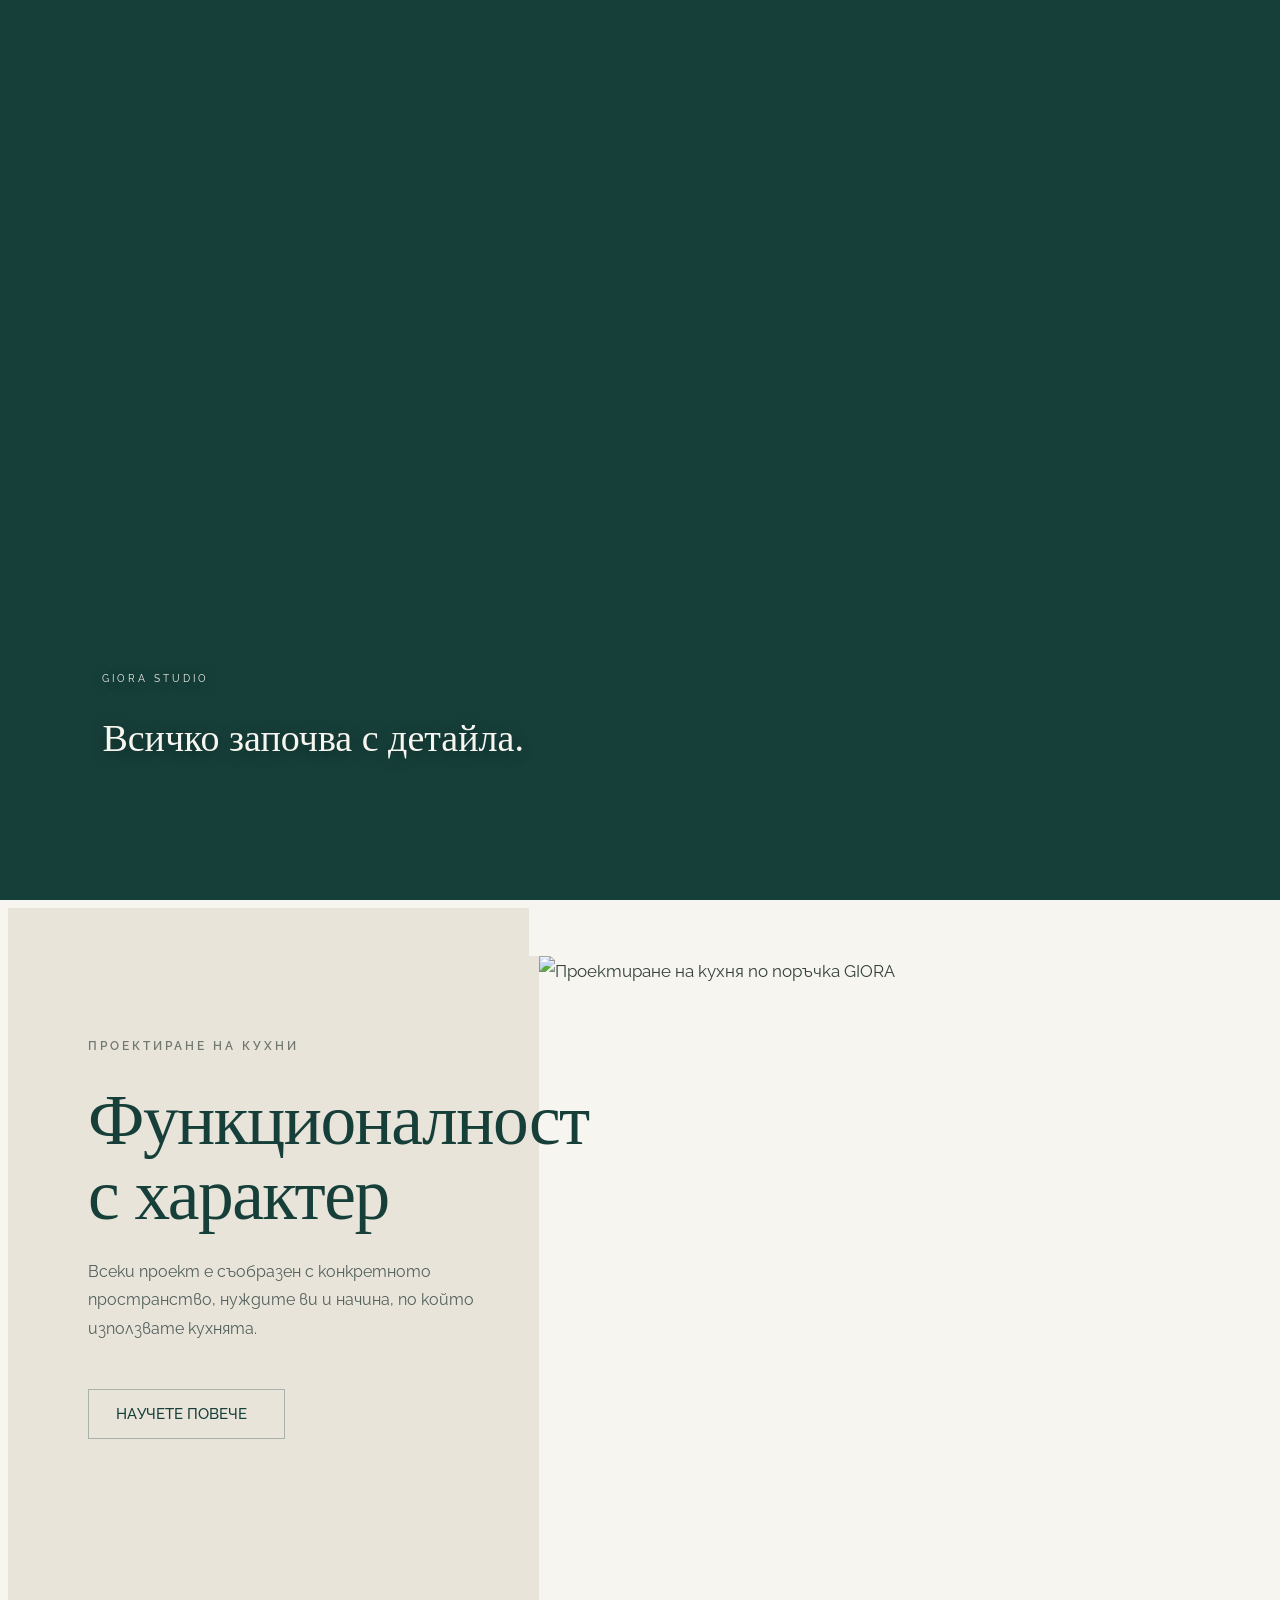
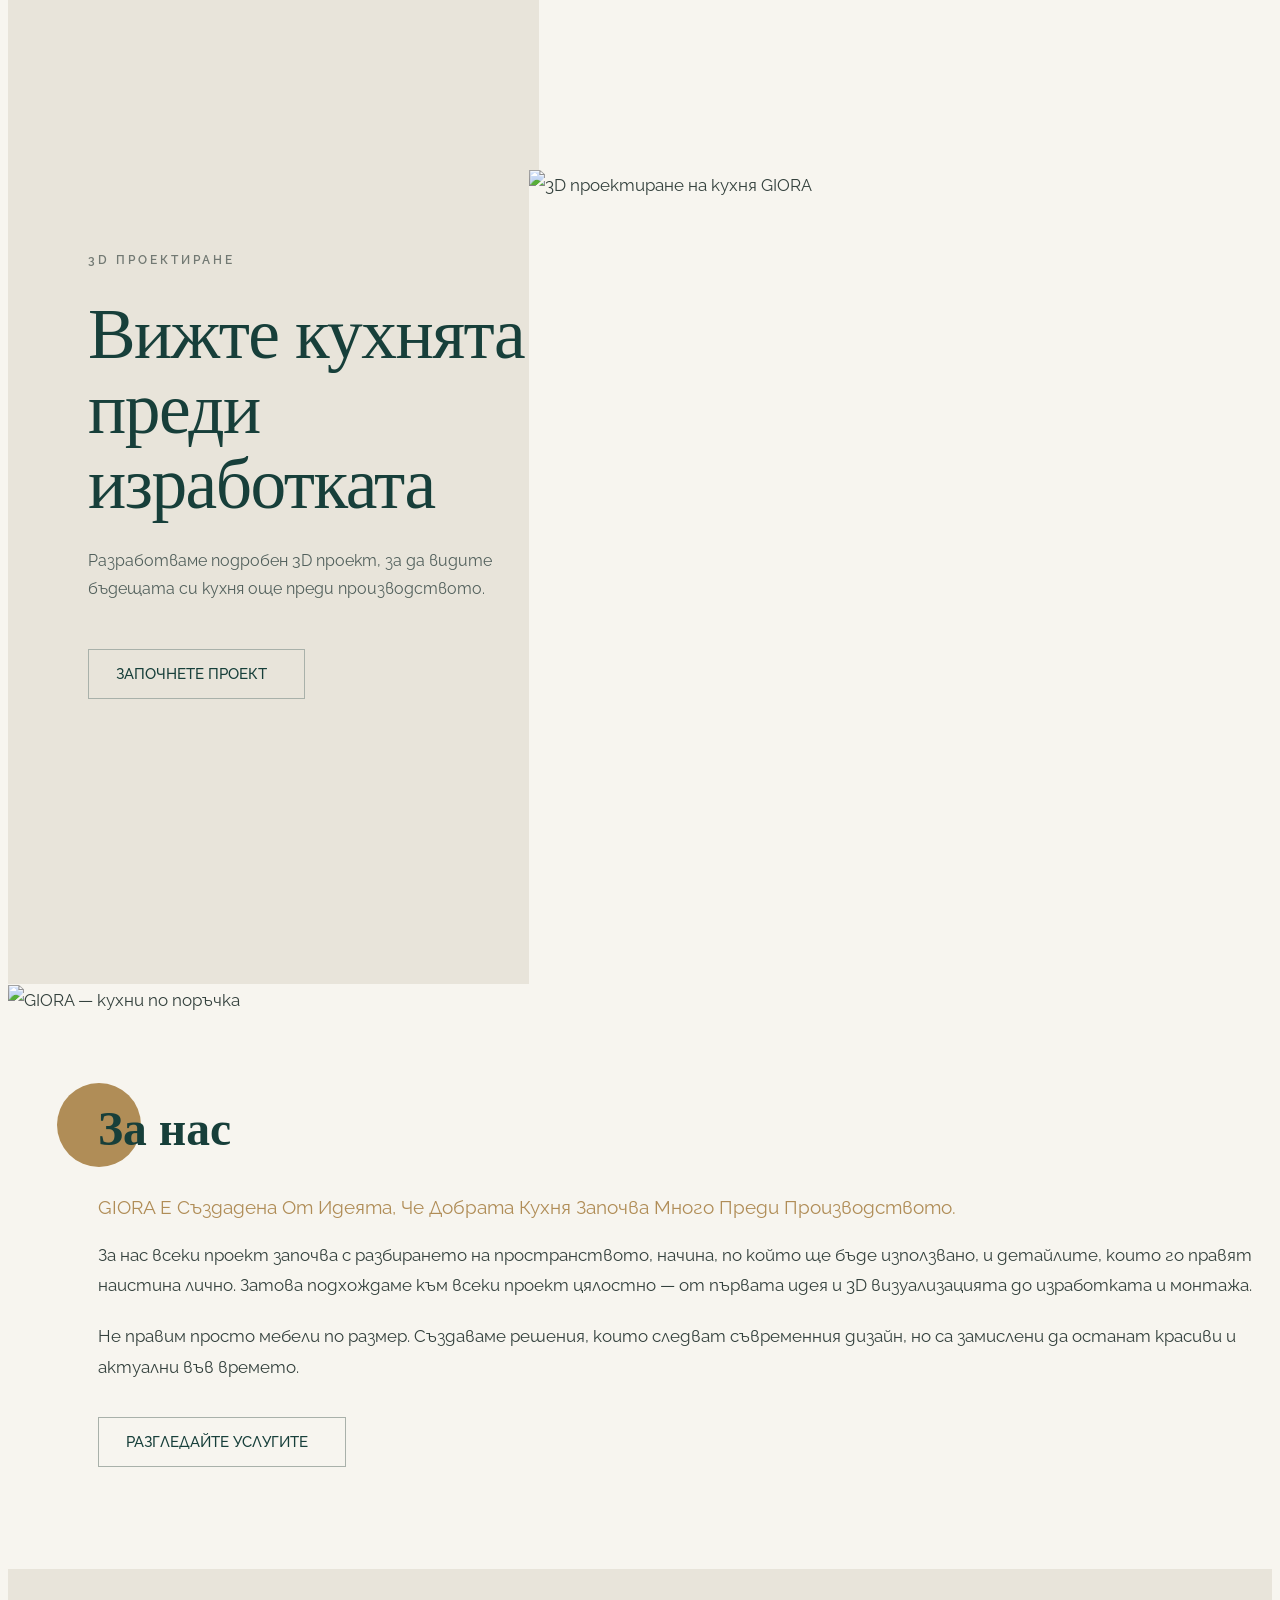
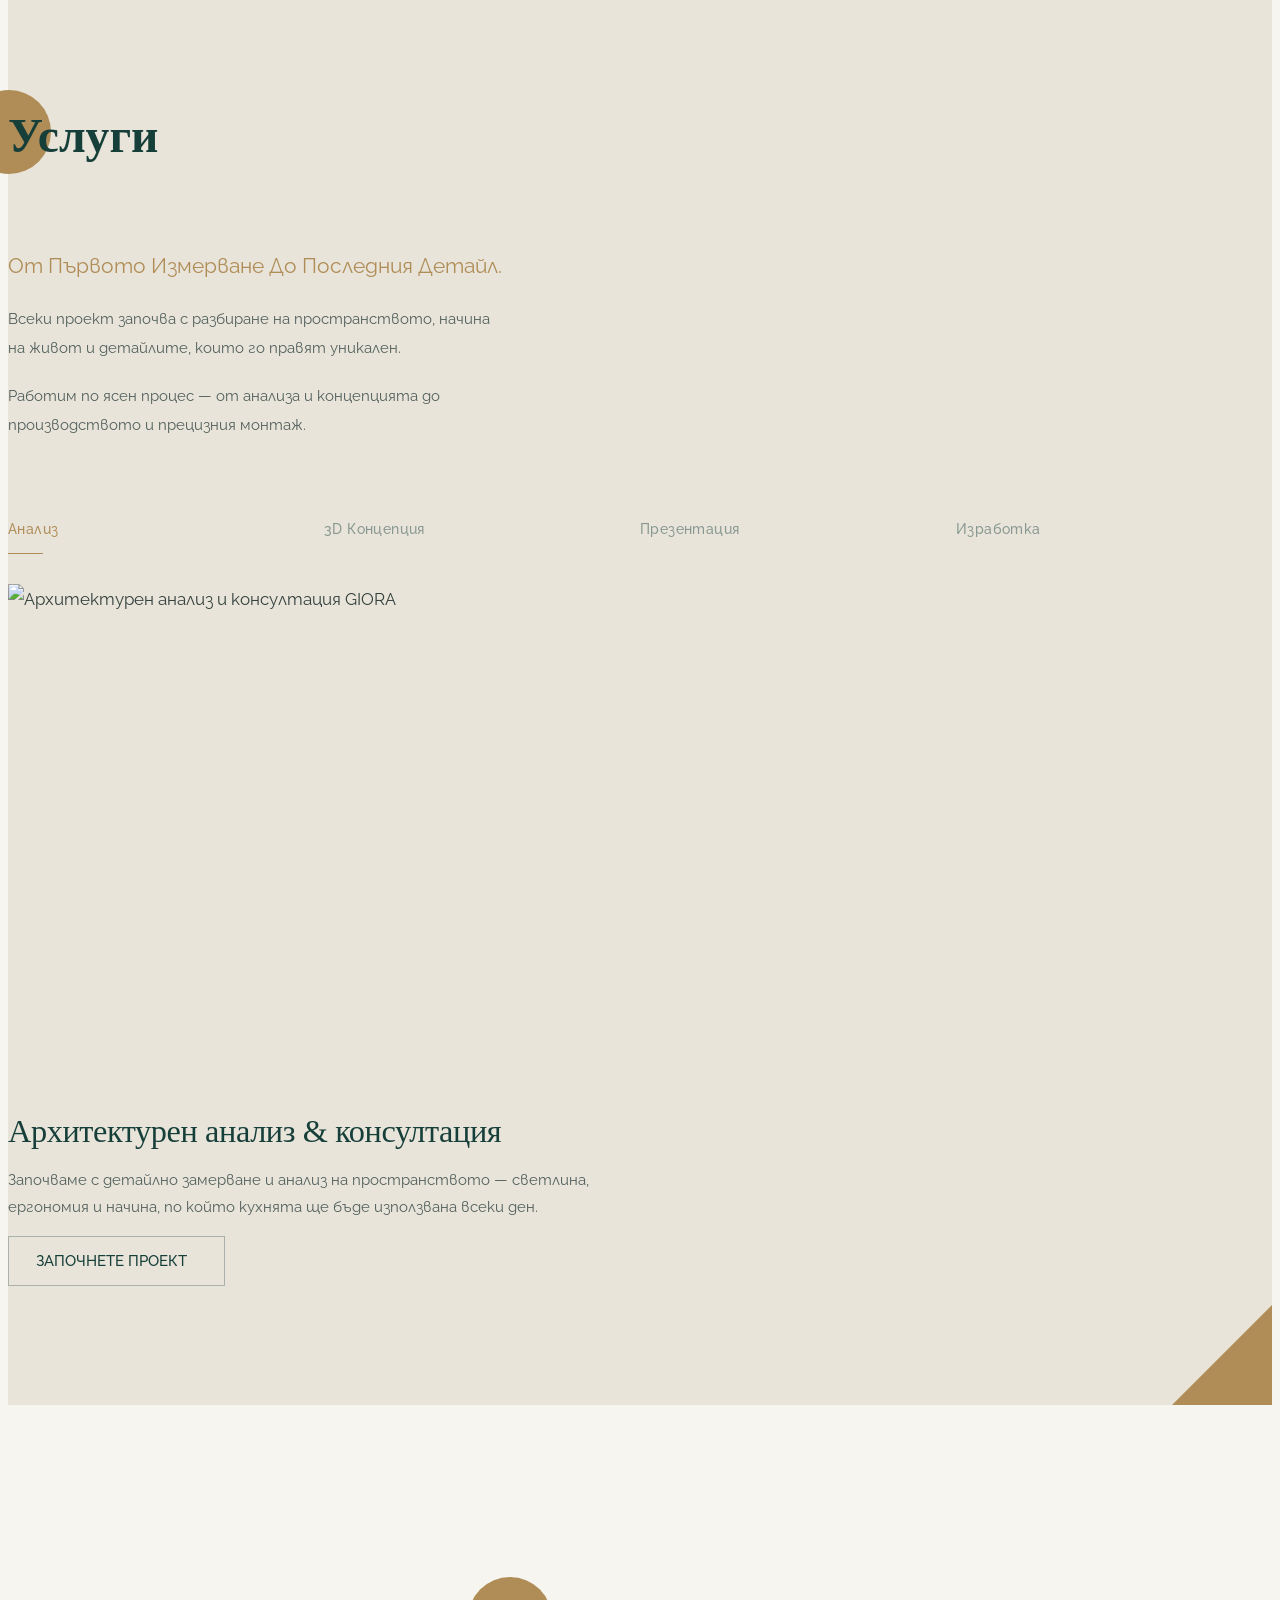
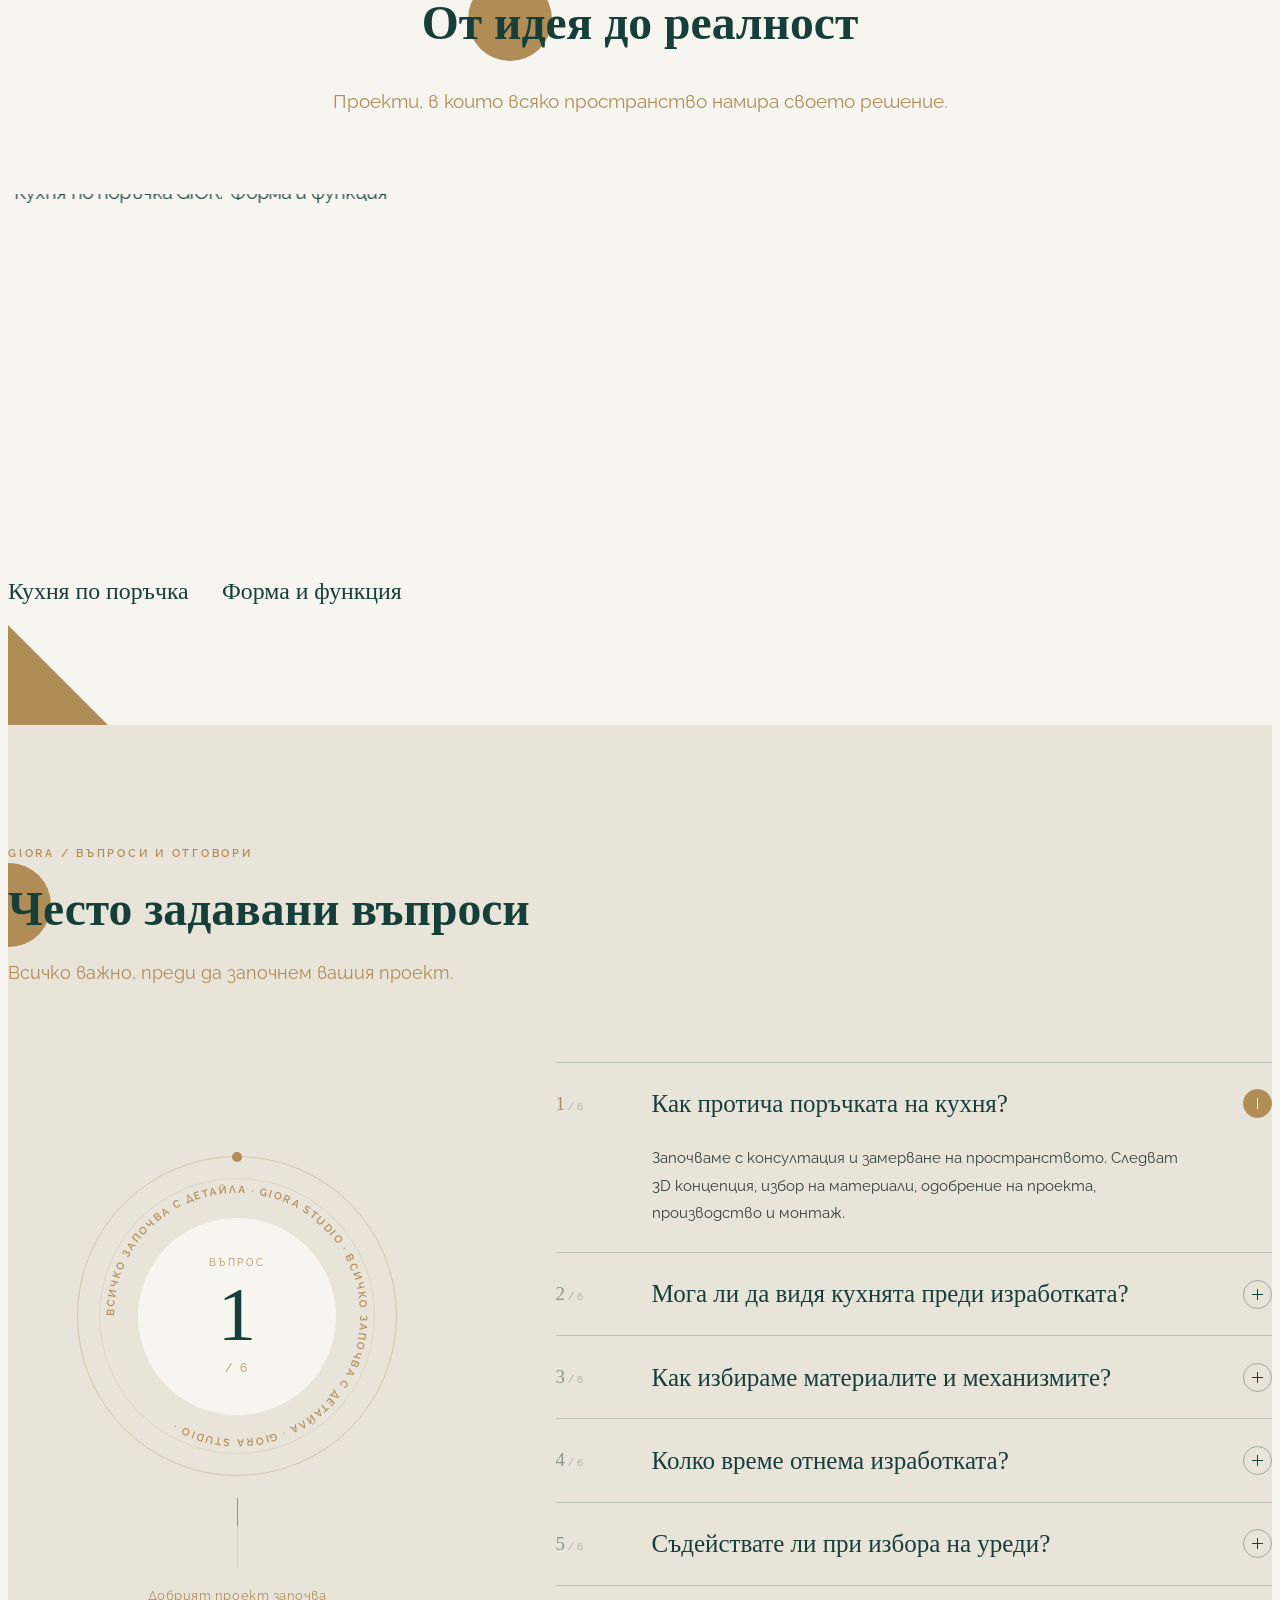
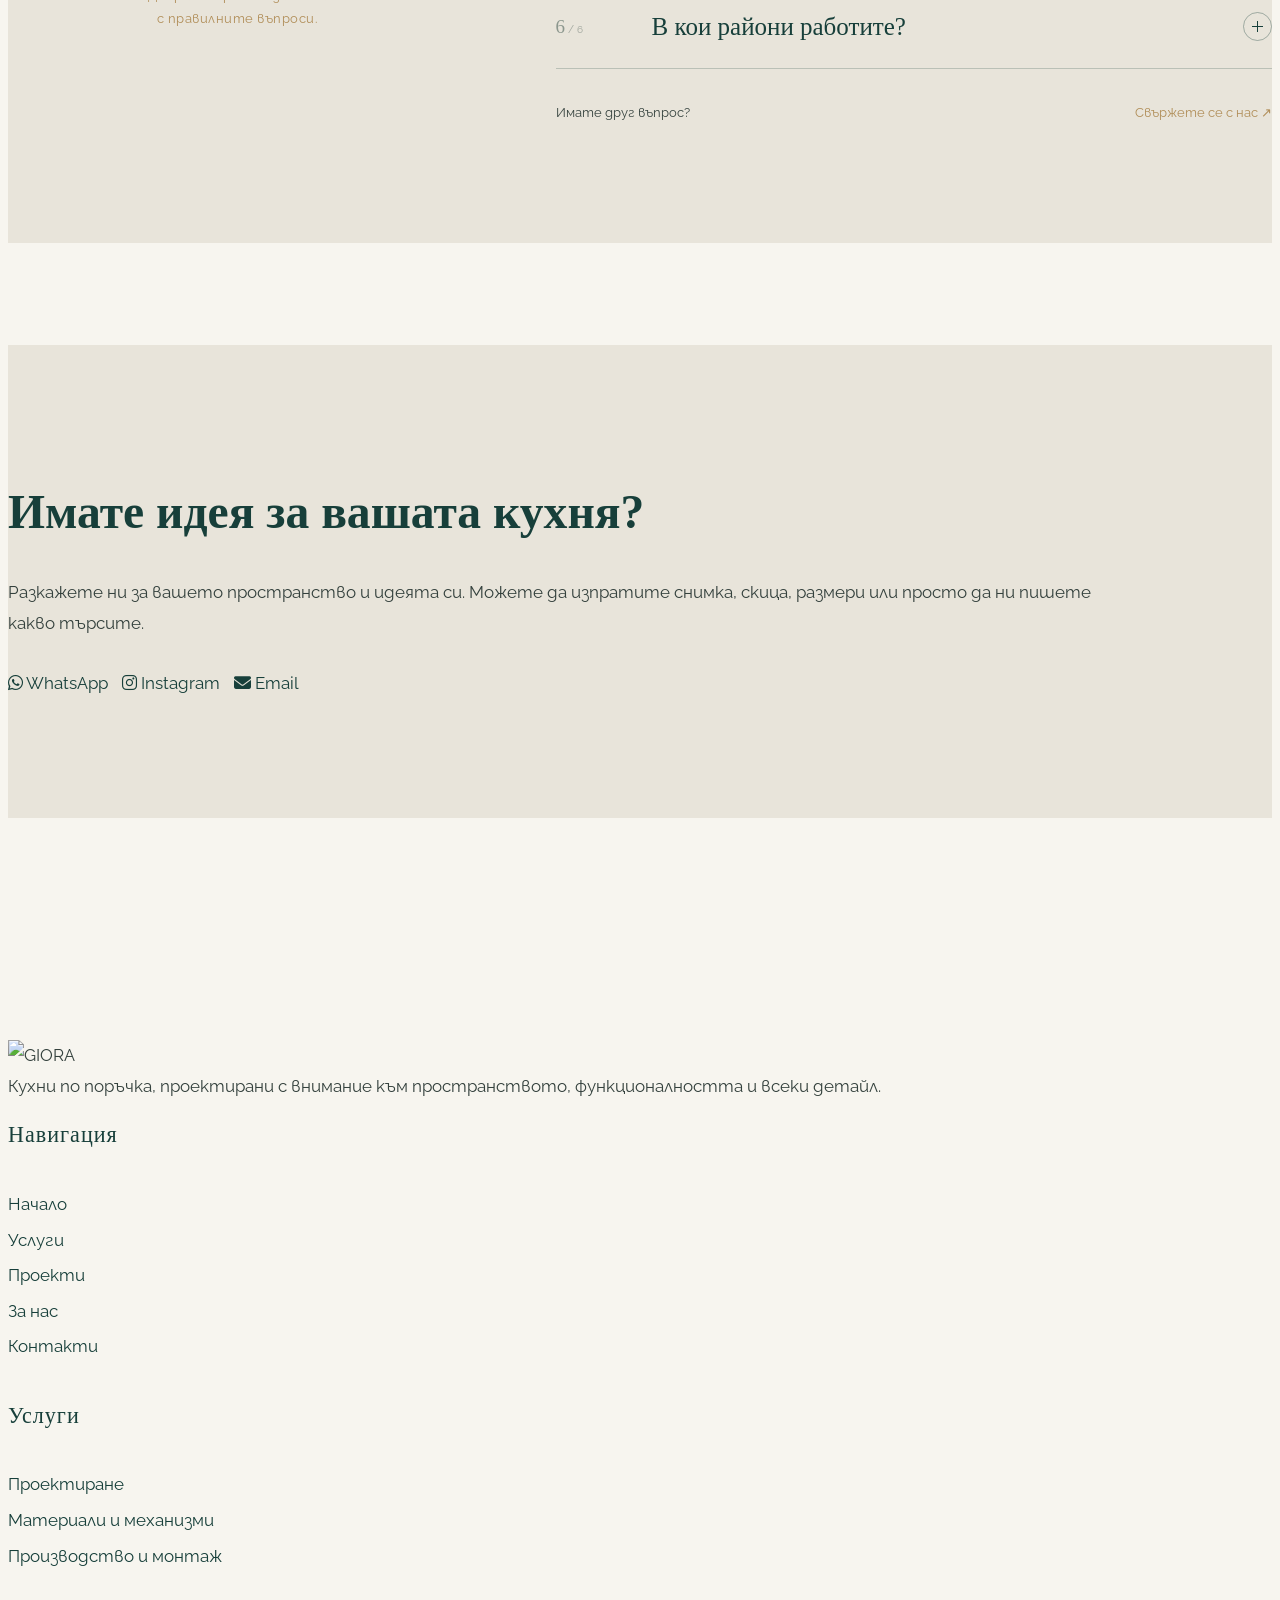
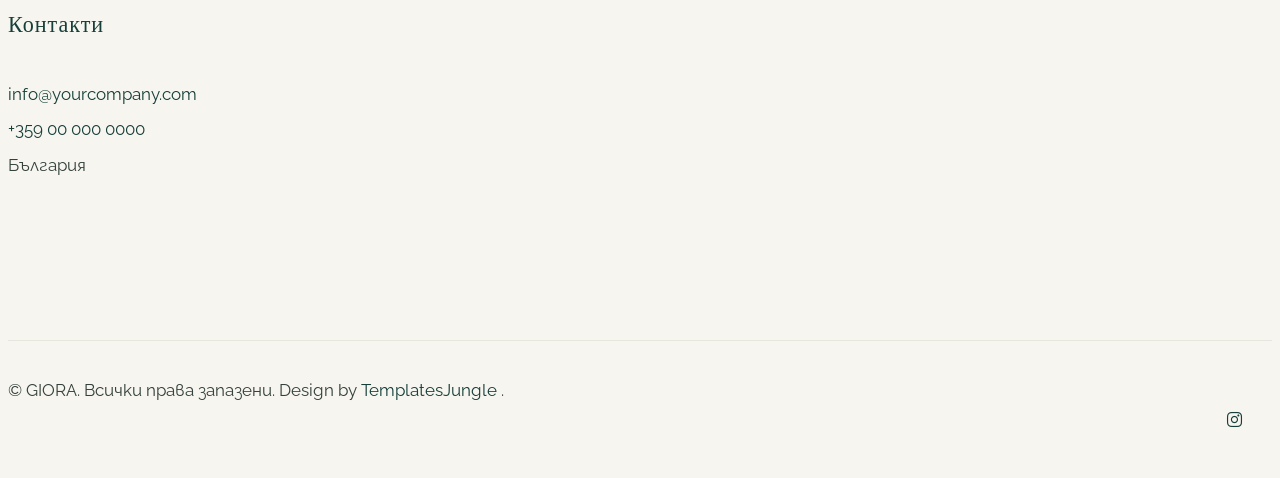
==== index.html @ 0b66518c "Add files via upload" ====
<!DOCTYPE html>
<html lang="bg">
<head>
    <title>Кухни по поръчка | GIORA</title>
    <meta charset="utf-8">
    <meta http-equiv="X-UA-Compatible" content="IE=edge">
    <meta name="viewport" content="width=device-width, initial-scale=1.0">
    <meta name="format-detection" content="telephone=no">
    <meta name="apple-mobile-web-app-capable" content="yes">
    <meta name="author" content="">
    <meta name="keywords" content="кухни по поръчка, кухни Пловдив, проектиране на кухни, производство на кухни, монтаж на кухни, 3D проектиране">
    <meta name="description" content="GIORA — кухни по поръчка с индивидуално проектиране, 3D визуализация, производство и монтаж.">

    <link rel="stylesheet" type="text/css" href="css/normalize.css">
    <link rel="stylesheet" type="text/css" href="fonts/icomoon/icomoon.css">
    <link rel="stylesheet" type="text/css" href="css/vendor.css">
    <link rel="stylesheet" type="text/css" href="style.css">

    <link rel="preconnect" href="https://fonts.googleapis.com">
    <link rel="preconnect" href="https://fonts.gstatic.com" crossorigin>
    <link href="https://fonts.googleapis.com/css2?family=Raleway:ital,wght@0,100..900;1,100..900&display=swap" rel="stylesheet">

    <link rel="stylesheet"
          href="https://cdnjs.cloudflare.com/ajax/libs/font-awesome/6.5.2/css/all.min.css">

    <script src="js/modernizr.js"></script>

</head>

<body class="bg-body">

<div class="preloader">
    <div class="loader">
        <div class="dot"></div>
        <div class="dot"></div>
        <div class="dot"></div>
    </div>
</div>

<!-- GIORA INTRO -->
<div id="gioraIntro" class="giora-intro">
  <div class="giora-intro-scene">
    <div class="giora-intro-image-stage" id="gioraImageStage">
      <img class="giora-intro-background" src="images/giora-intro.png" alt="GIORA кухня">
      <img class="giora-intro-open-overlay" src="images/giora-intro-open-overlay.png" alt="" aria-hidden="true">
      





<button
    id="gioraDoorTrigger"
    class="giora-intro-logo-trigger"
    type="button"
    aria-label="Влезте в сайта GIORA">
</button>




    </div>
    <div class="giora-intro-brand">GIORA<span>КУХНИ ПО ПОРЪЧКА</span></div>
    <div class="giora-intro-caption"><span>GIORA STUDIO</span><p>Всичко започва с детайла.</p></div>
    <button id="gioraSkip" class="giora-skip" type="button">Пропусни <span>→</span></button>

  </div>
</div>
<!-- END GIORA INTRO -->



<header id="header">
    <div class="header-wrap">
        <div class="container">
            <div class="row">

                <div class="col-md-2 col-xs-6">
                    <div class="main-logo">
                        <a href="index.html">
                            <img src="images/main-logo.png" alt="GIORA">
                        </a>
                    </div>
                </div>

                <div class="col-md-10 col-xs-6">
                    <nav id="navbar">

                        <div class="main-menu stellarnav">

                            <ul class="menu-list">

                                <li class="menu-item active">
                                    <a href="index.html" class="active">Начало</a>
                                </li>

                                <li class="menu-item">
                                    <a href="#about" class="nav-link">За нас</a>
                                </li>

								<li class="menu-item">
                                    <a href="#services" class="nav-link">Услуги</a>
                                </li>
<!-- 
								<li class="menu-item">
                                    <a href="#subscribe" class="nav-link">Как работим</a>
                                </li>
								 -->
                                <li class="menu-item">
                                    <a href="#portfolio" class="nav-link">Проекти</a>
                                </li>


                                <li class="menu-item">
                                    <a href="#contact" class="nav-link">Контакти</a>
                                </li>

                            </ul>

                        </div>

                        <div class="hamburger">
                            <span class="bar"></span>
                            <span class="bar"></span>
                            <span class="bar"></span>
                        </div>

                    </nav>
                </div>

            </div>
        </div>
    </div>
</header>


<!-- =========================================================
     HERO / BILLBOARD
========================================================= -->

<section id="billboard">

    <div class="main-slider">


        <!-- SLIDE 1 -->

        <div class="slider-item">

            <div class="banner-content bg-accent">

                <div class="banner-element" data-aos="fade-up">

                    <span class="banner-eyebrow">
                        GIORA — КУХНИ ПО ПОРЪЧКА
                    </span>

                    <h2 class="banner-title">
                        Кухни, създадени<br>
                        за вашето пространство
                    </h2>

                    <p>
                        Индивидуално проектиране, прецизна изработка
                        и професионален монтаж — от първата идея
                        до готовата кухня.
                    </p>

                    <a href="#portfolio"
                       class="btn btn-outline-accent btn-accent-arrow text-uppercase">
                        Разгледайте проектите
                        <i class="icon icon-long-arrow-right"></i>
                    </a>

                </div>

                <div class="triangle-shape bottom-left"></div>

            </div>

            <div class="banner-holder">

                <img
                    src="images/main-banner.jpg"
                    alt="Кухня по поръчка GIORA"
                    class="banner-image">

            </div>

        </div>


        <!-- SLIDE 2 -->

        <div class="slider-item">

            <div class="banner-content bg-accent">

                <div class="banner-element">

                    <span class="banner-eyebrow">
                        ПРОЕКТИРАНЕ НА КУХНИ
                    </span>

                    <h2 class="banner-title">
                        Функционалност<br>
                        с характер
                    </h2>

                    <p>
                        Всеки проект е съобразен с конкретното
                        пространство, нуждите ви и начина,
                        по който използвате кухнята.
                    </p>

                    <a href="#services"
                       class="btn btn-outline-accent btn-accent-arrow text-uppercase">
                        Научете повече
                        <i class="icon icon-long-arrow-right"></i>
                    </a>

                </div>

                <div class="triangle-shape bottom-left"></div>

            </div>

            <div class="banner-holder">

                <img
                    src="images/main-banner1.jpg"
                    alt="Проектиране на кухня по поръчка GIORA"
                    class="banner-image">

            </div>

        </div>


        <!-- SLIDE 3 -->

        <div class="slider-item">

            <div class="banner-content bg-accent">

                <div class="banner-element">

                    <span class="banner-eyebrow">
                        3D ПРОЕКТИРАНЕ
                    </span>

                    <h2 class="banner-title">
                        Вижте кухнята<br>
                        преди изработката
                    </h2>

                    <p>
                        Разработваме подробен 3D проект,
                        за да видите бъдещата си кухня
                        още преди производството.
                    </p>

                    <a href="#contact"
                       class="btn btn-outline-accent btn-accent-arrow text-uppercase">
                        Започнете проект
                        <i class="icon icon-long-arrow-right"></i>
                    </a>

                </div>

                <div class="triangle-shape bottom-left"></div>

            </div>

            <div class="banner-holder">

                <img
                    src="images/main-banner2.jpg"
                    alt="3D проектиране на кухня GIORA"
                    class="banner-image">

            </div>

        </div>

    </div>

</section>


<button id="scrollToTopBtn">
    <span>Top</span>
</button>


<!-- =========================================================
     BRAND COLLECTION
========================================================= -->

<!--
<section id="brand-collection" class="padding-medium">
    <div class="container">
        <div class="row">
            <div class="brand-content">

                <span>ИНДИВИДУАЛНО ПРОЕКТИРАНЕ</span>
                <span>КАЧЕСТВЕНИ МАТЕРИАЛИ</span>
                <span>ПРЕЦИЗНА ИЗРАБОТКА</span>
                <span>ПРОФЕСИОНАЛЕН МОНТАЖ</span>

            </div>
        </div>
    </div>
</section>
-->


<!-- =========================================================
     ABOUT
========================================================= -->

<section id="about">

    <div class="container">

        <div class="row">

            <div class="col-md-6">

                <figure class="person-thumb" data-aos="fade-right">

                    <img
                        src="images/section-image.png"
                        alt="GIORA — кухни по поръчка"
                        class="single-image">

                </figure>

            </div>


            <div class="col-md-6">

                <div class="detail-entry" data-aos="fade-left">

                    <div class="section-header pattern">

                        <h2 class="section-title">
                            За нас
                        </h2>

                    </div>


                    <div class="detail-wrap">

                        <h4 class="sub-title">
                            GIORA е създадена от идеята, че добрата кухня започва много преди производството.
                        </h4>

                        <p>
                            За нас всеки проект започва с разбирането на пространството, начина, по който ще бъде използвано, и детайлите, които го правят наистина лично.
                            Затова подхождаме към всеки проект цялостно — от първата идея и 3D визуализацията до изработката и монтажа.

                        </p>

                        <p>
                         Не правим просто мебели по размер. Създаваме решения, които следват съвременния дизайн, 
                         но са замислени да останат красиви и актуални във времето.


                        </p>

                        <a href="#services"
                           class="btn btn-outline-accent btn-accent-arrow text-uppercase">

                            Разгледайте услугите

                            <i class="icon icon-ns-arrow-right"></i>

                        </a>

                    </div>

                </div>

            </div>

        </div>

    </div>

</section>


<!-- =========================================================
     SERVICES
========================================================= -->

<section id="services" class="bg-accent padding-large margin-large">


<div class="container">

    <div class="row">


        <!-- SERVICES HEADER / INTRO -->

        <div class="col-md-5" data-aos="fade-right">

            <div class="section-header pattern">

                <h2 class="section-title">
                    Услуги
                </h2>

            </div>


            <div class="detail-wrap">

                <h4 class="sub-title">
                    От първото измерване до последния детайл.
                </h4>

                <p>
                    Всеки проект започва с разбиране на пространството,
                    начина на живот и детайлите, които го правят уникален.
                </p>

                <p>
                    Работим по ясен процес — от анализа и концепцията
                    до производството и прецизния монтаж.
                </p>

            </div>

        </div>


        <!-- SERVICES -->

        <div class="col-md-7" data-aos="fade-left">

            <ul class="tabs">

                <li data-tab-target="#analysis" class="active tab">
                    Анализ
                </li>

                <li data-tab-target="#concept" class="tab">
                    3D Концепция
                </li>

                <li data-tab-target="#presentation" class="tab">
                    Презентация
                </li>

                <li data-tab-target="#production" class="tab">
                    Изработка
                </li>

            </ul>


            <div class="tab-content">


                <!-- 01 ANALYSIS -->

                <div id="analysis" data-tab-content class="tab-item active">

                    <img
                        src="images/kitchen.jpg"
                        alt="Архитектурен анализ и консултация GIORA"
                        class="vertical-image">

                    <div class="service-info">

                        <h3>
                            Архитектурен анализ & консултация
                        </h3>

                        <p>
                            Започваме с детайлно замерване и анализ
                            на пространството — светлина, ергономия
                            и начина, по който кухнята ще бъде
                            използвана всеки ден.
                        </p>

                        <a href="#contact"
                           class="btn btn-outline-accent btn-accent-arrow text-uppercase">

                            Започнете проект

                            <i class="icon icon-ns-arrow-right"></i>

                        </a>

                    </div>

                </div>


                <!-- 02 CONCEPT -->

                <div id="concept" data-tab-content class="tab-item">

                    <img
                        src="images/wardrobe.jpg"
                        alt="3D концепция и визуализация на кухня GIORA"
                        class="vertical-image">

                    <div class="service-info">

                        <h3>
                            3D концепция & визуализация
                        </h3>

                        <p>
                            Създаваме цялостна 3D концепция и
                            фотореалистична визуализация, за да видите
                            бъдещата кухня, нейните пропорции, разпределение,  
                            материали и осветление още преди
                            производството.
                        </p>

                        <a href="#contact"
                           class="btn btn-outline-accent btn-accent-arrow text-uppercase">

                            Обсъдете проекта

                            <i class="icon icon-ns-arrow-right"></i>

                        </a>

                    </div>

                </div>


                <!-- 03 PRESENTATION -->

                <div id="presentation" data-tab-content class="tab-item">

                    <img
                        src="images/living-room.jpg"
                        alt="GIORA Presentation Box"
                        class="vertical-image">

                    <div class="service-info">

                        <h3>
                            GIORA Presentation Box
                        </h3>

                        <p>
                            Финалният проект включва 3D кадри и реални мостри
                            на избраните материали. Защото един
                            материал трябва не само да се види,
                            а и да се усети.
                        </p>

                        <a href="#contact"
                           class="btn btn-outline-accent btn-accent-arrow text-uppercase">

                            Обсъдете проекта

                            <i class="icon icon-ns-arrow-right"></i>

                        </a>

                    </div>

                </div>


                <!-- 04 PRODUCTION -->

                <div id="production" data-tab-content class="tab-item">

                    <img
                        src="images/manufacture.jpg"
                        alt="Производство и монтаж на кухня GIORA"
                        class="vertical-image">

                    <div class="service-info">

                        <h3>
                            Производство & монтаж
                        </h3>

                        <p>
                            След одобрение на проекта преминаваме
                            към прецизна изработка с подбрани материали
                            и висок клас механизми, последвана от
                            професионален монтаж и финална настройка.
                        </p>

                        <a href="#contact"
                           class="btn btn-outline-accent btn-accent-arrow text-uppercase">

                            Започнете проект

                            <i class="icon icon-ns-arrow-right"></i>

                        </a>

                    </div>

                </div>

            </div>

        </div>


        <div class="triangle-shape bottom-right"></div>

    </div>

</div>


</section>



<!-- =========================================================
     PORTFOLIO
========================================================= -->

<section id="portfolio" class="padding-medium">

    <div class="container">

        <div class="row">

            <div class="col-md-12">

                <div class="section-header align-center pattern center-align">

                    <h2 class="section-title">
                        От идея до реалност
                    </h2>

                    <h4 class="sub-title">
                        Проекти, в които всяко пространство намира своето решение.
                    </h4>

                </div>

            </div>

        </div>

    </div>


    <div class="portfolio-content">

        <div class="container">

            <div class="row d-flex flex-wrap">


                <!-- PROJECT 01 -->

                <div class="col-md-6 col-sm-6">

                    <div class="portfolio-item">

                        <a href="images/room-item1.jpg"
                           class="image-hvr-effect image-link">

                            <img
                                src="images/room-item1.jpg"
                                alt="Кухня по поръчка GIORA"
                                class="portfolio-image">

                        </a>

                        <h3 class="item-title">

                            <a href="#">
                                Кухня по поръчка
                            </a>

                        </h3>

                    </div>

                </div>


                <!-- PROJECT 02 -->

                <div class="col-md-6 col-sm-6">

                    <div class="portfolio-item align-style">

                        <a href="images/room-item2.jpg"
                           class="image-hvr-effect image-link">

                            <img
                                src="images/room-item2.jpg"
                                alt="Форма и функция"
                                class="portfolio-image">

                        </a>

                        <h3 class="item-title">

                            <a href="#">
                                Форма и функция
                            </a>

                        </h3>

                    </div>

                </div>


            </div>

        </div>

    </div>


    <div class="triangle-shape bottom-left"></div>

</section>


<!-- =========================================================
     GIORA — INTERACTIVE FAQ
========================================================= -->
<section id="faq" class="giora-faq padding-large bg-accent" aria-labelledby="gioraFaqTitle">
  <div class="container">
    <div class="giora-faq-heading section-header pattern">
      <span class="giora-faq-eyebrow">GIORA / ВЪПРОСИ И ОТГОВОРИ</span>
      <h2 id="gioraFaqTitle" class="section-title">Често задавани въпроси</h2>
      <p class="giora-faq-intro">Всичко важно, преди да започнем вашия проект.</p>
    </div>
    <div class="giora-faq-layout">
      <div class="giora-faq-art" aria-hidden="true">
        <div class="giora-faq-orbit" id="gioraFaqOrbit">
          <svg class="giora-faq-orbit-lettering" viewBox="0 0 320 320" role="presentation">
            <defs><path id="gioraFaqCircle" d="M160,160 m-124,0 a124,124 0 1,1 248,0 a124,124 0 1,1 -248,0" /></defs>
            <text><textPath href="#gioraFaqCircle">ВСИЧКО ЗАПОЧВА С ДЕТАЙЛА · GIORA STUDIO · ВСИЧКО ЗАПОЧВА С ДЕТАЙЛА · GIORA STUDIO · </textPath></text>
          </svg>
          <div class="giora-faq-orbit-core"><span class="giora-faq-orbit-label">ВЪПРОС</span><strong id="gioraFaqCurrent">1</strong><span class="giora-faq-orbit-total">/ 6</span></div>
        </div>
        <div class="giora-faq-art-line"><span></span></div>
        <p class="giora-faq-art-caption">Добрият проект започва<br>с правилните въпроси.</p>
      </div>
      <div class="giora-faq-list">
        <details class="giora-faq-item" data-faq-index="1" open>
          <summary><span class="giora-faq-number">1<small> / 6</small></span><span class="giora-faq-question">Как протича поръчката на кухня?</span><span class="giora-faq-toggle" aria-hidden="true"></span></summary>
          <div class="giora-faq-answer"><p>Започваме с консултация и замерване на пространството. Следват 3D концепция, избор на материали, одобрение на проекта, производство и монтаж.</p></div>
        </details>
        <details class="giora-faq-item" data-faq-index="2">
          <summary><span class="giora-faq-number">2<small> / 6</small></span><span class="giora-faq-question">Мога ли да видя кухнята преди изработката?</span><span class="giora-faq-toggle" aria-hidden="true"></span></summary>
          <div class="giora-faq-answer"><p>Да. Подготвяме 3D концепция и фотореалистични визуализации, за да видите разпределението, пропорциите и материалите преди производството.</p></div>
        </details>
        <details class="giora-faq-item" data-faq-index="3">
          <summary><span class="giora-faq-number">3<small> / 6</small></span><span class="giora-faq-question">Как избираме материалите и механизмите?</span><span class="giora-faq-toggle" aria-hidden="true"></span></summary>
          <div class="giora-faq-answer"><p>Представяме подбрани мостри на материали и обсъждаме подходящите плотове, обков и механизми според стила, начина на използване и бюджета на проекта.</p></div>
        </details>
        <details class="giora-faq-item" data-faq-index="4">
          <summary><span class="giora-faq-number">4<small> / 6</small></span><span class="giora-faq-question">Колко време отнема изработката?</span><span class="giora-faq-toggle" aria-hidden="true"></span></summary>
          <div class="giora-faq-answer"><p>Срокът зависи от размера и сложността на кухнята, както и от избраните материали и механизми. Уточняваме конкретния график преди започване на производството.</p></div>
        </details>
        <details class="giora-faq-item" data-faq-index="5">
          <summary><span class="giora-faq-number">5<small> / 6</small></span><span class="giora-faq-question">Съдействате ли при избора на уреди?</span><span class="giora-faq-toggle" aria-hidden="true"></span></summary>
          <div class="giora-faq-answer"><p>Да. Съобразяваме проекта с уредите и съдействаме при избора на мивка, смесител, осветление и други важни елементи.</p></div>
        </details>
        <details class="giora-faq-item" data-faq-index="6">
          <summary><span class="giora-faq-number">6<small> / 6</small></span><span class="giora-faq-question">В кои райони работите?</span><span class="giora-faq-toggle" aria-hidden="true"></span></summary>
          <div class="giora-faq-answer"><p>Работим по проекти в Пловдив, София, Панагюрище и региона. За конкретно местоположение и условия можете да се свържете с нас.</p></div>
        </details>
        <a href="#contact" class="giora-faq-contact">Имате друг въпрос? <span>Свържете се с нас <span aria-hidden="true">↗</span></span></a>
      </div>
    </div>
  </div>
</section>

<!-- =========================================================
     CONTACT
========================================================= -->

<section id="contact" class="bg-accent padding-large margin-large">

    <div class="container">

        <div class="row">


            <div class="col-md-7">

                <div class="section-header">

                    <h2 class="section-title">
                        Имате идея за вашата кухня?
                    </h2>

                    <p>
                        Разкажете ни за вашето пространство и идеята си.
                        Можете да изпратите снимка, скица, размери или
                        просто да ни пишете какво търсите.
                    </p>

                </div>

            </div>


            <div class="col-md-5">

                <div class="contact-buttons">

                    <a href="https://wa.me/359XXXXXXXXX"
                       target="_blank"
                       rel="noopener"
                       class="whatsapp-btn">

                        <i class="fa-brands fa-whatsapp"></i>

                        <span>
                            WhatsApp
                        </span>

                    </a>


                    <a href="https://www.instagram.com/ТВОЯТ_ПРОФИЛ/"
                       target="_blank"
                       rel="noopener"
                       class="instagram-btn">

                        <i class="fa-brands fa-instagram"></i>

                        <span>
                            Instagram
                        </span>

                    </a>


                    <a href="mailto:info@yourcompany.com"
                       class="email-btn">

                        <i class="fa-solid fa-envelope"></i>

                        <span>
                            Email
                        </span>

                    </a>

                </div>

            </div>


        </div>

    </div>

</section>


<!-- =========================================================
     FOOTER
========================================================= -->

<footer id="footer" class="padding-large" data-aos="fade-up">

    <div class="container">

        <div class="row">


            <!-- BRAND -->

            <div class="col-md-4 col-sm-6">

                <div class="company-brand">

                    <img
                        src="images/main-logo.png"
                        alt="GIORA"
                        class="footer-logo">

                    <p>
                        Кухни по поръчка, проектирани с внимание
                        към пространството, функционалността
                        и всеки детайл.
                    </p>

                </div>

            </div>


            <!-- NAVIGATION -->

            <div class="col-md-2 col-sm-6">

                <h5>
                    Навигация
                </h5>

                <ul class="menu-list">

                    <li class="menu-item">
                        <a href="#billboard">
                            Начало
                        </a>
                    </li>

                    <li class="menu-item">
                        <a href="#services">
                            Услуги
                        </a>
                    </li>

                    <li class="menu-item">
                        <a href="#portfolio">
                            Проекти
                        </a>
                    </li>

                    <li class="menu-item">
                        <a href="#about">
                            За нас
                        </a>
                    </li>

                    <li class="menu-item">
                        <a href="#contact">
                            Контакти
                        </a>
                    </li>

                </ul>

            </div>


            <!-- SERVICES -->

            <div class="col-md-3 col-sm-6">

                <h5>
                    Услуги
                </h5>

                <ul class="menu-list">

                    <li class="menu-item">
                        <a href="#services">
                            Проектиране
                        </a>
                    </li>

                    <li class="menu-item">
                        <a href="#services">
                            Материали и механизми
                        </a>
                    </li>

                    <li class="menu-item">
                        <a href="#services">
                            Производство и монтаж
                        </a>
                    </li>

                </ul>

            </div>


            <!-- CONTACT -->

            <div class="col-md-3 col-sm-6">

                <h5>
                    Контакти
                </h5>

                <ul class="footer-contact-list">

                    <li>
                        <a href="mailto:info@yourcompany.com">
                            info@yourcompany.com
                        </a>
                    </li>

                    <li>
                        <a href="tel:+359000000000">
                            +359 00 000 0000
                        </a>
                    </li>

                    <li>
                        България
                    </li>

                </ul>

            </div>


        </div>

    </div>

</footer>


<!-- =========================================================
     FOOTER BOTTOM
========================================================= -->

<div id="footer-bottom" class="padding-small">

    <div class="container">

        <div class="row">


            <div class="col-md-6">

                <div class="copyright">

                    <p>
                        © GIORA. Всички права запазени.
                        Design by

                        <a href="https://templatesjungle.com/"
                           target="_blank"
                           rel="noopener noreferrer">

                            TemplatesJungle

                        </a>.

                    </p>

                </div>

            </div>


            <div class="col-md-6">

                <div class="social-links">

                    <ul>

                        <li>

                            <a href="https://www.instagram.com/ТВОЯТ_ПРОФИЛ/"
                               target="_blank"
                               rel="noopener noreferrer"
                               aria-label="Instagram">

                                <i class="fa-brands fa-instagram"></i>

                            </a>

                        </li>

                    </ul>

                </div>

            </div>


        </div>

    </div>

</div>


<script src="js/jquery-1.11.0.min.js"></script>
<script src="js/plugins.js"></script>
<script src="js/slideNav.min.js"></script>
<script src="js/script.js"></script>
<!-- Intro is handled by the inline script below. -->


<script>
document.addEventListener('DOMContentLoaded', function () {

    const intro = document.getElementById('gioraIntro');
    const door = document.getElementById('gioraDoorTrigger');
    const skip = document.getElementById('gioraSkip');

    // TEST MODE: показва интрото при всяко презареждане
    const INTRO_TEST_MODE = true;

    const introSeen = localStorage.getItem('gioraIntroSeen');

    if (!intro) return;

    // Ако вече е гледано и не сме в тестов режим
    if (!INTRO_TEST_MODE && introSeen) {
        intro.hidden = true;
        return;
    }

    // Показваме интрото
    intro.hidden = false;
    document.body.classList.add('no-scroll');

    let introClosed = false;

    function closeIntro() {
        if (introClosed) return;
        introClosed = true;

        intro.classList.add('is-leaving');

        if (!INTRO_TEST_MODE) {
            localStorage.setItem('gioraIntroSeen', 'true');
        }

        setTimeout(function () {
            intro.hidden = true;
            document.body.classList.remove('no-scroll');
        }, 850);
    }

    // Отваряне на вратата
    if (door) door.addEventListener('click', function () {
        if (introClosed) return;

        door.classList.add('is-open');

        setTimeout(closeIntro, 1500);
    });

    // Пропускане на интрото
    if (skip) skip.addEventListener('click', closeIntro);

});
</script>


<script>
/* GIORA FAQ — synchronized dial and accordion */
document.addEventListener('DOMContentLoaded', function () {
  const section = document.getElementById('faq');
  if (!section) return;
  const entries = Array.from(section.querySelectorAll('.giora-faq-item'));
  const orbit = document.getElementById('gioraFaqOrbit');
  const current = document.getElementById('gioraFaqCurrent');
  entries.forEach(function (entry, index) {
    entry.addEventListener('toggle', function () {
      if (!entry.open) return;
      entries.forEach(function (other) { if (other !== entry) other.open = false; });
      if (current) current.textContent = String(index + 1).padStart(2, '');
      if (orbit) orbit.style.setProperty('--faq-rotation', (index * 60) + 'deg');
    });
  });
});
</script>

</body>
</html>
---- style.css ----
/*
Theme Name: Interiors
Theme URI: https://templatesjungle.com/
Author: TemplatesJungle
Author URI: https://templatesJungle.com/
Description: Interiors is specially designed product packaged for Interior designer website.
Version: 1.1
*/

/*--------------------------------------------------------------
This is main CSS file that contains custom style rules used in this template
--------------------------------------------------------------*/

/*------------------------------------*\
    Table of contents
\*------------------------------------*/

/*------------------------------------------------

CSS STRUCTURE:

1. VARIABLES

2. GENERAL TYPOGRAPHY
  2.1 General Styles
  2.2 Floating & Alignment
  2.3 Forms
  2.4 Lists
  2.5 Code
  2.6 Tables
  2.7 Spacing
  2.8 Utilities
  2.9 Misc
  2.10 Buttons
    - Button Sizes
    - Button Shapes
    - Button Color Scheme
    - Button Aligns
  2.11 Images
    - Image Hover Effects
  2.12 Section
    - Hero Section
    - Section Title
    - Section Paddings
    - Section Margins
    - Section Bg Colors
    - Content colors


3. EXTENDED TYPOGRAPHY
  3.1 Blockquote / Pullquote
  3.2 Dropcap
  3.3 Text Highlights

4. CONTENT ELEMENTS
  4.1 Tabs
  4.2 Accordions
  4.3 Member Grid
  4.4 Product Grid

5. BLOG STYLES
  5.1 Blog Single Post
  5.2 About Author
  5.3 Comments List
  5.4 Comments Form

6. Grid Layout

6. SITE STRUCTURE
  6.1 Preloader
  6.2 Header
    - Logo
    - Header Menu
    - Nav Sidebar
  6.3 Billboard
  6.4 About Me Section
  6.5 Portfolio Section
  6.6 Quotation Section
  6.7 Achievement Section
  6.8 Post Grid Section
  6.9 Testimonials Section
  6.10 Footer
    - Footer Top
    - Footer Bottom
  

7. THIRD PARTY COMPONENTS
  7.1 parallax section
  7.2 Blog Page
  7.3 Page Navigation



/*--------------------------------------------------------------
/** 1. VARIABLES
--------------------------------------------------------------*/
:root {
    /* widths for rows and containers
     */
    --header-height       : 160px;
    --header-height-min   : 80px;
}
/* on mobile devices below 600px
 */
@media screen and (max-width: 600px) {
    :root {
        --header-height : 100px;
        --header-height-min   : 80px;
    }
}
/* Theme Colors */
:root {
    --accent-color: #173F3A;
    --secondary-color: #B08D57;
    --dark-color: #173F3A;
    --body-text-color: #34413D;
    --background-color: #E8E4DA;
    --light-accent-color: #A9B1AA;
    --light-background-color: #F7F5EF;
}
/* Fonts */
:root {
    --body-font           : "Raleway", sans-serif;
    --heading-font        : "Playfair Display", Georgia, serif;
}


/*----------------------------------------------*/
/* 2 GENERAL TYPOGRAPHY */
/*----------------------------------------------*/

/* 2.1 General Styles
/*----------------------------------------------*/
*, *::before, *::after {
  -webkit-box-sizing: border-box;
  -moz-box-sizing: border-box;
  box-sizing: border-box;
}
html {
  box-sizing: border-box;
}
body {
    font-family: var(--body-font);
    font-size: 17px;
    font-weight: 400;
    line-height: 1.8;
    color: var(--body-text-color);
}
body.no-scroll {
    overflow: hidden;
}
a {
  color: var(--accent-color);
  text-decoration: none;
  transition: 0.3s color ease-out;
}
a:hover {
  text-decoration: none;
}
ul, ol {
  margin-top: 0;
  margin-bottom: 10px;
  margin-left: 0;
}
ul ul,
ol ul,
ul ol,
ol ol {
  margin-top: 5px;
  margin-bottom: 0;
}
ul li, ol li {
  margin-bottom: 5px;
  outline: 0;
}
ul li.active a{
  color: var(--secondary-color);
}
ul li:last-child,
ol li:last-child {
  margin-bottom: 0;
}
dl {
  margin-top: 0;
  margin-bottom: 2rem;
}
dt,
dd {
  line-height: 1.42857143;
}
dt {
  font-weight: bold;
}
dd {
  margin-left: 0;
}
button, input, select, textarea {
  font-family: inherit;
  font-size: inherit;
  line-height: inherit;
  outline: 0;
}
figure {
  margin: 0;
}
img {
  display: inline-block;
  border: 0;
  max-width: 100%;
  height: auto;
  vertical-align: middle;
}
::selection {
  background: rgba(0,0,0,0.8);
  color: #fff;
  text-shadow: none;
}
::-moz-selection {
  background: rgba(0,0,0,0.8);
  color: #fff;
  text-shadow: none;
}

/* image align */
figure.align-right {
  margin: 30px 0 30px 30px;
}

/* Typography */
/*----------------------------------------------*/

h1, .h1, h2, .h2, h3, .h3, h4, .h4, h5, .h5, h6, .h6 {
  font-family: var(--heading-font);
  color: var(--dark-color);
  line-height: 1.2;
}
h1.light, .h1, h2.light, .h2, h3.light, .h3, h4.light, .h4, h5.light, .h5, h6.light, .h6 {
  color: #fff;
}
h1, h2, h3 {
  margin: 25px 0;
  text-transform: none;
}
h5, h6 {
  letter-spacing: 1px;
}
h1, .h1 {
  font-size: 2.5em;
  line-height: 1.4;
}
h2, .h2 {
  font-size: 1.5em;
  line-height: 1.4;
}
h3, .h3 {
  font-size: 1.4em;
  line-height: 1.4;
}
h4, .h4 {
  font-size: 1.1em;
  line-height: 1.4;
}
h5, .h5 {
  font-size: .83em;
  line-height: 1.25;
}
h6, .h6 {
  font-size: .67em;
  line-height: 1.1;
}
h1 a, h2 a, h3 a, h4 a, h5 a, h6 a {
  font-weight: inherit;
  color: inherit;
  text-decoration: none;
}
p {
   margin: 0 0 20px 0;
}
p:empty {
  display: none;
}
small {
  font-size: 85%;
}
mark {
  background-color: var(--grey-color);
  padding: 0.28rem;
}
dfn, cite, em, i {
  font-style: italic;
}
code, kbd, var {
  font-size: 14px;
}
code {
  background-color:  var(--grey-color);
}
abbr {
  border-bottom: 0.1px dotted #666;
  cursor: help;
}
::placeholder {
    color: #999;
}

/*----------------------------------------------*/
/* 2.1 Floating & Alignment */
/*----------------------------------------------*/

.align-left {
  float: left;
  text-align: left;
}
.align-right {
  float: right;
  text-align: right;
}
.align-center {
  display: block;
  margin-left: auto;
  margin-right: auto;
  text-align: center;
}
/**::after,*/
.container::after,
.row::after,
.clearfix::after {
  display: block;
  clear: both;
  content: "";
}

/** Text Align
--------------------------------------------------------------*/

.text-left {
  text-align: left;
}
.text-right {
  text-align: right;
}
.text-center {
  text-align: center;
}
.text-justify {
  text-align: justify;
}
.text-nowrap {
  white-space: nowrap;
}
.text-lead {
  font-size: 120%;
  line-height: 1.7em;
}
.text-lead strong {
  font-size: 115%;
  font-weight: 500;
}
.text-muted {
  color: var(--secondary-color);
}
.text-pri {
  color: var(--grey-color);
}
.text-hide {
  font: 0/0 a;
  color: transparent;
  text-shadow: none;
  background-color: transparent;
  border: 0;
}

/*------------------------------------------------
/* 2.3 Forms
–––––––––––––––––––––––––––––––––––––––––––––––––– */
input[type="email"],
input[type="number"],
input[type="search"],
input[type="text"],
input[type="tel"],
input[type="url"],
input[type="password"],
textarea,
select {
    height: 50px;
    padding: 6px 15px;
    background-color: var(--light-background-color);
    border: 1px solid #d4d8bd;
    border-radius: 4px;
    box-shadow: none;
    box-sizing: border-box; 
  }
/* Removes awkward default styles on some inputs for iOS */
input[type="email"],
input[type="number"],
input[type="search"],
input[type="text"],
input[type="tel"],
input[type="url"],
input[type="password"],
textarea {
  -webkit-appearance: none;
     -moz-appearance: none;
          appearance: none; }
textarea {
  min-height: 65px;
  padding-top: 6px;
  padding-bottom: 6px; }
input[type="email"]:focus,
input[type="number"]:focus,
input[type="search"]:focus,
input[type="text"]:focus,
input[type="tel"]:focus,
input[type="url"]:focus,
input[type="password"]:focus,
textarea:focus,
select:focus {
  border: 1px solid var(--grey-color);
  outline: 0; }
label,
legend {
  display: block;
  margin-bottom: .5rem;
  font-weight: 600; 
}
fieldset {
  padding: 0;
  border-width: 0; 
}
input[type="checkbox"],
input[type="radio"] {
  display: inline; }
label > .label-body {
  display: inline-block;
  margin-left: .5rem;
  font-weight: normal; }

/*------------------------------------------------
/* 2.4 Lists
–––––––––––––––––––––––––––––––––––––––––––––––––– */
ul {
  list-style: circle inside; }
ol {
  list-style: decimal inside; }
ol, ul {
  padding-left: 0;
  margin-top: 0; }
ul ul,
ul ol,
ol ol,
ol ul {
  margin: 1.5rem 0 1.5rem 3rem;
  font-size: 90%; }
li {
  margin-bottom: 1rem; }

/*------------------------------------------------
/* 2.5 Code
–––––––––––––––––––––––––––––––––––––––––––––––––– */
code {
  padding: .2rem .5rem;
  margin: 0 .2rem;
  font-size: 90%;
  white-space: nowrap;
  background-color: var(--background-color);
  border: 1px solid var(--light-accent-color);
  border-radius: 4px; }
pre > code {
  display: block;
  padding: 1rem 1.5rem;
  white-space: normal; 
  }

/*------------------------------------------------
/* 2.6 Tables
–––––––––––––––––––––––––––––––––––––––––––––––––– */
th,
td {
  padding: 12px 15px;
  text-align: left;
  border-bottom: 1px solid rgba(0,0,0,0.125); }
th:first-child,
td:first-child {
  padding-left: 0; }
th:last-child,
td:last-child {
  padding-right: 0; }

/*------------------------------------------------
/* 2.7 Spacing
–––––––––––––––––––––––––––––––––––––––––––––––––– */
button,
.button {
  margin-bottom: 1rem; }
input,
textarea,
select,
fieldset {
  margin-bottom: 1.5rem; }
pre,
blockquote,
dl,
figure,
table,
ul,
ol,
form {
  margin-bottom: 2.5rem; }

/*------------------------------------------------
/* 2.8 Utilities
–––––––––––––––––––––––––––––––––––––––––––––––––– */
.u-full-width {
  width: 100%;
  box-sizing: border-box; 
}
.u-max-full-width {
  max-width: 100%;
  box-sizing: border-box; 
}
.u-pull-right {
  float: right; 
}
.u-pull-left {
  float: left; 
}
.list-icon i {
  margin-right: 10px;
}
.list-unstyled {
  list-style: none;
}
.txt-fx .letter {
  opacity: 0;
}
.text-uppercase {
  text-transform: uppercase;
}
/* display flex utilities */
.d-flex {
  display: -ms-flexbox !important;
  display: flex !important;
}
.justify-content-between {
  -ms-flex-pack: justify !important;
  justify-content: space-between !important;
}
.align-items-center {
  -ms-flex-align: center !important;
  align-items: center !important;
}
.flex-wrap {
  -ms-flex-wrap: wrap !important;
  flex-wrap: wrap !important;
}
/* disable selction in section title */
.noselect {
  -webkit-touch-callout: none; /* iOS Safari */
    -webkit-user-select: none; /* Safari */
     -khtml-user-select: none; /* Konqueror HTML */
       -moz-user-select: none; /* Old versions of Firefox */
        -ms-user-select: none; /* Internet Explorer/Edge */
            user-select: none; /* Non-prefixed version, currently
                                  supported by Chrome, Edge, Opera and Firefox */
}
/*------------------------------------------------
/* 2.9 Misc
–––––––––––––––––––––––––––––––––––––––––––––––––– */
hr {
  margin-top: 3rem;
  margin-bottom: 3.5rem;
  border-width: 0;
  border-top: 1px solid #E1E1E1; }

/*--------------------------------------------------------------
/** 2.10 Buttons
--------------------------------------------------------------*/
a.btn,
input[type="button"],
input[type="submit"],
input[type="reset"],
input[type="file"],
button {
  background-image: none;
  background: var(--accent-color);
  text-decoration: none !important;
  display: inline-block;
  position: relative;
  border: 1px solid transparent;
  border-radius: 0;
  padding: 1em 1.8em;
  margin-top: 15px;
  font-size: 15px;
  font-weight: 500;
  line-height: normal;
  text-align: center;
  text-transform: uppercase;
  color: #fff;
  z-index: 1;
  cursor: pointer;
  white-space: nowrap;
  vertical-align: middle;
  -webkit-transition: all 0.3s ease-in;
  transition: all 0.3s ease-in;
  -ms-touch-action: manipulation;
  touch-action: manipulation;
  -webkit-user-select: none;
  -moz-user-select: none;
  -ms-user-select: none;
  user-select: none;
}
.btn:hover,
.btn:focus,
input[type="button"]:focus,
input[type="button"]:hover,
input[type="submit"]:focus,
input[type="submit"]:hover,
input[type="reset"]:focus,
input[type="reset"]:hover,
input[type="file"]:focus,
input[type="file"]:hover,
button:focus,
button:hover {
  text-decoration: none;
  outline: 0;
}
.light .btn:hover {
  color: #fff;
}
.btn:last-child {
  margin-right: 0;
}
.btn:active,
.btn.btn-outline-light:active,
.btn.btn-outline-dark:active,
.btn.btn-outline-accent:active,
input[type="button"]:active,
input[type="submit"]:active,
input[type="reset"]:active,
input[type="file"]:active,
button:active {
  outline: 0;
  background-image: none;
  -webkit-box-shadow: inset 0 1px 3px rgba(0, 0, 0, 0.3);
  box-shadow: inset 0 1px 3px rgba(0, 0, 0, 0.3);
}
.btn.disabled,
.btn[disabled],
fieldset[disabled] .btn {
  cursor: not-allowed;
  opacity: 0.65;
  box-shadow: none;
}
a.btn.disabled,
fieldset[disabled] a.btn {
  pointer-events: none;
}

/* - Button Sizes
------------------------------------------------------------- */
.btn.btn-small {
  padding: 0.325em 1.7em;
  font-size: 0.65em;
}
.btn.btn-medium {
  padding: 0.5em 1.75em;
  font-size: 0.75em;
}
.btn.btn-large {
  padding: 1em 2.5em;
}
.btn.btn-xlarge {
  padding: 1.5em 2.7em;
  font-size: 0.9em;
}
.btn.btn-image {
  background-color: transparent;
  padding: 0;
  max-height: 50px;
}
.btn.btn-image img {
  max-height: 50px;
}

/* - Button Shapes
------------------------------------------------------------- */
.btn.btn-rounded,
.btn.btn-rounded::after {
  border-radius: 4px;
}
.btn.btn-pill,
.btn.btn-pill::after {
  border-radius: 2em;
}
/* button outline */
.btn.btn-outline-dark,
.btn.btn-outline-light,
.btn.btn-outline-accent {
  background: transparent;
  text-shadow: none;
  box-shadow: none;
}
.btn.btn-outline-dark:hover::after,
.btn.btn-outline-light:hover::after {
  background-color: transparent;
}
.btn.btn-outline-dark {
  border-color: rgba(0,0,0,1);
  color: var(--dark-color);
}
.btn.btn-outline-dark:hover {
  background: var(--dark-color);
  border-color: var(--dark-color);
  color: #fff;
}
.btn.btn-outline-light {
  border-color: rgba(255,255,255,0.5);
  color: #fff;
}
.btn.btn-outline-light:hover {
  background: rgba(255,255,255,.045);
  background: #fff;
  border-color: #fff;
  color: var(--dark-color);
}
.btn.btn-outline-accent {
  background: transparent;
  border-color: var(--light-accent-color);
  color: var(--accent-color);
}
.btn.btn-outline-accent:hover {
  border-color: var(--dark-color);
  color: var(--dark-color) !important;
}
.btn.btn-full {
  display: block;
  margin: .85em 0;
  width: 100%;
  text-align: center;
}

/* button with line */
.btn-with-icon {
  color: #fff;
  position: relative;
}
.btn-with-icon:after {
  content: "\e900";
  font-family: "icomoon";
  position: absolute;
  top: 17px;
  right: -16px;
  width: 50%;
  z-index: 9;
  transition: 0.3s ease-out;
}
.btn-with-icon:hover {
  color: #fff;
}
.btn-with-icon:hover:after {
  width: 30%;
  right: -41px;
}

/* - Buttons Color Scheme
------------------------------------------------------------- */
.btn.btn-common {
  background: var(--accent-color);
  color: #fff;
}
.btn.btn-common:hover {
  background: #151515;
  color: #fff;
}
.btn.btn-accent {
  color: #fff;
  background-color: var(--accent-color);
}
.btn.btn-accent:hover {
  color: #fff !important;
  background-color: var(--secondary-color);
}
.btn.btn-gray,
.btn.btn-grey {
  background: #9e9e9e;
  color: #fff;
}
.btn.btn-black {
  background: #111;
  color: #fff;
}
.btn.btn-black:hover {
  background-color: var(--light-background-color);
  color: #121212;
}
.btn.btn-accent-arrow .icon {
  font-size: 0.8em;
  padding-left: 10px;
}

/* - Buttons Aligns
------------------------------------------------------------- */
.btn-left{
  text-align: left;
  display: block;
}
.btn-center{
  text-align: center;
  display: block;
}
.btn-right{
  text-align: right;
  display: block;
}

/*----------------------------------------------*/
/* 2.11 Images */
/*----------------------------------------------*/


/*--- Image Dimension
-----------------------------------------------*/
img.banner-image {
    width: 100%;
    height: 814px;
    object-fit: cover;
}
img.single-image {
    width: 100%;
    height: auto;
}
img.vertical-image {
    width: 100%;
    height: 552px;
    object-fit: cover;
}
img.portfolio-image {
    width: 100%;
    height: 360px;
    object-fit: cover;
}
img.subscribe-image {
    width: 100%;
    object-fit: cover;
}
img.post-image {
    width: 100%;
    height: auto;
    object-fit: cover;
}
img.commentor-image {
    width: 100px;
    height: 100px;
    border-radius: 50%;
}
img.member-image {
    width: 100%;
    height: 360px;
    object-fit: cover;
}

/*--- Image hover Effects
-----------------------------------------------*/
.image-hvr-effect {
  display: flex;
  overflow: hidden;
}
.image-hvr-effect img {
  transform: scale(1.1);
  will-change: transform;
  transition: transform 0.65s cubic-bezier(0.25, 0.46, 0.45, 0.94);
  z-index: 0;
}
.image-hvr-effect:hover img {
  transform: scale(1);
}

/*----------------------------------------------*/
/* 3. Section */
/*-----------------------------------------------------------*/

/* =========================================
   GIOR - HERO
   ========================================= */

.banner-eyebrow {
	display: block;
	margin-bottom: 20px;
	font-size: 12px;
	font-weight: 600;
	letter-spacing: 3px;
	text-transform: uppercase;
	opacity: 0.65;
}

.banner-title {
	line-height: 1.08;
	letter-spacing: -1px;
}

.banner-element p {
	max-width: 520px;
	line-height: 1.8;
}

/*--- Section Title
-----------------------------------------------*/
.section-header {
    position: relative;
}
.section-title {
    font-size: 2.8em;
    font-weight: 600;
    line-height: 1;
    margin-bottom: 40px;
    position: relative;
    z-index: 0;
}
.pattern .section-title:before {
    content: "";
    background: var(--secondary-color);
    width: 84px;
    height: 84px;
    border-radius: 50%;
    position: absolute;
    top: -23px;
    left: -41px;
    z-index: -1;
}
.pattern.center-align .section-title:before {
    left: -261px;
    right: 0;
    margin: 0 auto;
}
h4.sub-title {
    font-size: 1.1em;
    font-family: "Raleway", sans-serif;
    font-weight: 400;
    color: var(--secondary-color);
    margin-bottom: 20px;
    text-transform: capitalize;
}


/* - Section Padding
--------------------------------------------------------------*/
.padding-xsmall {
  padding-top: 0.5em;
  padding-bottom: 0.5em;
}
.padding-small {
  padding-top: 2em;
  padding-bottom: 2em;
}
.padding-medium {
  padding-top: 4em;
  padding-bottom: 4em;
}
.padding-large {
  padding-top: 7em;
  padding-bottom: 7em;
}
.padding-xlarge {
  padding-top: 9.5em;
  padding-bottom: 9.5em;
}
.padding-2xlarge {
  padding-top: 15em;
  padding-bottom: 15em;
}

/* no padding */
.no-padding-bottom {
  padding-bottom: 0 !important;
}
.no-padding-top {
  padding-top: 0 !important;
}

/* - Section margin
--------------------------------------------------------------*/
.margin-small {
  margin-top: 3em;
  margin-bottom: 3em;
}
.margin-medium {
  margin-top: 4.5em;
  margin-bottom: 4.5em;
}
.margin-large {
  margin-top: 6em;
  margin-bottom: 6em;
}
.margin-xlarge {
  margin-top: 7.5em;
  margin-bottom: 7.5em;
}

@media only screen and (max-width: 768px) {
  .margin-small,
  .margin-medium,
  .margin-large,
  .margin-xlarge {
    margin-top: 1em;
    margin-bottom: 1em;
  }
}

/* - Section bg colors
--------------------------------------------------------------*/
.bg-body {
  background-color: var(--light-background-color);
}
.bg-accent {
  background-color: var(--background-color);
}
.bg-secondary {
  background-color: var(--secondary-color);
}


/* - Content colors
--------------------------------------------------------------*/
.content-light h1, .content-light h2, .content-light h3, .content-light h4, .content-light h5, .content-light h6 {
  color: var(--light-heading-color);
}
.content-light a,
.content-light {
  color: var(--light-text-color);
}
.content-light a:hover {
  color: var(--light-text-color);
}
.content-light h1, .content-light h2, .content-light h3, .content-light h4, .content-light h5, .content-light h6 {
  color: var(--light-heading-color);
}
.content-light a,
.content-light {
  color: var(--light-text-color);
}
.content-light a:hover {
  color: var(--light-text-color);
}


/*====================================================================*/
/* 4. EXTENDED TYPOGRAPHY */
/*====================================================================*/
/*----------------------------------------------*/
/* 4.1 Blockquote /Pullquote */
/*----------------------------------------------*/
.single-post .content p:first-child, 
.quote blockquote, blockquote, 
.single-post .content blockquote p, 
.pullquote-right, 
.pullquote-left {
    font-size: 24px;
    line-height: 1.4em;
    font-weight: 400;
    font-family: var(--heading-font);
    font-style: italic;
    margin: 0 0 20px;
    padding: 20px 40px;
    background-color: var(--background-color);
}
.pullquote-right, .pullquote-left {
  width: 40%;
} 
blockquote cite {
  display: block;
  font-size: 0.8em;
  margin-top: 20px;
  font-style: italic;
}
.pullquote-left {
  float: left;
  margin: 20px 20px 20px 0;
} 
.pullquote-right {
  float: right;
  margin: 20px 0 20px 20px;
}
  
/*----------------------------------------------*/
/* 4.2 Dropcap */
/*----------------------------------------------*/
.dropcap {
  display: inline-block; 
  margin: 20px;
  font-size: 4em;
  font-weight: bolder;
  text-transform: uppercase;
  text-align: center;
  color: #111;
  float: left;
} 
.dropcap.colored {
  color: #2bcaae;
}

/*----------------------------------------------*/
/* 4.3 Text Highlights */
/*----------------------------------------------*/
.highlight {
  background: var(--accent-color);
  color: #fff;
  padding: 1px 5px;
}
.highlight.light {
  background: #ffff99;
  color: #101010;
} 
.highlight.dark { background: #333; }


/*----------------------------------------------*/
/* 4.4 Text Animation */
/*----------------------------------------------*/
.text-animation {
  overflow: hidden; 
  white-space: pre-line;
  border-right: solid 5px rgba(255,255,255,.75);
}

/* Animation */
.text-animation {
  animation: animated-text 4s linear 1s 1 normal both,
             animated-cursor 600ms linear infinite;
}

/* text animation */
@keyframes animated-text{
  from{width: 0;}
  to{width: 650px;}
}

/* cursor animations */
@keyframes animated-cursor{
  from{border-right-color: rgba(255,255,255,.75);}
  to{border-right-color: transparent;}
}


/*====================================================================*/
/* 5. CONTENT ELEMENTS */
/*====================================================================*/

/*--------------------------------------------------------------
/** 5.1 General Tabs
--------------------------------------------------------------*/
.nav {
  display: flex;
  flex-wrap: wrap;
  padding-left: 0;
  margin-bottom: 0;
  list-style: none;
}

.nav-link {
  display: block;
  padding: 0.5rem 1rem;
  text-decoration: none;
  transition: color 0.15s ease-in-out, background-color 0.15s ease-in-out, border-color 0.15s ease-in-out;
}
@media (prefers-reduced-motion: reduce) {
  .nav-link {
    transition: none;
  }
}
.nav-link:hover, .nav-link:focus {
  color: var(--accent-color);
}
.nav-link.disabled {
  color: #6c757d;
  pointer-events: none;
  cursor: default;
}
.nav-tabs {
  border-bottom: 1px solid #dee2e6;
}
.nav-tabs .nav-link {
  color: #999;
  padding: 10px 30px;
  margin-bottom: -1px;
  background: none;
  border: 1px solid transparent;
  border-top-left-radius: 0.25rem;
  border-top-right-radius: 0.25rem;
}
.nav-tabs .nav-link:hover, .nav-tabs .nav-link:focus {
  border-color: #e9ecef #e9ecef #dee2e6;
  isolation: isolate;
}
.nav-tabs .nav-link.disabled {
  color: #6c757d;
  background-color: transparent;
  border-color: transparent;
}
.nav-tabs .nav-link.active,
.nav-tabs .nav-item.show .nav-link {
  color: #495057;
  background-color: transparent;
  border-color: #dee2e6 #dee2e6 #fff;
}
.nav-tabs .dropdown-menu {
  margin-top: -1px;
  border-top-left-radius: 0;
  border-top-right-radius: 0;
}

.nav-pills .nav-link {
  background: none;
  border: 0;
  border-radius: 0.25rem;
}
.nav-pills .nav-link.active,
.nav-pills .show > .nav-link {
  color: #fff;
  background-color: #0d6efd;
}

.nav-fill > .nav-link,
.nav-fill .nav-item {
  flex: 1 1 auto;
  text-align: center;
}

.nav-justified > .nav-link,
.nav-justified .nav-item {
  flex-basis: 0;
  flex-grow: 1;
  text-align: center;
}

.nav-fill .nav-item .nav-link,
.nav-justified .nav-item .nav-link {
  width: 100%;
}

.bootstrap-tabs .tab-content {
  padding: 20px 0;
}
.bootstrap-tabs .tab-content > .tab-pane {
  display: none;
}
.bootstrap-tabs .tab-content > .active {
  display: block;
}

/** 5.2 Accordions
--------------------------------------------------------------*/
.collapse:not(.show) {
  display: none;
}
.collapsing {
  height: 0;
  overflow: hidden;
  transition: height 0.35s ease;
}
@media (prefers-reduced-motion: reduce) {
  .collapsing {
    transition: none;
  }
}
.accordion-button {
  position: relative;
  display: flex;
  align-items: center;
  width: 100%;
  padding: 1rem 0;
  font-size: 1rem;
  color: var(--accent-color);
  text-align: left;
  background-color: var(--light-background-color);
  border: 0;
  border-radius: 0;
  box-shadow: none;
  overflow-anchor: none;
  transition: color 0.15s ease-in-out, background-color 0.15s ease-in-out, border-color 0.15s ease-in-out, box-shadow 0.15s ease-in-out, border-radius 0.15s ease;
}
@media (prefers-reduced-motion: reduce) {
  .accordion-button {
    transition: none;
  }
}
.accordion-button:not(.collapsed) {
  color: var(--accent-color);
}
.accordion-button:not(.collapsed)::after {
  background-image: url("data:image/svg+xml,%3csvg xmlns='http://www.w3.org/2000/svg' viewBox='0 0 16 16' fill='%230c63e4'%3e%3cpath fill-rule='evenodd' d='M1.646 4.646a.5.5 0 0 1 .708 0L8 10.293l5.646-5.647a.5.5 0 0 1 .708.708l-6 6a.5.5 0 0 1-.708 0l-6-6a.5.5 0 0 1 0-.708z'/%3e%3c/svg%3e");
  transform: rotate(-180deg);
}
.accordion-button::after {
  flex-shrink: 0;
  width: 1.25rem;
  height: 1.25rem;
  margin-left: auto;
  content: "";
  background-image: url("data:image/svg+xml,%3csvg xmlns='http://www.w3.org/2000/svg' viewBox='0 0 16 16' fill='%23212529'%3e%3cpath fill-rule='evenodd' d='M1.646 4.646a.5.5 0 0 1 .708 0L8 10.293l5.646-5.647a.5.5 0 0 1 .708.708l-6 6a.5.5 0 0 1-.708 0l-6-6a.5.5 0 0 1 0-.708z'/%3e%3c/svg%3e");
  background-repeat: no-repeat;
  background-size: 1.25rem;
  transition: transform 0.2s ease-in-out;
}
@media (prefers-reduced-motion: reduce) {
  .accordion-button::after {
    transition: none;
  }
}
.accordion-button:hover {
  z-index: 2;
}
.accordion-button:focus {
  z-index: 3;
  outline: 0;
  box-shadow: none;
}
.accordion-header {
  margin-bottom: 0;
}
.accordion-item {
  background-color: var(--light-background-color);
  border-bottom: 1px solid rgba(0, 0, 0, 0.125);
}
.accordion-body {
  padding: 1rem 0;
}
.accordion-flush .accordion-collapse {
  border-width: 0;
}
.accordion-flush .accordion-item {
  border-right: 0;
  border-left: 0;
  border-radius: 0;
}
.accordion-flush .accordion-item:first-child {
  border-top: 0;
}
.accordion-flush .accordion-item:last-child {
  border-bottom: 0;
}
.accordion-flush .accordion-item .accordion-button {
  border-radius: 0;
}


/*====================================================================*/
/* 6. BLOG STYLES */
/*====================================================================*/

/* 6.1 Blog Single Post
------------------------------------------*/
/* breadcrumbs */
.breadcrumbs span {
  display: inline-block;
}

/* 6.2 Blog Single Post
------------------------------------------*/
.sidebar .recent-post {
    padding: 50px;
}
.sidebar .recent-post h3.widget-title {
    margin: 0;
}
.sidebar .recent-post li {
    line-height: 1.5;
    margin: 0;
    padding: 20px 0;
    border-bottom: 1px solid #d6d4ce;
    list-style: none;
}

/* 6.3 About Author
------------------------------------------*/
.author-post {
  padding-left: 30px;
}
.author-post h4 {
  font-weight: 500;
  text-transform: none;
}

/* 6.4 Comments List
------------------------------------------*/
.comment-list .comment-item {
    display: flex;
}
.comment-item .comment-meta {
    display: flex;
    align-items: baseline;
}
.comment-meta span.meta-date {
  font-size: 13px;
  padding: 10px;
}
.comments-wrap .child-comments {
  padding-left: 50px;
}

/* 6.5 Comments Form
------------------------------------------*/
.comment-respond .comment-form {
  display: flex;
}


/*----------------------------------------------*/
/* 7. SITE STRUCTURE */
/*----------------------------------------------*/

/* 7.1 Preloader */

*.preloader {
    width:100%;
    height:100%;  
    position:fixed;
    z-index:20;
    background: var(--light-background-color);
    display: flex;
    justify-content: center;
    align-items: center;
}
.preloader:last-child {
  margin-right: 0;
}
.dot {
  display: inline-block;
  width: 15px;
  height: 15px;
  border-radius: 15px;
  background-color: var(--secondary-color);
  animation: loader 5s infinite ease-out;
}

@keyframes loadingInner {
  0% {
    transform: translate(0, 0);
  }
  50% {
    transform: translate(0, 15px);
  }
  100% {
    transform: translate(0, 0);
  }
}

/* =Animate the stuff
------------------------ */
.loader .dot:nth-last-child(1) {
  animation: loadingInner 0.6s 0.1s linear infinite;
}
.loader .dot:nth-last-child(2) {
  animation: loadingInner 0.6s 0.2s linear infinite;
}
.loader .dot:nth-last-child(3) {
  animation: loadingInner 0.6s 0.3s linear infinite;
}


/*--------------------------------------------------------------
/** 7.2 Header
--------------------------------------------------------------*/

/* search box */
.search-box {
    position: relative;
    background: var(--dark-color);
    width: 100%;
    height: 0px;
    overflow: hidden;
    transition: height 0.3s ease-out;
 } 
.search-box.active {
    height: 140px;
}
.search-box #search-form {
    margin: 0;
}
.search-box .icon-search {
    margin-left: -60px;
}
.search-box input.search-input {
    font-size: 1.2em;
    color: var(--light-color);
    width: 40%;
    min-width: 420px;
    padding: 30px;
    margin-top: 35px;
    border-radius: 80px;
    border-color: rgb(255 255 255 / 30%);
}
.close-button {
    position: absolute;
    top: 40px;
    right: 60px;
    color: aliceblue;
    cursor: pointer;
}
/* - Main Navigation
------------------------------------------------------------- */
#header .container {
    width: 98%;
}
#header .header-wrap {
    padding-top: 15px;
} 
#header .header-wrap ul.menu-list {
    display: flex;
    list-style: none;
    margin: 0;
}
nav#navbar {
    display: flex;
    align-items: baseline;
    justify-content: end;
    margin-top: 20px;
}
.main-menu {
    display: flex;
    justify-content: flex-end;
}
.main-menu.stellarnav.desktop li.has-sub > ul > li > a {
    padding: 14px 20px;
    background: #f8f6f1;
    border-bottom: 1px solid #e9e9e5;
    text-transform: capitalize;
    font-weight: 400;
}
.main-menu.stellarnav.desktop li.has-sub > ul > li > a:hover {
    border-color: var(--secondary-color);
}
.main-menu ul.menu-list a {
    font-family: var(--body-font);
    font-size: 14px;
    font-weight: 500;
    letter-spacing: 1.2px;
    color: var(--accent-color);
    padding: 0 22px 35px;
    text-transform: uppercase;
    border-bottom: 2px solid transparent;
    transition: 0.3s ease-in-out;
}
.main-menu ul.menu-list a.active,
.main-menu ul.menu-list a:hover {
    border-bottom: 2px solid var(--secondary-color);
}
header .btn-search {
    padding: 0 20px;
    cursor: pointer;
}
header .hamburger {
    display: none;
}
header .hamburger .bar {
    display: block;
    width: 25px;
    height: 3px;
    margin: 5px auto;
    -webkit-transition: all 0.3s ease-in-out;
    transition: all 0.3s ease-in-out;
    background-color: var(--accent-color);
}

@media only screen and (max-width: 1200px) {
    nav#navbar {
      margin-top: 0;
    }
    header .btn-search {
      padding: 10px;
      margin-right: 10px;
      font-size: 26px;
      line-height: 1em;
    }
    .main-menu ul.menu-list {
        position: fixed;
        top: -500px;
        left: 0;
        width: 100%;
        flex-direction: column;
        text-align: center;
        transition: 0.8s;
        z-index: 9;
    }
    .main-menu ul.menu-list .nav-link,
    #navbar .search-bar {
        display: none;
    }
    .main-menu ul.menu-list.responsive .nav-link {
        display: block;
    }
    .main-menu ul.menu-list.responsive {
        top: 0;
        padding-top: 100px;
        height: 100%;
        background-color: var(--light-background-color);
    }
    .main-menu ul.menu-list.responsive a {
        font-size: 2.2em;
        color: var(--accent-color);
        border-bottom: none;
        padding: 0;
    }
    .main-menu ul.menu-list.responsive a:hover {
        color: var(--secondary-color);
    }
    
    header .hamburger {
        display: block;
        background: #f8f6f1;
        padding: 10px;
        cursor: pointer;
    }
    .hamburger.active .bar:nth-child(2) {
        opacity: 0;
    }

    .hamburger.active .bar:nth-child(1) {
        transform: translateY(8px) rotate(45deg);
    }

    .hamburger.active .bar:nth-child(3) {
        transform: translateY(-8px) rotate(-45deg);
    }
 }


/* - Search Form
------------------------------------------------------------- */
#header .search-button {
    order: 1;
    color: var(--accent-color);
}
#header.show .search-box {
    max-height: 40px;
    opacity: 1;
}
#header .search-box {
    position: absolute;
    top: 46px;
    right: 10px;
    width: 100%;
    height: 100%;
    max-height: 0;
    max-width: 300px;
    min-width: 300px;
    z-index: 999;
    -webkit-transform: translateY(100%);
    transform: translateY(100%);
    -webkit-transition: all .3s;
    transition: all .3s;
    overflow: hidden;
}
#header.show .search-box .search-input {
    opacity: 1;
}
#header .search-box .search-input {
    width: 100%;
    height: 100%;
    font-weight: 300;
    color: #000;
    padding-left: 20px;
    background: #f0f1ea;
    border: 1px solid #d0d3b9;
}


/*----- Billboard
--------------------------------------------------------------*/
#billboard .slider-item {
    display: flex;
}
#billboard .banner-content {
    width: 42%;
    padding: 150px 0 100px 120px;
}

.banner-content h2.banner-title {
    font-size: 4.2em;
    line-height: 1.05;
    font-weight: 400;
    color: var(--accent-color);
    text-transform: none;
    letter-spacing: -1.5px;
    max-width: 700px;
}
#billboard .banner-content p {
    max-width: 520px;
    font-size: 16px;
    line-height: 1.8;
    font-weight: 400;
    color: #52605C;
    margin-bottom: 30px;
}
#billboard .banner-holder {
    width: 60%;
}
.main-slider .slick-dots {
    position: absolute;
    flex-wrap: wrap;
    width: 5%;
    right: 139px;
    bottom: 325px;
}
.main-slider .slick-dots li {
    width: 5%;
    display: flex;
    cursor: pointer;
    margin-bottom: 50px;
}
.main-slider .slick-dots li button {
    font-size: 2em;
    color: #fff;
    cursor: pointer;
    position: relative;
    opacity: 0.8;
}
.main-slider .slick-dots li button:before {
    content: "";
    font-size: 0;
    border-bottom: 3px solid #fff;
    width: 18px;
    position: absolute;
    top: -8px;
    right: 0;
    left: 30px;
    opacity: 1;
    transition: width 0.3s ease-out;
}
.main-slider .slick-dots li button:hover,
.main-slider .slick-dots li button:hover:before,
.main-slider .slick-dots li button:focus,
.main-slider .slick-dots li button:focus:before {
    width: 35px;
    opacity: 1;
}

@media only screen and (max-width: 1340px) {
  #billboard .banner-content {
      padding: 80px 0 80px 80px;
  }
}
@media only screen and (max-width: 999px) {
  #billboard .slider-item {
      flex-wrap: wrap;
      flex-direction: column-reverse;
  }
  .main-slider .slick-dots {
      top: 100px;
  }
  img.banner-image {
      height: 500px;
  }
  #billboard .banner-content {
      width: 100%;
      margin-bottom: 30px;
  }
  #billboard .banner-holder {
      width: 100%;
  }
}

@media only screen and (max-width: 699px) {
  #billboard .slider-item {
      flex-wrap: wrap;
  }
  #billboard .banner-content {
      width: 100%;
      padding: 80px 0 80px 30px;
      margin-left: 0;
  }
  .banner-content h2.banner-title {
      font-size: 2.3em;
  }
  #billboard .banner-holder {
      margin-left: 0;
  }
  .main-slider .slick-dots {
      bottom: 545px;
  }
}


/*----- Brand Collection Section
--------------------------------------------------------------*/
#brand-collection {
    border-bottom: 1px solid #E5E7DD;
    margin-bottom: 160px;
}
#brand-collection .brand-content {
    display: flex;
    flex-wrap: wrap;
    justify-content: space-between;
}
#brand-collection img {
    object-fit: contain;
    margin: 14px;
}

/*----- About Me Section
--------------------------------------------------------------*/
#about .detail-entry {
    margin: 90px 0 0 90px;
}

@media only screen and (max-width: 799px) {
  img.single-image {
      height: auto;
  }
  #about .detail-entry {
      margin-top: 100px;
  }
}

/*--------------------------------------------------------------
   GIOR - SERVICES
--------------------------------------------------------------*/

/*--------------------------------------------------------------
   GIOR - SERVICES
--------------------------------------------------------------*/

#services {
    position: relative;
}

#services .detail-wrap {
    max-width: 500px;
    margin: 90px 40px 50px 0;
}

#services .detail-wrap p {
    font-size: 15px;
    line-height: 1.9;
    color: #52605C;
}

#services .detail-wrap .sub-title {
    font-size: 1.25em;
    line-height: 1.4;
    margin-bottom: 25px;
}


/*--------------------------------------------------------------
   SERVICE TABS
--------------------------------------------------------------*/

#services ul.tabs {
    display: flex;
    justify-content: space-between;
    align-items: stretch;

    padding: 30px 0;
    margin: 0;

    list-style: none;
}

#services ul.tabs li {
    position: relative;

    width: 25%;
    margin: 0;
    padding: 0 25px 14px 0;

    font-family: var(--body-font);
    font-size: 14px;
    font-weight: 500;
    line-height: 1.5;
    letter-spacing: 0.4px;

    color: var(--accent-color);

    cursor: pointer;
    opacity: 0.45;

    transition:
        color 0.3s ease,
        opacity 0.3s ease;
}

#services ul.tabs li::after {
    content: "";

    position: absolute;
    left: 0;
    bottom: 0;

    width: 0;
    height: 1px;

    background: var(--secondary-color);

    transition: width 0.3s ease;
}

#services ul.tabs li:hover {
    opacity: 0.8;
    color: var(--secondary-color);
}

#services ul.tabs li:hover::after,
#services ul.tabs li.active::after {
    width: 35px;
}

#services ul.tabs li.active {
    opacity: 1;
    color: var(--secondary-color);
}

#services ul.tabs li:last-child {
    padding-right: 0;
}


/*--------------------------------------------------------------
   SERVICE CONTENT
--------------------------------------------------------------*/

#services .tab-content {
    position: relative;
}

#services .tab-item {
    display: none;
    overflow: hidden;
}

#services .tab-item.active {
    display: block;
}


/*--------------------------------------------------------------
   SERVICE IMAGE
--------------------------------------------------------------*/

#services .vertical-image {
    display: block;

    width: 100%;
    height: 500px;

    object-fit: cover;

    transition:
        transform 0.7s cubic-bezier(0.25, 0.46, 0.45, 0.94);
}

#services .tab-item:hover .vertical-image {
    transform: scale(1.02);
}


/*--------------------------------------------------------------
   SERVICE TEXT
--------------------------------------------------------------*/

#services .service-info {
    padding: 28px 20px 0 0;
}

#services .service-info h3 {
    margin: 0 0 16px;

    font-size: 1.9em;
    font-weight: 500;
    line-height: 1.2;
    letter-spacing: -0.4px;

    color: var(--accent-color);
}

#services .service-info p {
    max-width: 600px;

    margin: 0;

    font-size: 15px;
    line-height: 1.8;

    color: #52605C;
}


/*--------------------------------------------------------------
   SERVICES - TABLET
--------------------------------------------------------------*/

@media only screen and (max-width: 991px) {

    #services .detail-wrap {
        margin: 60px 30px 40px 0;
    }

    #services .vertical-image {
        height: 420px;
    }

}


/*--------------------------------------------------------------
   SERVICES - MOBILE
--------------------------------------------------------------*/

@media only screen and (max-width: 768px) {

    #services {
        padding-left: 20px;
        padding-right: 20px;
    }

    #services .detail-wrap {
        max-width: 100%;
        margin: 0 0 35px;
    }

    #services .section-header {
        margin-bottom: 30px;
    }

    #services .section-title {
        font-size: 2.2em;
        line-height: 1.1;
        margin-bottom: 25px;
    }


    /* Tabs */

    #services ul.tabs {
        display: flex;
        flex-direction: column;

        width: 100%;

        padding: 0;
        margin: 0 0 35px;
    }

    #services ul.tabs li {
        width: 100%;

        padding: 16px 0;
        margin: 0;

        border-bottom: 1px solid #D9D8D0;

        font-size: 14px;
    }

    #services ul.tabs li:first-child {
        padding-top: 0;
    }

    #services ul.tabs li:last-child {
        border-bottom: none;
    }


    /* Service content */

    #services .service-info {
        padding: 25px 0 10px;
    }

    #services .service-info h3 {
        font-size: 1.7em;
        line-height: 1.2;
        margin-bottom: 15px;
    }

    #services .service-info p {
        font-size: 15px;
        line-height: 1.75;
    }


    /* Image */

    #services .vertical-image {
        width: 100%;
        height: 420px;
        margin-top: 10px;
    }

}


/*--------------------------------------------------------------
   SERVICES - SMALL MOBILE
--------------------------------------------------------------*/

@media only screen and (max-width: 575px) {

    #services .vertical-image {
        height: 300px;
    }

    #services .service-info h3 {
        font-size: 24px;
    }

}
/*----- Portfolio Section
--------------------------------------------------------------*/
/* =========================================
   GIOR - FEATURED PROJECTS
   ========================================= */

#portfolio {
    position: relative;
}

#portfolio .portfolio-content {
    margin-top: 80px;
}

/* All project columns start at exactly the same level */
#portfolio .portfolio-content .portfolio-item,
#portfolio .portfolio-content .portfolio-item.align-style {
    margin-top: 0;
    margin-bottom: 50px;
}

/* Project images */
#portfolio img.portfolio-image {
    display: block;
    width: 100%;
    height: 360px;
    object-fit: cover;
}

/* Project titles */
#portfolio h3.item-title {
    margin: 22px 0 0;
    padding-left: 0;
    font-weight: 500;
    line-height: 1.3;
}
#portfolio .sub-title {
    text-transform: none !important;
}
@media only screen and (max-width: 991px) {
  img.portfolio-image {
      height: auto;
  }
}


/*----- Testimonial Section
--------------------------------------------------------------*/
#testimonial {
    padding-left: 2em;
}
#testimonial .testimonial-grid {
    margin-top: 80px;
}
#testimonial .testimonial-item .quote-boxed {
    border: 1px solid #EBE8E0;
    padding: 35px;
}
#testimonial .author-detail {
    position: relative;
    margin-left: 100px;
}
#testimonial .author-detail:before {
    content: "";
    width: 70px;
    height: 2px;
    position: absolute;
    top: 18px;
    left: -100px;
    border-top: 1px solid #DDDFD5;
}
.author-detail .author-name {
    font-family: "Playfair Display", Georgia, serif;
}
.author-detail .author-profession {
    font-size: 0.8em;
}
#testimonial .slick-dots {
    bottom: -55px;
    z-index: 9;
}
.slick-dots li button:before {
    font-size: 50px;
    color: #D7DAC6;
    opacity: 1;
}

/*----- Newsletter Section
--------------------------------------------------------------*/
#subscribe .subscribe-content {
    margin-top: 200px;
    margin-left: 80px;
}
#subscribe form#form {
    display: flex;
    align-items: baseline;
    margin-top: 50px;
}
#subscribe input[type="text"] {
    width: 100%;
    height: 60px;
    background: transparent;
    border: 1px solid #B5C3BE;
    font-style: italic;
    padding-left: 15px;
}
#subscribe button.btn-subscribe {
    height: 60px;
    margin: 0;
}
#subscribe button.btn-subscribe:hover {
    background: var(--secondary-color);
}

@media only screen and (max-width: 600px) {
  #subscribe form#form {
      flex-wrap: wrap;
  }
  #subscribe button.btn-subscribe {
      width: 100%;
  }
}


/*----- Articles Section
--------------------------------------------------------------*/
#latest-blog {
    position: relative;
}
#latest-blog .post-grid {
    margin-top: 80px;
}
#latest-blog .image-holder {
    margin-bottom: 20px;
}
#latest-blog .post-item {
    padding-left: 20px;
    margin-bottom: 50px;
}
.post-item h3.post-title {
    font-weight: 500;
    margin: 0;
}


/*----- Contact Section
--------------------------------------------------------------*/
#contact p {
    width: 87%;
}

/*----- Footer Section
--------------------------------------------------------------*/
footer#footer {
    border-bottom: 1px solid #E5E7DD;
}
#footer .footer-item {
    width: 30%;
    margin-right: 115px;
}
#footer .footer-item img.footer-logo {
    margin-bottom: 10px;
}
#footer .footer-item p {
    width: 80%;
}
#footer h5 {
    font-size: 1.3em;
    font-weight: 500;
    margin-top: 0;
    margin-bottom: 40px;
    text-transform: capitalize;
}
#footer ul li {
    list-style: none;
}
#footer-bottom ul {
    display: flex;
    justify-content: end;
    margin: 0;
}
#footer-bottom p {
     margin: 0;
}
#footer-bottom .social-links li {
    margin-right: 30px;
    list-style: none;
}

@media only screen and (max-width: 991px) {  
  #footer-bottom p {
      text-align: center;
  }
  #footer-bottom ul {
      justify-content: center;
  }
}


/*--------------------------------------------------------------
/**  About Us Page
--------------------------------------------------------------*/

/*-- Feature Icon 
----------------*/
#interiors-features .features-item {
    text-align: center;
    margin-bottom: 40px;
}
#interiors-features .features-item i.icon {
    font-size: 3em;
    color: #ebb017;
}
#interiors-features .features-item h3.feature-title {
    font-size: 1.2em;
    line-height: 1.4;
}

/*-- Team Member 
----------------*/
.team-member .member-details {
    margin-top: 20px;
}
.member-details h4.member-title {
  margin: 0;
}
.member-slider .slick-dots {
    bottom: -80px;
}
.our-team .team-member {
    margin-right: 20px;
}


/*--------------------------------------------------------------
/** . Blog Page
--------------------------------------------------------------*/
.blog-page .post-grid .post-item {
    border-bottom: 2px solid #eeeeee;
}
.blog-page .post-grid .post-media {
    margin-bottom: 20px;
}
.blog-page .post-grid .post-meta {
    margin-bottom: 20px;
}
.blog-page .post-grid .meta-date {
    display: block;
    line-height: 1;
    padding: 12px 10px;    
    color: var(--accent-color);
}
.blog-page .post-grid .meta-date strong {
    font-size: 35px;
}
.blog-page .post-grid .post-content h2.post-title {
    margin: 0 0 20px;
}
.blog-page .post-grid .post-item:nth-child(2n+2) .row {
    flex-direction: row-reverse;
}

@media only screen and (max-width: 991px) {  
  .blog-page .post-grid .post-item:nth-child(2n+2) .row {
      flex-direction: inherit;
  }
}

/*--------------------------------------------------------------
/**  Contact Us Page
--------------------------------------------------------------*/
.contact-page .contact-detail {
    display: flex;
    align-items: center;
    margin-bottom: 30px;
}
.contact-page .contact-detail .icon {
    display: flex;
    justify-content: center;
    align-items: center;
    background-color: var(--secondary-color);
    width: 60px;
    height: 60px;
    border-radius: 50%;
}
.contact-page .contact-detail .icon>img {
    width: 50%;
}
.contact-page .contact-detail .detail-item {
    margin-left: 20px;
}
.contact-page .detail-item h4.icon-title {
    margin: 0;
}
.contact-page .detail-item p {
    margin: 0;
}

/*--------------------------------------------------------------
/** . THIRD PARTY COMPONENTS
--------------------------------------------------------------*/

/* - Triangle Shape
------------------------------------------------------------- */
.triangle-shape {
  width: 0;
  height: 0;
  position: absolute;
  border-bottom: 100px solid var(--secondary-color);
}
.triangle-shape.bottom-left {
  bottom: 0;
  left: 0;
  border-right: 100px solid transparent;
}
.triangle-shape.bottom-right {
  right: 0;
  bottom: 0;
  border-left: 100px solid transparent;
}


/* - Scroll Button
------------------------------------------------------------- */
#scrollToTopBtn {
  position: fixed;
  right: 30px;
  bottom: 100px;
  z-index: 9;
  padding: 0;
  font-size: 14px;
  outline: none;
  background-color: var(--secondary-color);
  color: var(--dark-color);
  width: 70px;
  height: 70px;
  line-height: 70px;
  border-radius: 50%;
  cursor: pointer; 
  display: flex;
  justify-content: center;
  opacity: 0;
  transition: opacity 0.3s ease-out;
}
#scrollToTopBtn:hover {
  background-color: var(--dark-color);
  color: var(--secondary-color);
}
#scrollToTopBtn.active {
  opacity: 1;
}

/* badge */
.badge {
  display: inline-block;
  font-size: 0.7em;
  padding: 0.2em 0.5em;
  background-color: var(--accent-color);
  color: white;
  border-radius: 4px;
}

@media only screen and (max-width: 768px) {

    #services {
        padding-left: 1em;
        padding-right: 1em;
    }

    #services .vertical-image {
        height: 420px;
    }

    #services .service-info {
        padding: 25px 0 0;
    }

    #services .service-info h3 {
        font-size: 1.6em;
    }

    #services ul.tabs {
        flex-direction: column;
        padding: 30px 0 0;
        gap: 0;
    }

    #services ul.tabs li {
        width: 100%;
        padding: 15px 0;
        border-right: none;
        border-bottom: 1px solid #E0E2D8;
    }

    #services ul.tabs li:last-child {
        border-bottom: none;
    }

}

/* =========================================
   GIOR - MOBILE HEADER & SCROLL BUTTON
   ========================================= */

@media only screen and (max-width: 768px) {

    /* Mobile menu */
    #header .header-wrap {
        padding-top: 15px;
    }

    #header .logo img {
        max-width: 150px;
    }

    header .hamburger {
        display: block;
        padding: 8px;
    }

    /* Back to top button */
    #scrollToTopBtn {
        right: 15px;
        bottom: 20px;
        width: 55px;
        height: 55px;
        line-height: 55px;
        font-size: 12px;
    }

}

/* =========================================
   GIOR - MOBILE MENU FIX
   ========================================= */

@media only screen and (max-width: 768px) {

    #header .header-wrap {
        display: flex;
        align-items: center;
        justify-content: space-between;
        padding: 15px 0;
    }

    #header .header-wrap .row {
        display: flex;
        align-items: center;
        width: 100%;
    }

    #header .logo {
        margin: 0;
    }

    #header .logo img {
        max-width: 150px;
        height: auto;
    }

    nav#navbar {
        margin: 0;
        display: flex;
        align-items: center;
        justify-content: flex-end;
    }

    /* Hide the "Menu" text */
    header .hamburger {
        font-size: 0;
        width: 45px;
        height: 45px;
        padding: 10px;
        margin: 0;
        display: flex;
        flex-direction: column;
        justify-content: center;
        align-items: center;
    }

    header .hamburger .bar {
        display: block;
        width: 25px;
        height: 3px;
        margin: 3px 0;
    }

}

/* =========================================
   GIOR - HERO MOBILE
   ========================================= */

@media only screen and (max-width: 768px) {

    #billboard .slider-item {
        display: flex;
        flex-direction: column-reverse;
    }

    #billboard .banner-holder {
        width: 100%;
    }

    #billboard .banner-content {
        width: 100%;
        padding: 55px 25px 60px;
        margin: 0;
    }

    #billboard .banner-content h2.banner-title {
        font-size: 2.4em;
        line-height: 1.1;
        letter-spacing: -0.8px;
        margin: 15px 0 25px;
    }

    #billboard .banner-content p {
        max-width: 100%;
        font-size: 15px;
        line-height: 1.75;
        margin-bottom: 25px;
    }

    #billboard .banner-eyebrow {
        font-size: 10px;
        letter-spacing: 2.5px;
        margin-bottom: 15px;
    }

    #billboard img.banner-image {
        width: 100%;
        height: 430px;
        object-fit: cover;
    }

    #billboard .slick-dots {
        top: auto;
        bottom: 20px;
        right: 20px;
        width: auto;
    }

}

/* =========================================
   GIOR - SERVICES MOBILE
   ========================================= */

@media only screen and (max-width: 768px) {

    #services {
        padding-left: 20px;
        padding-right: 20px;
    }

    #services .section-header {
        margin-bottom: 35px;
    }

    #services .section-title {
        font-size: 2.2em;
        line-height: 1.1;
        margin-bottom: 25px;
    }

    #services ul.tabs {
        display: flex;
        flex-direction: column;
        width: 100%;
        padding: 0;
        margin: 0 0 35px;
    }

    #services ul.tabs li {
        display: block;
        width: 100%;
        padding: 16px 0;
        margin: 0;
        border-bottom: 1px solid #D9D8D0;
        font-size: 14px;
    }

    #services ul.tabs li:first-child {
        padding-top: 0;
    }

    #services ul.tabs li:last-child {
        border-bottom: none;
    }
        #services ul.tabs li:first-child {
        padding-top: 0;
    }

    #services ul.tabs li:last-child {
        border-bottom: none;
    }

    #services .service-info {
        padding: 0;
    }

    #services .service-info h3 {
        font-size: 1.7em;
        line-height: 1.2;
        margin-bottom: 15px;
    }

    #services .service-info p {
        font-size: 15px;
        line-height: 1.75;
    }

    #services .vertical-image {
        width: 100%;
        height: 420px;
        margin-top: 30px;
        object-fit: cover;
    }

}



/* Mobile */
@media (max-width: 991px) {

    #services .tab-content {
        min-height: auto;
    }

    #services .vertical-image {
        height: 350px;
    }

    #services .tabs {
        margin-top: 20px;
    }
}

@media (max-width: 575px) {

    #services .vertical-image {
        height: 280px;
    }

    #services .service-info h3 {
        font-size: 24px;
    }

    #services .tabs {
        flex-direction: column;
    }

    #services .tabs .tab {
        width: 100%;
    }
}
/* =========================================
   GIOR - CONTACT BUTTONS
   ========================================= */

.contact-buttons {
    display: flex;
    flex-wrap: wrap;
    gap: 14px;
    margin-top: 30px;
}

.contact-buttons .contact-btn {
    display: inline-flex;
    align-items: center;
    justify-content: center;
    gap: 11px;

    min-width: 165px;
    height: 54px;
    padding: 0 24px;

    border: 1px solid rgba(23, 63, 58, 0.28);
    background: transparent;

    color: var(--accent-color);

    font-family: var(--body-font);
    font-size: 12px;
    font-weight: 600;
    letter-spacing: 1.2px;
    line-height: 1;
    text-transform: uppercase;
    text-decoration: none;

    transition:
        background-color 0.3s ease,
        border-color 0.3s ease,
        color 0.3s ease,
        transform 0.3s ease;
}


/* ICON */

.contact-buttons .contact-btn i {
    font-size: 17px;
    line-height: 1;
}


/* HOVER */

.contact-buttons .contact-btn:hover {
    background-color: var(--accent-color);
    border-color: var(--accent-color);
    color: #fff;

    transform: translateY(-2px);
}


/* ACTIVE / CLICK */

.contact-buttons .contact-btn:active {
    transform: translateY(0);
}


/* =========================================
   MOBILE
   ========================================= */

@media (max-width: 767px) {

    .contact-buttons {
        display: flex;
        flex-direction: column;
        width: 100%;
        gap: 10px;
        margin-top: 25px;
        align-items: center;
    }

    .contact-buttons .contact-btn {
        width: 100%;
        min-width: 0;
        height: 54px;
    }

}
/* =========================================
   GIOR - HERO SLIDER DOTS
   Кръгчета върху снимката
   ========================================= */

#billboard .main-slider .slick-dots {
    position: absolute;
    z-index: 10;
    display: flex;
    flex-direction: row;
    gap: 12px;

    width: auto;
    right: 30px;
    bottom: 40px;

    margin: 0;
    padding: 0;
}

#billboard .main-slider .slick-dots li {
    width: 42px;
    height: 42px;

    display: flex;
    align-items: center;
    justify-content: center;

    margin: 0;
    padding: 0;

    list-style: none;
}

#billboard .main-slider .slick-dots li button {
    position: relative;

    width: 42px;
    height: 42px;

    display: flex;
    align-items: center;
    justify-content: center;

    padding: 0;
    margin: 0;

    border: 1px solid rgba(255, 255, 255, 0.55);
    border-radius: 50%;

    background: rgba(23, 63, 58, 0.72);
    color: #fff;

    font-family: var(--body-font);
    font-size: 13px;
    font-weight: 600;
    line-height: 1;

    opacity: 1;

    box-shadow: none;
    backdrop-filter: blur(4px);
    -webkit-backdrop-filter: blur(4px);

    transition:
        background-color 0.3s ease,
        border-color 0.3s ease,
        transform 0.3s ease;
}

/* Премахваме старата черта */
#billboard .main-slider .slick-dots li button:before {
    display: none;
}

/* Active */
#billboard .main-slider .slick-dots li.slick-active button {
    background: var(--secondary-color);
    border-color: var(--secondary-color);
    color: #fff;
}

/* Hover */
#billboard .main-slider .slick-dots li button:hover {
    background: var(--secondary-color);
    border-color: var(--secondary-color);
    transform: scale(1.08);
}



/* =========================================
   GIOR - HERO DOTS MOBILE
   ========================================= */

@media only screen and (max-width: 768px) {

    #billboard {
        position: relative;
    }

    #billboard .main-slider .slick-dots {
        position: absolute;

        right: 20px;
        bottom: auto;
        top: 390px;

        display: flex;
        flex-direction: row;
        gap: 8px;

        width: auto;
        z-index: 20;
    }

    #billboard .main-slider .slick-dots li {
        width: 36px;
        height: 36px;
    }

    #billboard .main-slider .slick-dots li button {
        width: 36px;
        height: 36px;

        font-size: 11px;

        background: rgba(23, 63, 58, 0.75);
        border-color: rgba(255, 255, 255, 0.65);
    }

    #billboard .main-slider .slick-dots li.slick-active button {
        background: var(--secondary-color);
        border-color: var(--secondary-color);
    }
}

@media only screen and (max-width: 768px) {

    
   #about .person-thumb {
        height: 300px;
        margin: 0 auto 20px;
        overflow: hidden;
        display: flex;
        justify-content: center;
        align-items: flex-start;
    }

    #about .single-image {
        width: 100%;
        max-width: 380px;
        height: 300px;
        object-fit: contain;
        object-position: center top;
    }

    #about .detail-entry {
        padding-top: 0;
        margin-top: 0;
    }

    #about .section-header {
        margin-top: 0;
    }

    #about .detail-wrap h4.sub-title {
      text-transform: none !important;
      text-transform: initial !important;
    }
}

@media only screen and (max-width: 768px) {

    /* WHY GIOR */
    #testimonial.padding-large {
        padding-top: 60px !important;
        padding-bottom: 40px !important;
    }


    #testimonial .quote-boxed {
        width: 100% !important;
        margin-left: auto !important;
        margin-right: 20px !important;
        box-sizing: border-box !important;
    }

    /* HOW WE WORK */
    #subscribe.padding-xlarge {
        padding-top: 40px !important;
        padding-bottom: 60px !important;
    }

    /* IMAGE */
    #subscribe .image-holder {
        margin-bottom: 30px !important;
    }

    /* CONTENT */
    #subscribe .subscribe-content {
        margin-top: 0 !important;
    }

    #subscribe .section-header {
        margin-bottom: 25px !important;
    }

    #subscribe .headline {
        margin-bottom: 20px !important;
    }

    #subscribe .subscribe-content > p {
        margin-bottom: 30px !important;
    }

    /* PROCESS STEPS */
    #subscribe .process-step {
        margin-bottom: 24px !important;
    }

    #subscribe .process-step:last-child {
        margin-bottom: 0 !important;
    }
     
    body:has(.main-menu ul.menu-list.responsive) #billboard .main-slider .slick-dots {
        display: none !important;
    }
}

/* ==========================================================
   GIORA INTRO — synchronized source-pixel coordinates
   Original image and transparent logo: 1789 × 879 px
   ========================================================== */
body.no-scroll { overflow: hidden; }
#gioraIntro {
    position: fixed;
    inset: 0;
    z-index: 99999;
    overflow: hidden;
    background: #173F3A;
    opacity: 1;
    visibility: visible;
    transition: opacity .85s ease, visibility .85s ease;
}
#gioraIntro[hidden] { display: none; }
#gioraIntro.is-leaving {
    opacity: 0;
    visibility: hidden;
    pointer-events: none;
}
#gioraIntro .giora-intro-scene {
    position: relative;
    width: 100%;
    height: 100%;
    height: 100dvh;
    overflow: hidden;
    background: #173F3A;
}

/* One shared coordinate system for background, glow and click area.
   55% horizontal alignment is retained on mobile. */
#gioraIntro .giora-intro-image-stage {
    position: absolute;
    left: 50%;
    top: 50%;
    width: max(100vw, calc(100dvh * 1789 / 879));
    height: auto;
    aspect-ratio: 1789 / 879;
    transform: translate(-50%, -50%);
    overflow: visible;
}
#gioraIntro .giora-intro-background {
    position: absolute;
    inset: 0;
    display: block;
    width: 100%;
    height: 100%;
    max-width: none;
    object-fit: fill;
    transform: none;
    pointer-events: none;
}
#gioraIntro .giora-intro-open-overlay { display: none; }

/* Logo overlay uses the exact same 1789 × 879 image geometry. */
#gioraIntro .giora-intro-image-stage::after {
    content: "";
    position: absolute;
    inset: 0;
    z-index: 4;
    pointer-events: none;
    background-image: url("images/giora-logo-pulse.png");
    background-repeat: no-repeat;
    background-size: 100% 100%;
    background-position: center;
    animation: gioraLettersPulse 1.9s ease-in-out infinite;
}
@keyframes gioraLettersPulse {
    0%, 100% { opacity: 0; filter: brightness(1); }
    50% { opacity: 1; filter: brightness(1.5) drop-shadow(0 0 9px rgba(255,195,83,.8)); }
}
#gioraIntro.is-door-open .giora-intro-image-stage::after {
    animation: none;
    opacity: 0;
}

/* Original PNG logo alpha bounds: x=720..1120, y=177..268.
   Add a small click margin without moving the image. */
#gioraIntro #gioraDoorTrigger {
    position: absolute !important;
    z-index: 6 !important;
    left: 51.43% !important;
    top: 25.31% !important;
    width: 25% !important;
    height: 15% !important;
    transform: translate(-50%, -50%) !important;
    display: block !important;
    margin: 0 !important;
    padding: 0 !important;
    border: 0 !important;
    background: transparent !important;
    box-shadow: none !important;
    cursor: pointer !important;
    pointer-events: auto !important;
}
#gioraIntro #gioraDoorTrigger::after { content: none !important; }
#gioraIntro #gioraDoorTrigger:focus-visible {
    outline: 2px solid #E5C98C;
    outline-offset: 3px;
}
#gioraIntro.is-door-open #gioraDoorTrigger { pointer-events: none !important; }

#gioraIntro .giora-intro-caption {
    position: absolute;
    z-index: 7;
    left: 8%;
    bottom: 12%;
    color: #F7F5EF;
    text-shadow: 0 2px 15px #0006;
}
#gioraIntro .giora-intro-caption span { font-size: 10px; letter-spacing: .3em; }
#gioraIntro .giora-intro-caption p {
    margin-top: 12px;
    font-family: "Playfair Display", Georgia, serif;
    font-size: clamp(22px,3vw,38px);
}
#gioraIntro .giora-intro-brand,
#gioraIntro .giora-intro-logo-text,
#gioraIntro .giora-intro-logo-subtitle,
#gioraIntro .giora-intro-hint,
#gioraIntro .giora-door-outline,
#gioraIntro .giora-door-tooltip,
#gioraIntro .giora-skip { display: none !important; }

@media (max-width: 768px) {
    #gioraIntro .giora-intro-image-stage {
        left: 65%;
        transform: translate(-55%, -50%);
    }
    #gioraIntro .giora-intro-caption { left: 7%; bottom: 12%; }
}
@media (prefers-reduced-motion: reduce) {
    #gioraIntro { transition: none; }
    #gioraIntro .giora-intro-image-stage::after {
        animation: none;
        opacity: .55;
    }
}

/* GIORA — премахване на зеления фон от интрото */

@media only screen and (max-width: 768px) {
    #gioraIntro,
    #gioraIntro .giora-intro-scene {
        background: #241b16 !important;
    }
}

/* GIORA — Mobile page width */

@media only screen and (max-width: 768px) {

    html,
    body {
        width: 100%;
        max-width: 100%;
        margin: 0;
        overflow-x: clip;
    }

    #billboard,
    #billboard .main-slider,
    #billboard .slider-item,
    #billboard .banner-holder,
    #billboard .banner-content {
        width: 100%;
        max-width: 100%;
    }

    #billboard .banner-content {
        margin: 0;
        padding: 55px 25px 60px;
        text-align: left;
    }
}


/* =========================================================
   GIORA — INTERACTIVE FAQ (replaces testimonial)
   ========================================================= */
#faq.giora-faq { overflow: hidden; }
#faq .giora-faq-heading { margin-bottom: 72px; }
#faq .giora-faq-eyebrow { display:block; margin-bottom: 22px; color:var(--secondary-color); font-size:11px; font-weight:600; letter-spacing:.25em; }
#faq .section-title { margin-top:0; margin-bottom:24px; }
#faq .giora-faq-intro { color:var(--secondary-color); font-size:18px; margin:0; }
#faq .giora-faq-layout { display:grid; grid-template-columns:minmax(250px,.78fr) minmax(0,1.22fr); align-items:center; gap:clamp(45px,7vw,115px); }
#faq .giora-faq-art { display:flex; flex-direction:column; align-items:center; justify-content:center; min-width:0; }
#faq .giora-faq-orbit { --faq-rotation:0deg; position:relative; width:min(100%,320px); aspect-ratio:1; border:1px solid rgba(176,141,87,.35); border-radius:50%; display:grid; place-items:center; }
#faq .giora-faq-orbit::before { content:''; position:absolute; inset:21px; border:1px solid rgba(176,141,87,.2); border-radius:50%; }
#faq .giora-faq-orbit::after { content:''; position:absolute; top:-5px; left:calc(50% - 5px); width:10px; height:10px; background:var(--secondary-color); border-radius:50%; }
#faq .giora-faq-orbit-lettering { position:absolute; inset:0; width:100%; height:100%; overflow:visible; transform:rotate(var(--faq-rotation)); transition:transform 1s cubic-bezier(.22,1,.36,1); }
#faq .giora-faq-orbit-lettering text { fill:var(--secondary-color); font-family:var(--body-font); font-size:10.5px; font-weight:600; letter-spacing:2.1px; }
#faq .giora-faq-orbit-core { position:relative; display:flex; flex-direction:column; align-items:center; justify-content:center; width:62%; aspect-ratio:1; border-radius:50%; background:var(--light-background-color); color:var(--accent-color); }
#faq .giora-faq-orbit-label { font-size:10px; letter-spacing:.25em; color:var(--secondary-color); }
#faq .giora-faq-orbit-core strong { font-family:var(--heading-font); font-size:clamp(58px,6vw,86px); line-height:1.12; font-weight:500; font-variant-numeric:tabular-nums; }
#faq .giora-faq-orbit-total { font-size:12px; color:var(--secondary-color); letter-spacing:.2em; }
#faq .giora-faq-art-line { width:1px; height:70px; background:rgba(176,141,87,.25); margin:22px auto 0; position:relative; }
#faq .giora-faq-art-line span { display:block; width:1px; height:40%; background:var(--secondary-color); transition:height .6s ease; }
#faq .giora-faq-art:hover .giora-faq-art-line span { height:100%; }
#faq .giora-faq-art-caption { margin:17px 0 0; text-align:center; color:var(--secondary-color); font-size:13px; letter-spacing:.04em; line-height:1.7; }
#faq .giora-faq-list { min-width:0; border-top:1px solid rgba(23,63,58,.22); }
#faq .giora-faq-item { border-bottom:1px solid rgba(23,63,58,.22); }
#faq .giora-faq-item summary { list-style:none; cursor:pointer; display:grid; grid-template-columns:82px minmax(0,1fr) 34px; gap:14px; align-items:center; padding:24px 0; color:var(--accent-color); }
#faq .giora-faq-item summary::-webkit-details-marker { display:none; }
#faq .giora-faq-item summary:focus-visible { outline:2px solid var(--secondary-color); outline-offset:4px; }
#faq .giora-faq-number { color:#8c978e; font-size:19px; font-family:var(--heading-font); transition:color .3s ease; white-space:nowrap; }
#faq .giora-faq-number small { font-family:var(--body-font); font-size:10px; color:#9fa59c; }
#faq .giora-faq-question { font-family:var(--heading-font); font-size:clamp(19px,2vw,25px); line-height:1.35; }
#faq .giora-faq-toggle { justify-self:end; width:29px; height:29px; position:relative; border:1px solid rgba(23,63,58,.35); border-radius:50%; transition:background .3s,border-color .3s,transform .4s; }
#faq .giora-faq-toggle::before,#faq .giora-faq-toggle::after { content:''; position:absolute; background:currentColor; width:11px; height:1px; top:13px; left:8px; }
#faq .giora-faq-toggle::after { transform:rotate(90deg); transition:transform .3s; }
#faq .giora-faq-item[open] .giora-faq-number { color:var(--secondary-color); }
#faq .giora-faq-item[open] .giora-faq-toggle { background:var(--secondary-color); border-color:var(--secondary-color); color:#fff; transform:rotate(90deg); }
#faq .giora-faq-item[open] .giora-faq-toggle::after { transform:rotate(0); }
#faq .giora-faq-answer { padding:0 48px 24px 96px; animation:gioraFaqReveal .4s ease both; }
#faq .giora-faq-answer p { max-width:540px; margin:0; color:var(--body-text-color); font-size:15px; line-height:1.85; }
#faq .giora-faq-contact { display:flex; justify-content:space-between; gap:12px; margin-top:32px; font-size:13px; color:var(--body-text-color); }
#faq .giora-faq-contact > span { color:var(--secondary-color); white-space:nowrap; }
#faq .giora-faq-contact:hover > span { color:var(--accent-color); }
@keyframes gioraFaqReveal { from {opacity:0;transform:translateY(-7px)} to {opacity:1;transform:translateY(0)} }
@media (max-width:991px) {
  #faq .giora-faq-layout { grid-template-columns:1fr; gap:50px; }
  #faq .giora-faq-art { order:0; }
  #faq .giora-faq-list { order:1; }
  #faq .giora-faq-orbit { width:240px; }
  #faq .giora-faq-art-line { height:35px; }
  #faq .giora-faq-orbit-core strong { font-size:64px; }
}
@media (max-width:699px) {
  #faq.giora-faq { padding:65px 0 70px !important; }
  #faq .giora-faq-heading { margin-bottom:42px; }
  #faq .section-title { font-size:clamp(32px,8vw,44px); line-height:1.12; }
  #faq .giora-faq-intro { font-size:15px; }
  #faq .giora-faq-layout { gap:38px; }
  #faq .giora-faq-orbit { width:210px; }
  #faq .giora-faq-orbit-core strong { font-size:55px; }
  #faq .giora-faq-art-caption { font-size:12px; }
  #faq .giora-faq-item summary { grid-template-columns:48px minmax(0,1fr) 27px; gap:9px; padding:21px 0; }
  #faq .giora-faq-number { font-size:16px; }
  #faq .giora-faq-number small { font-size:9px; }
  #faq .giora-faq-question { font-size:18px; }
  #faq .giora-faq-toggle { width:26px; height:26px; }
  #faq .giora-faq-toggle::before,#faq .giora-faq-toggle::after { top:12px; left:7px; }
  #faq .giora-faq-answer { padding:0 10px 22px 57px; }
  #faq .giora-faq-answer p { font-size:14px; }
  #faq .giora-faq-contact { flex-wrap:wrap; }
}
@media (prefers-reduced-motion:reduce) {
  #faq *,#faq *::before,#faq *::after { animation:none !important; transition:none !important; }
}
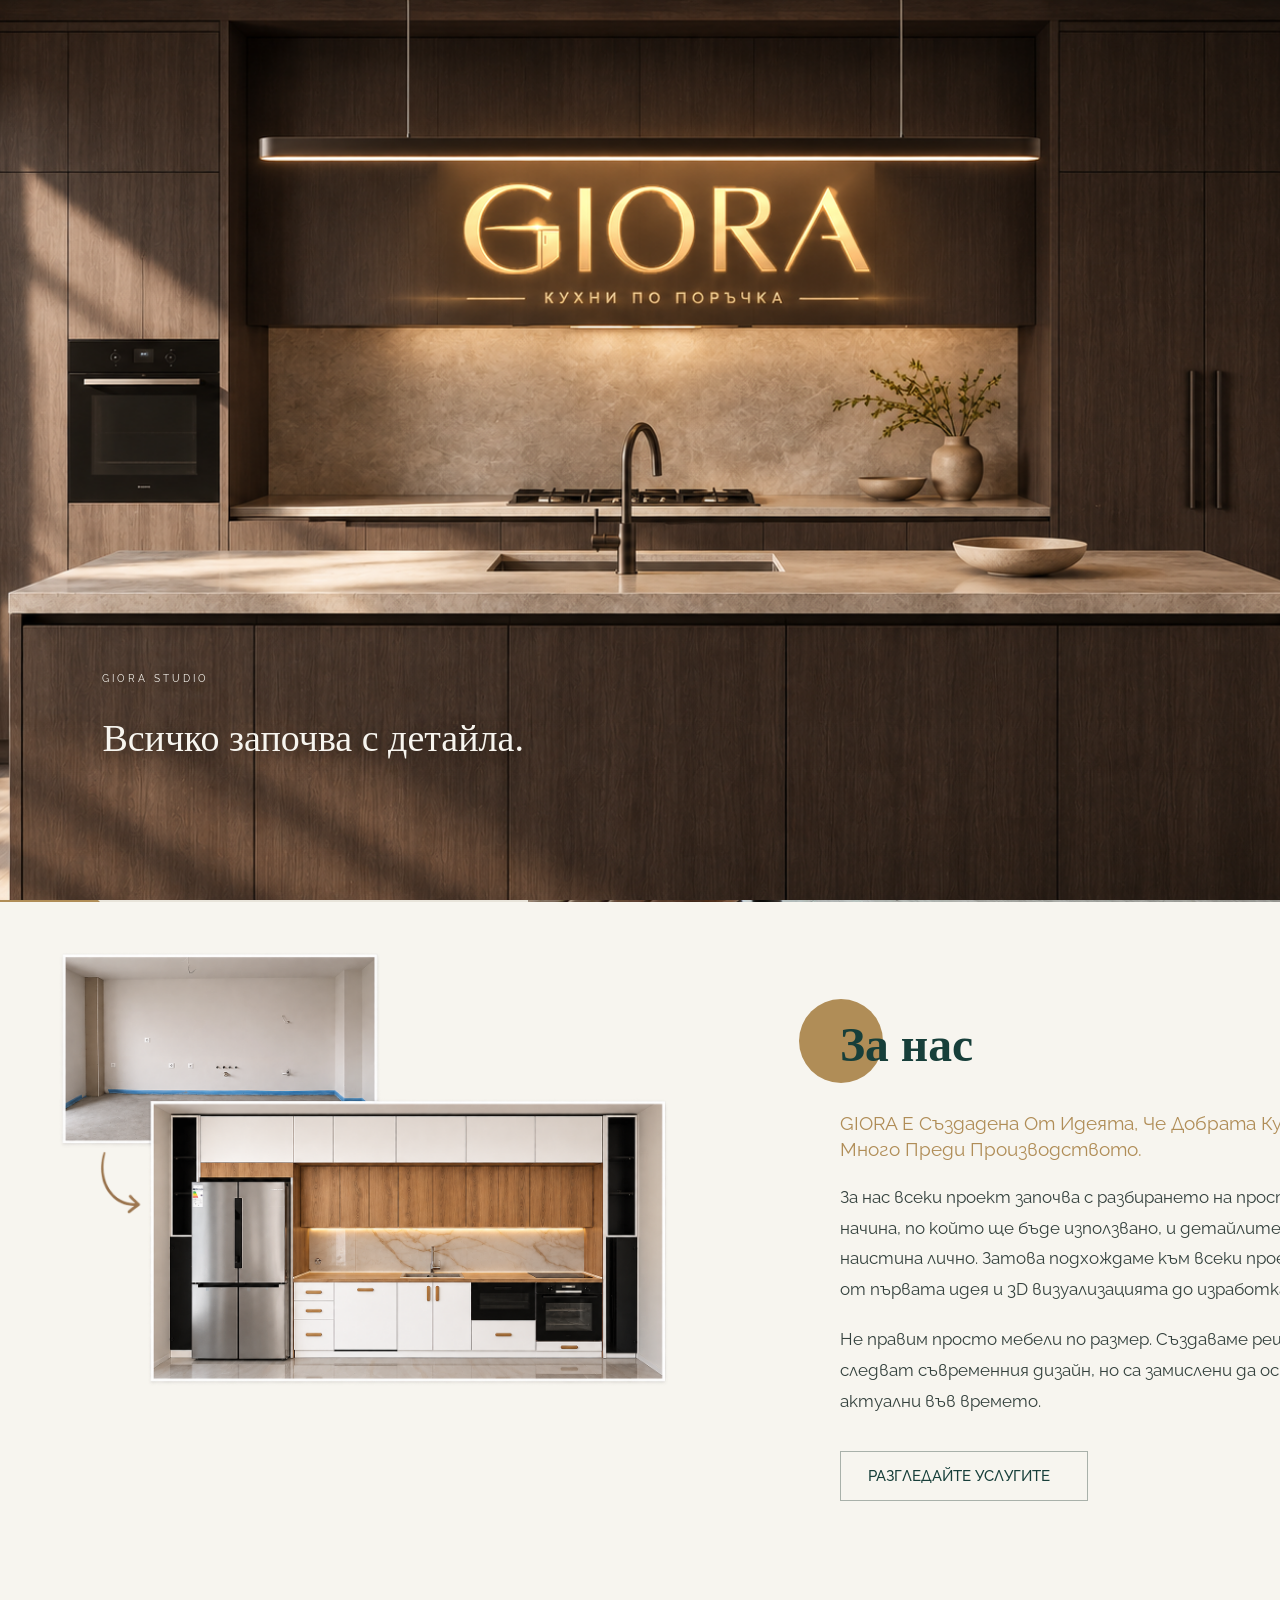
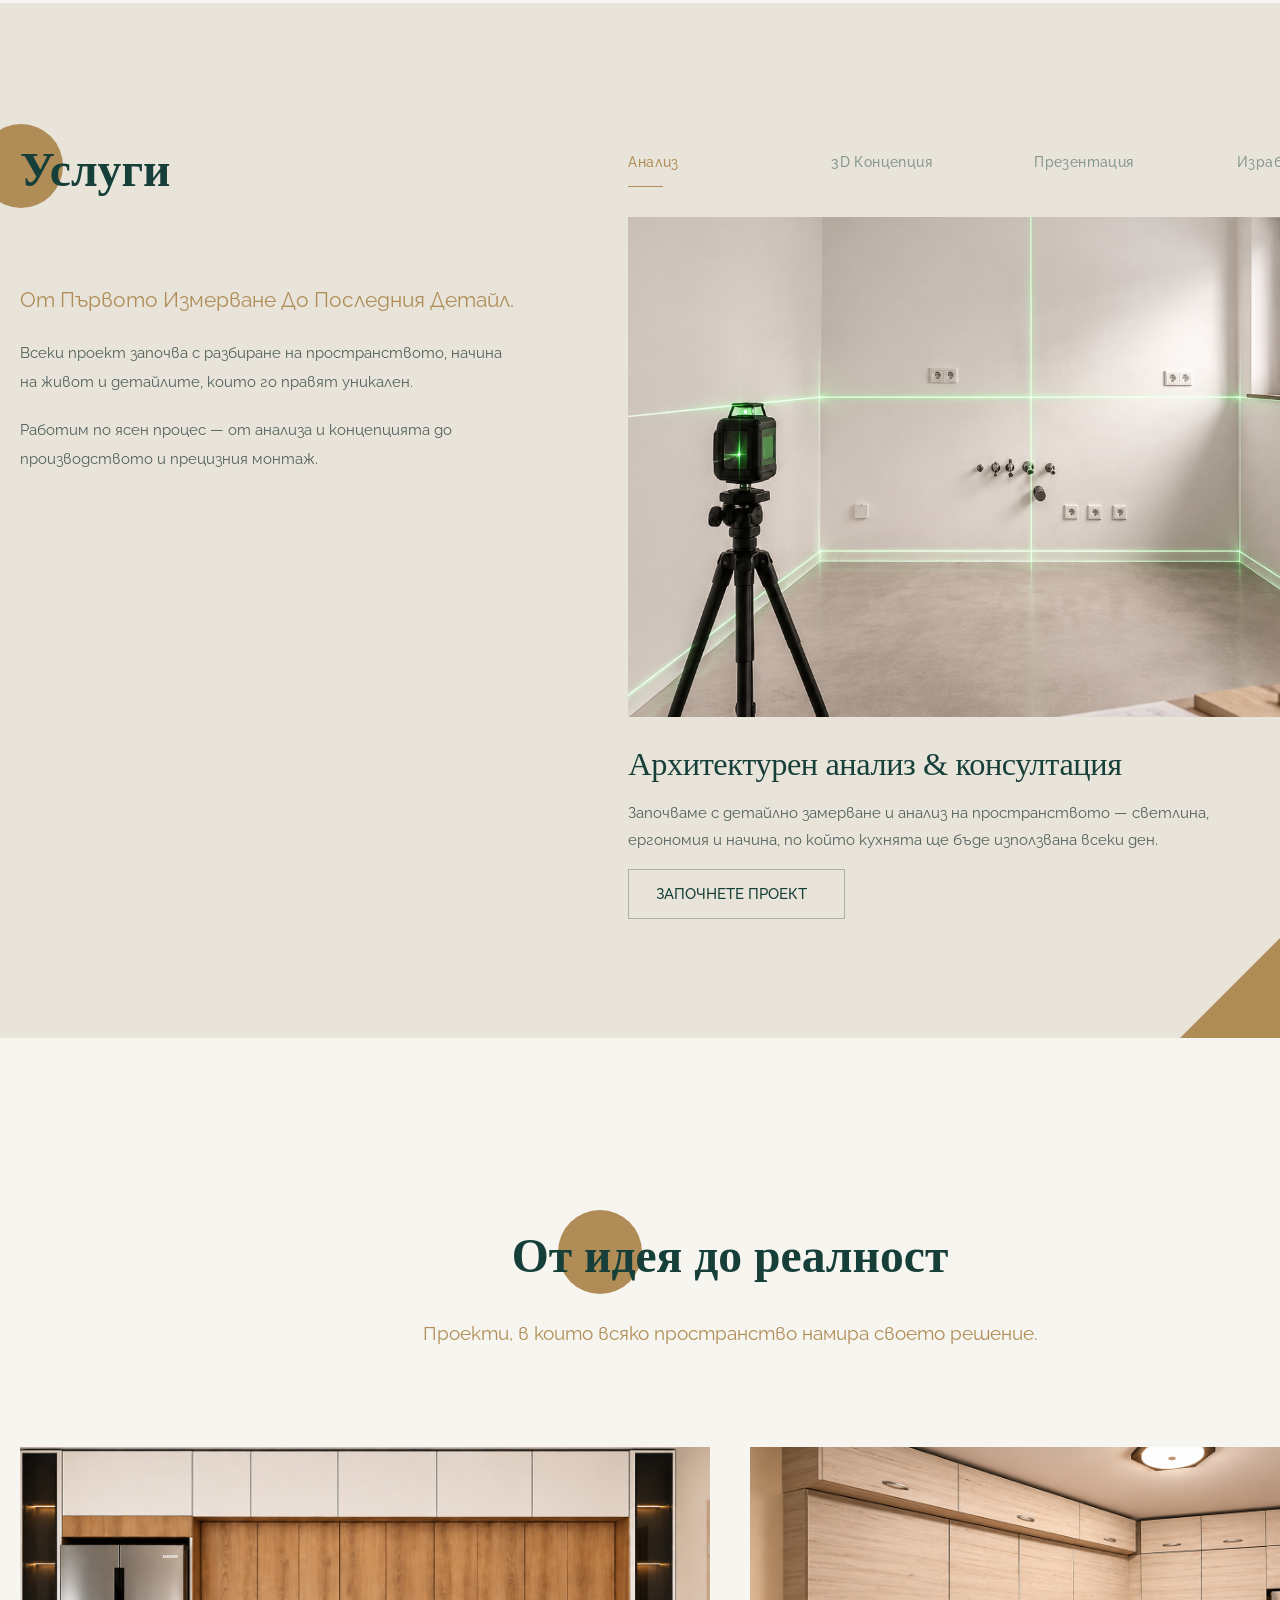
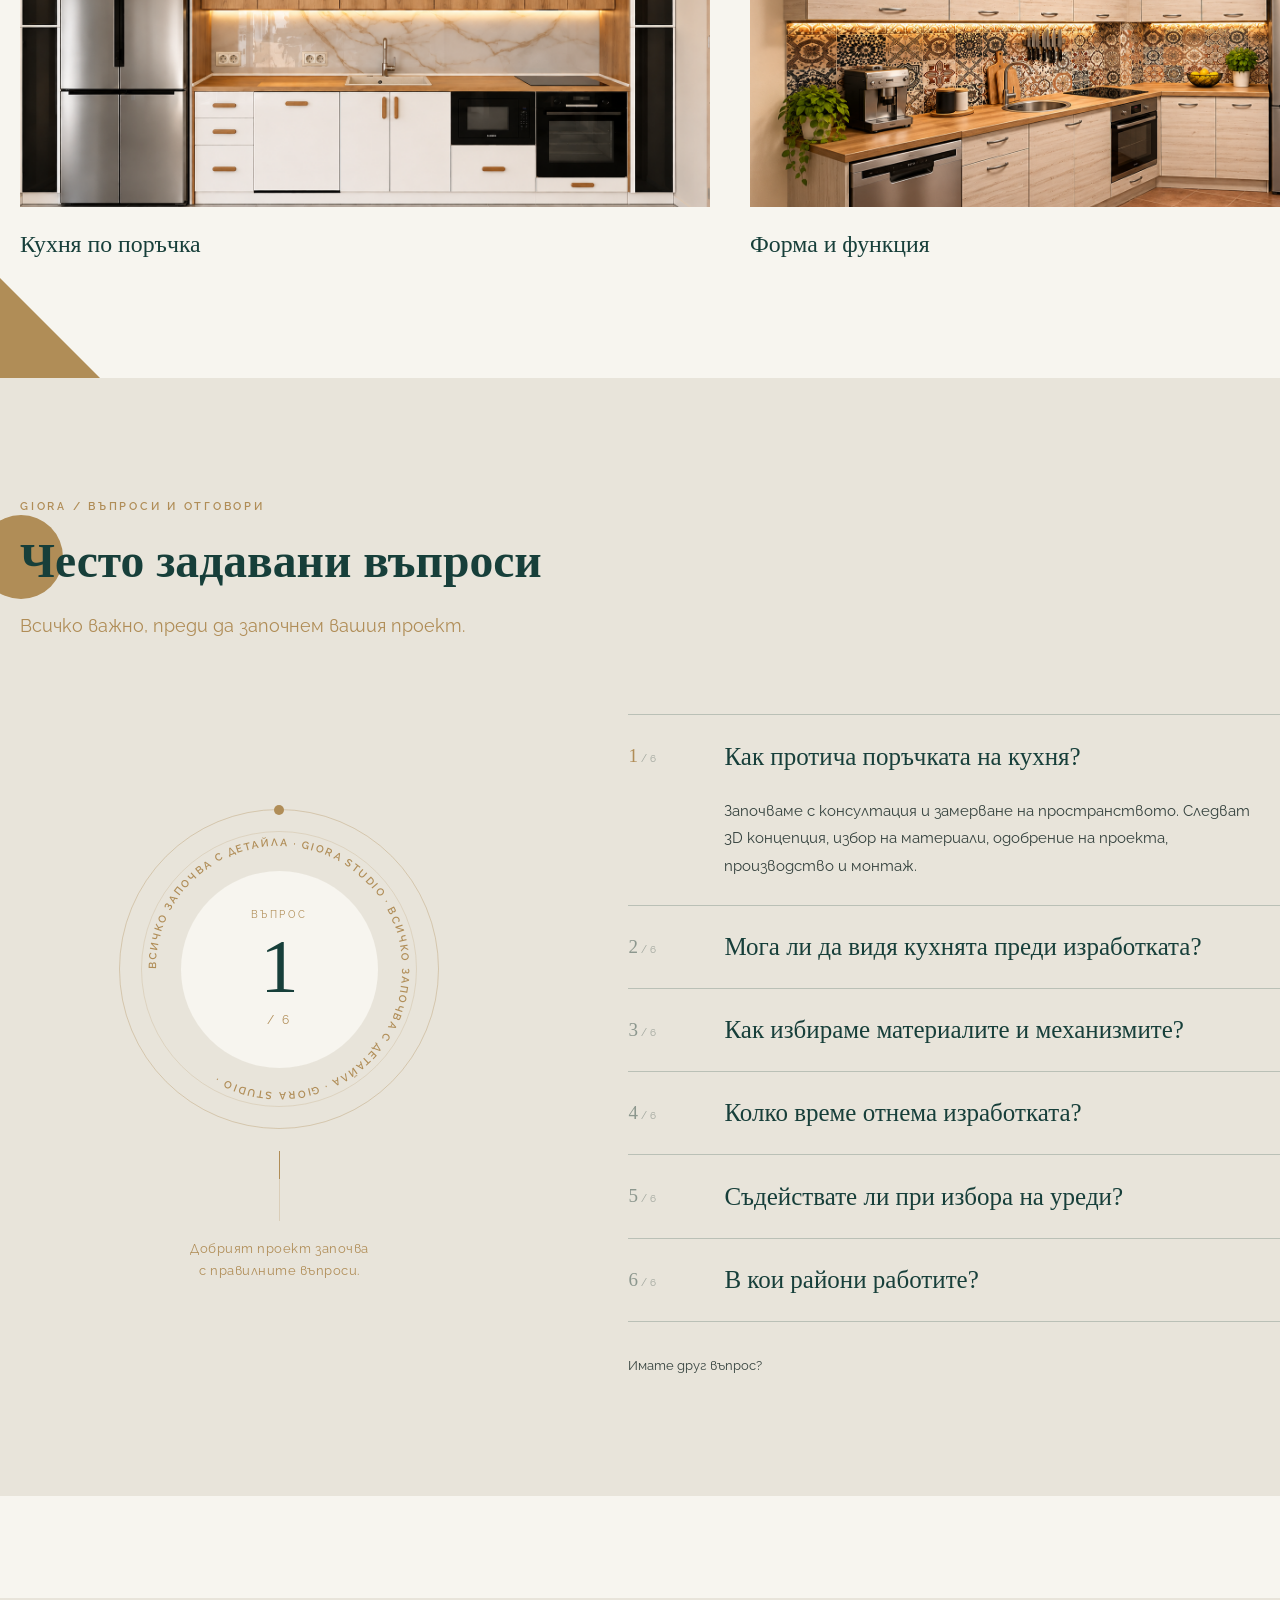
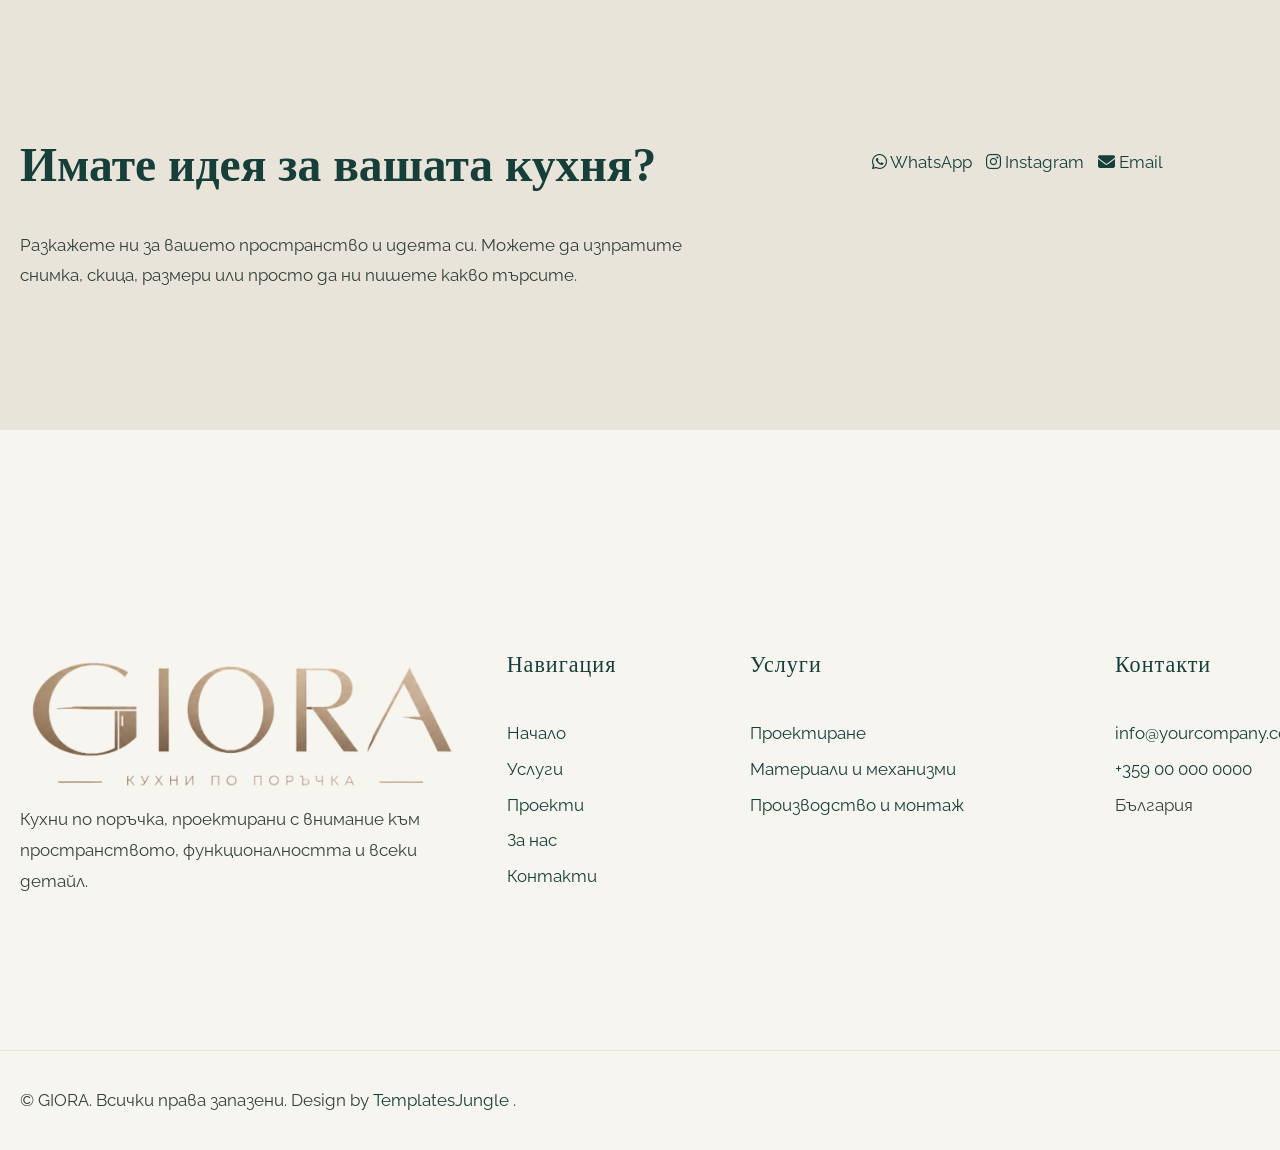
==== commit bde48a8e: "Hide GIORA intro section in index.html" ====
--- a/index.html
+++ b/index.html
@@ -38,7 +38,7 @@
 </div>
 
 <!-- GIORA INTRO -->
-<div id="gioraIntro" class="giora-intro">
+<div id="gioraIntro" class="giora-intro" hidden>
   <div class="giora-intro-scene">
     <div class="giora-intro-image-stage" id="gioraImageStage">
       <img class="giora-intro-background" src="images/giora-intro.png" alt="GIORA кухня">
@@ -1174,4 +1174,4 @@
 </script>
 
 </body>
-</html>+</html>
--- a/fonts/icomoon/icomoon.css
+++ b/fonts/icomoon/icomoon.css
@@ -0,0 +1,87 @@
+@font-face {
+  font-family: 'icomoon';
+  src:  url('fonts/icomoon.eot?r4trvr');
+  src:  url('fonts/icomoon.eot?r4trvr#iefix') format('embedded-opentype'),
+    url('fonts/icomoon.ttf?r4trvr') format('truetype'),
+    url('fonts/icomoon.woff?r4trvr') format('woff'),
+    url('fonts/icomoon.svg?r4trvr#icomoon') format('svg');
+  font-weight: normal;
+  font-style: normal;
+  font-display: block;
+}
+
+[class^="icon-"], [class*=" icon-"] {
+  /* use !important to prevent issues with browser extensions that change fonts */
+  font-family: 'icomoon' !important;
+  speak: never;
+  font-style: normal;
+  font-weight: normal;
+  font-variant: normal;
+  text-transform: none;
+  line-height: 1;
+
+  /* Better Font Rendering =========== */
+  -webkit-font-smoothing: antialiased;
+  -moz-osx-font-smoothing: grayscale;
+}
+
+.icon-expert:before {
+  content: "\e903";
+}
+.icon-creative:before {
+  content: "\e906";
+}
+.icon-align-right:before {
+  content: "\e902";
+}
+.icon-search:before {
+  content: "\e905";
+}
+.icon-shopping-cart:before {
+  content: "\e907";
+}
+.icon-target:before {
+  content: "\e908";
+}
+.icon-arrow-left:before {
+  content: "\e900";
+}
+.icon-arrow-right:before {
+  content: "\e901";
+}
+.icon-long-arrow-right:before {
+  content: "\e90b";
+}
+.icon-cancel:before {
+  content: "\e904";
+}
+.icon-linkedin2:before {
+  content: "\eaca";
+}
+.icon-instagram:before {
+  content: "\ea92";
+}
+.icon-paper-plane-o:before {
+  content: "\f1d9";
+}
+.icon-send-o:before {
+  content: "\f1d9";
+}
+.icon-twitter:before {
+  content: "\f099";
+}
+.icon-facebook:before {
+  content: "\f09a";
+}
+.icon-facebook-f:before {
+  content: "\f09a";
+}
+.icon-youtube-play:before {
+  content: "\f16a";
+}
+.icon-behance-square:before {
+  content: "\f1b5";
+}
+.icon-pinterest-p:before {
+  content: "\f231";
+}
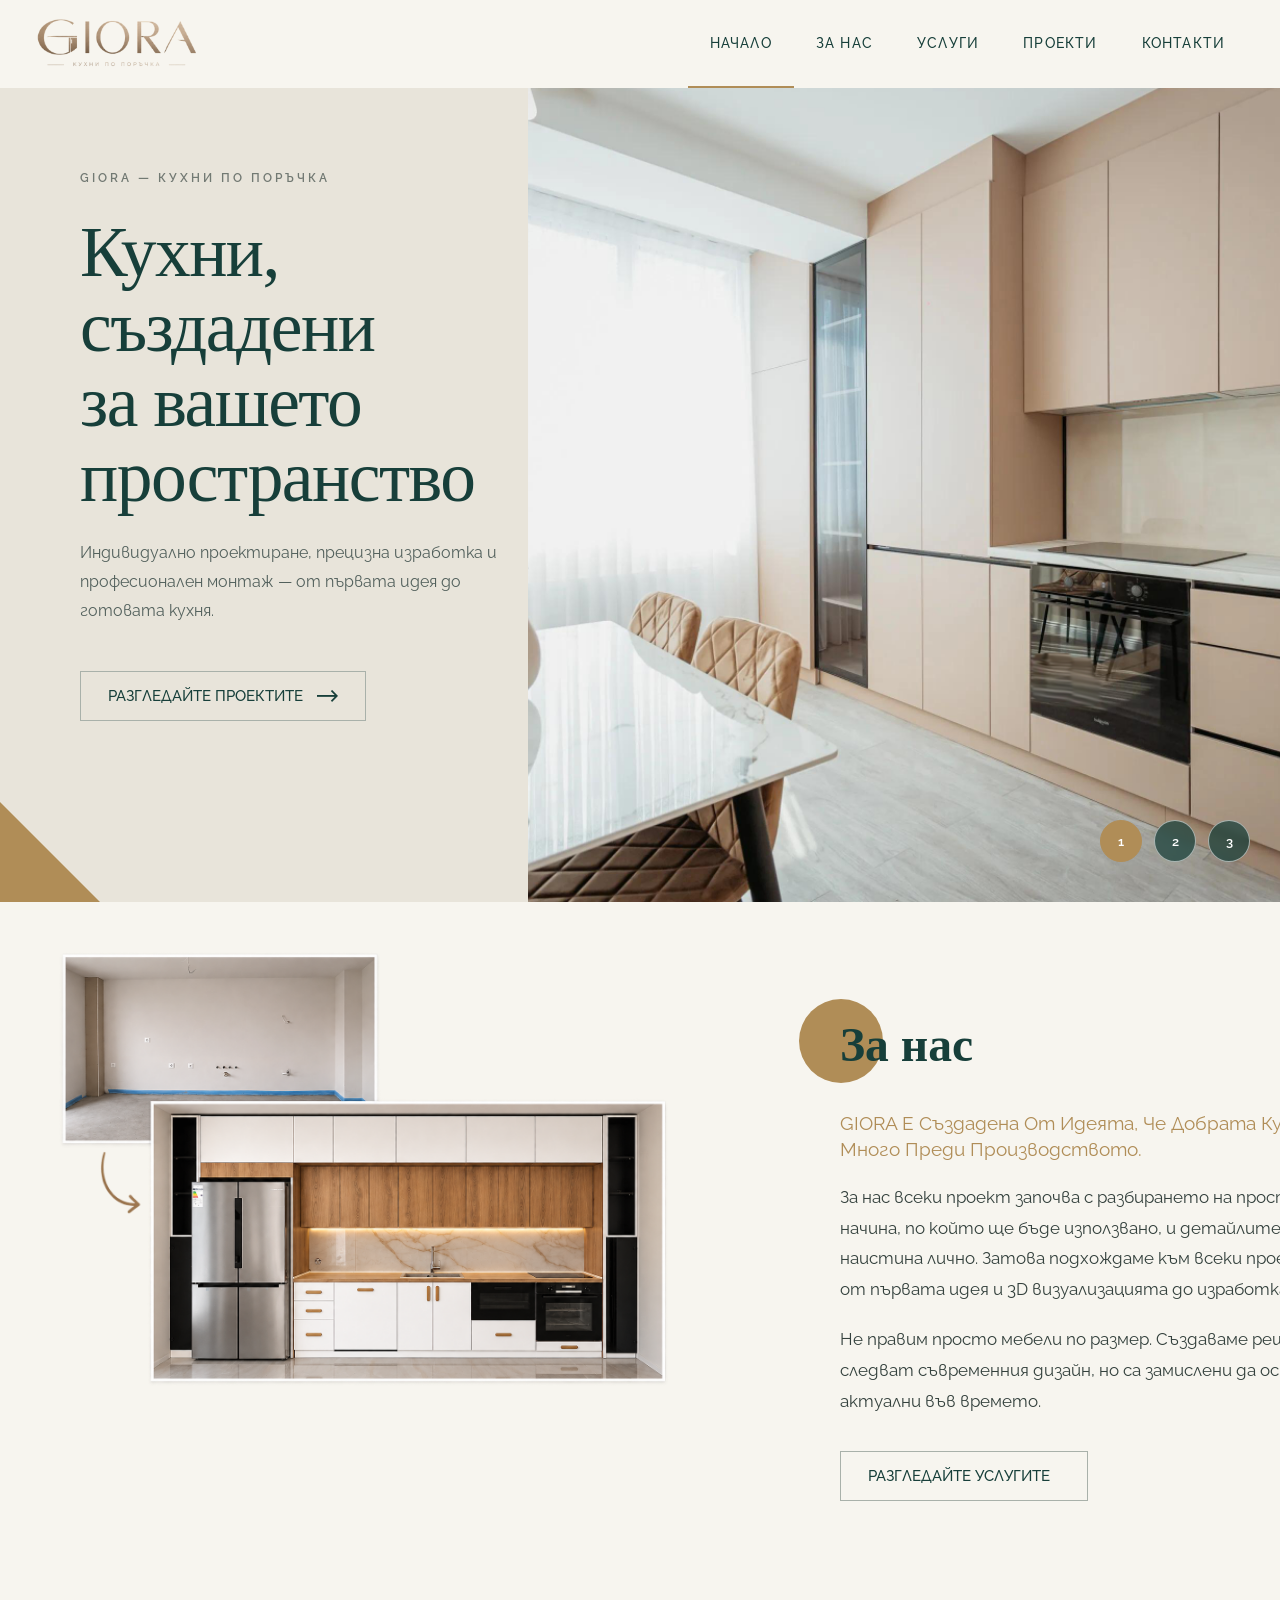
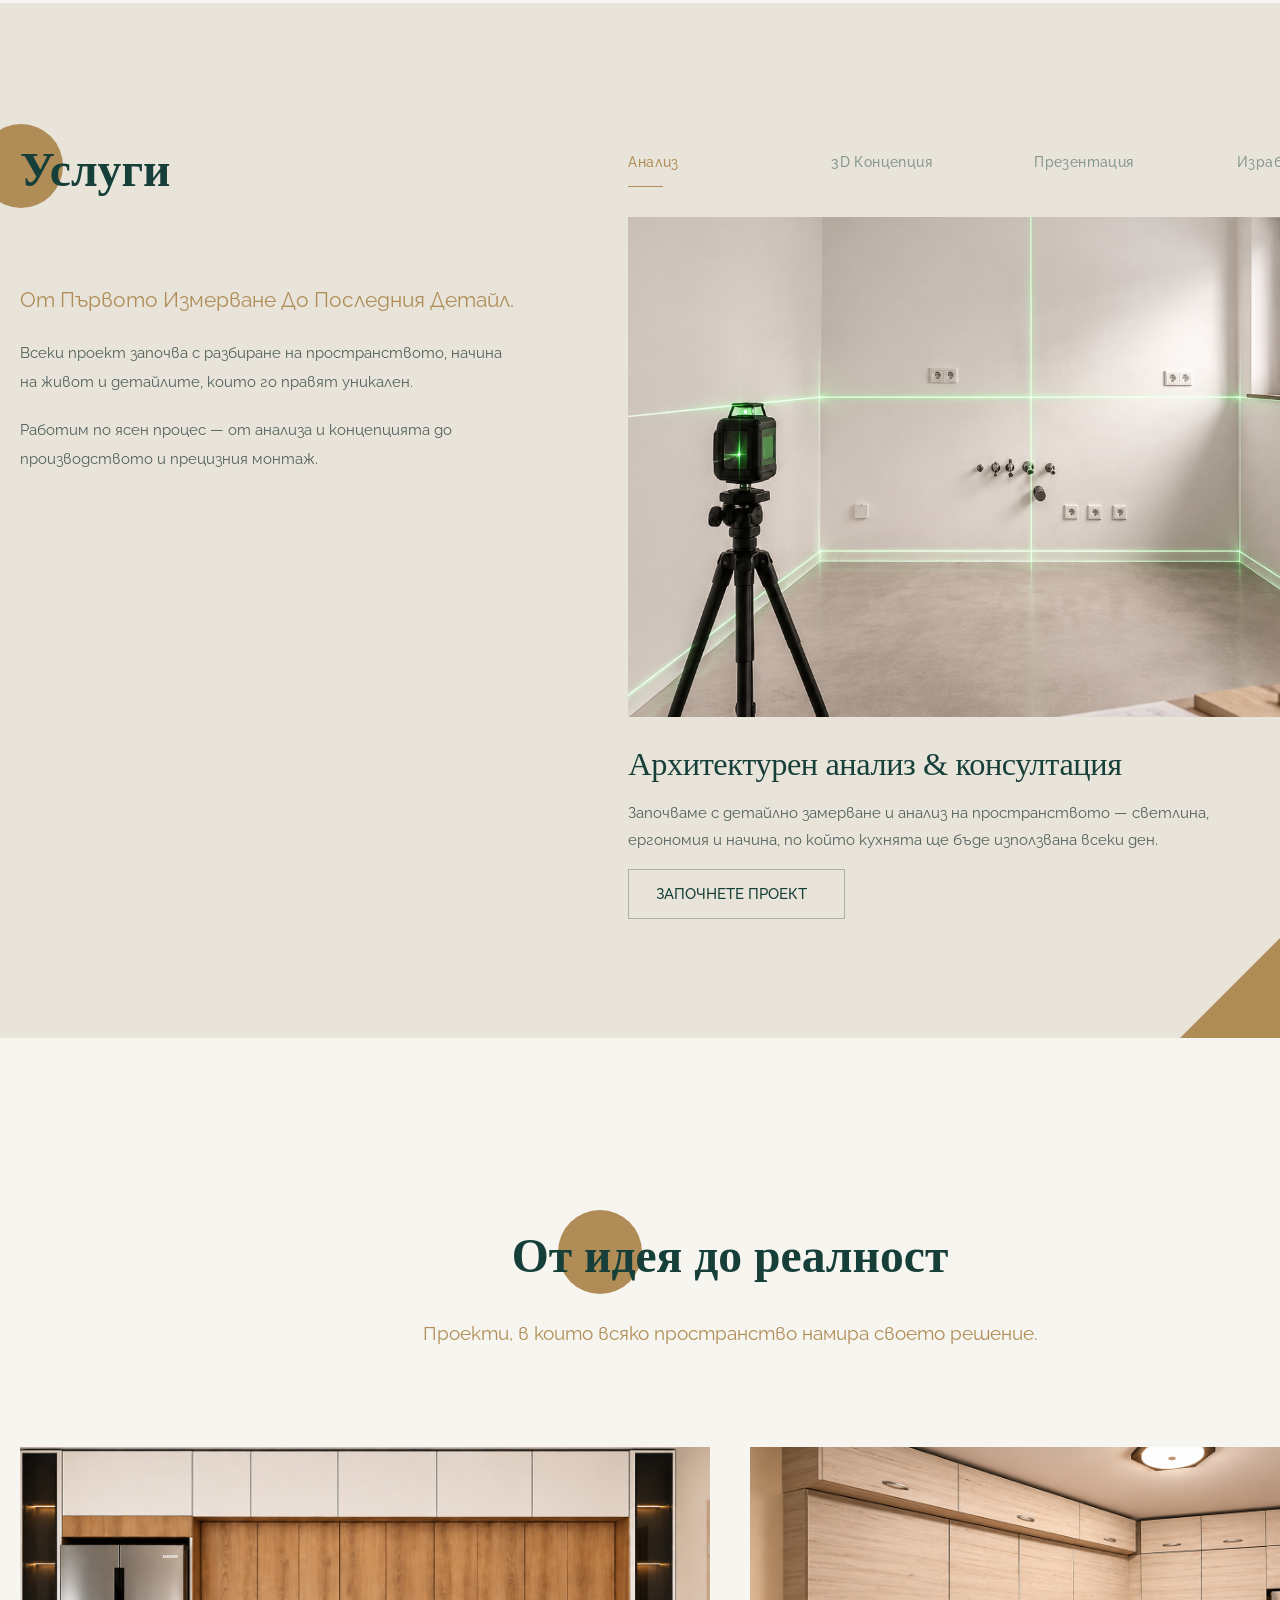
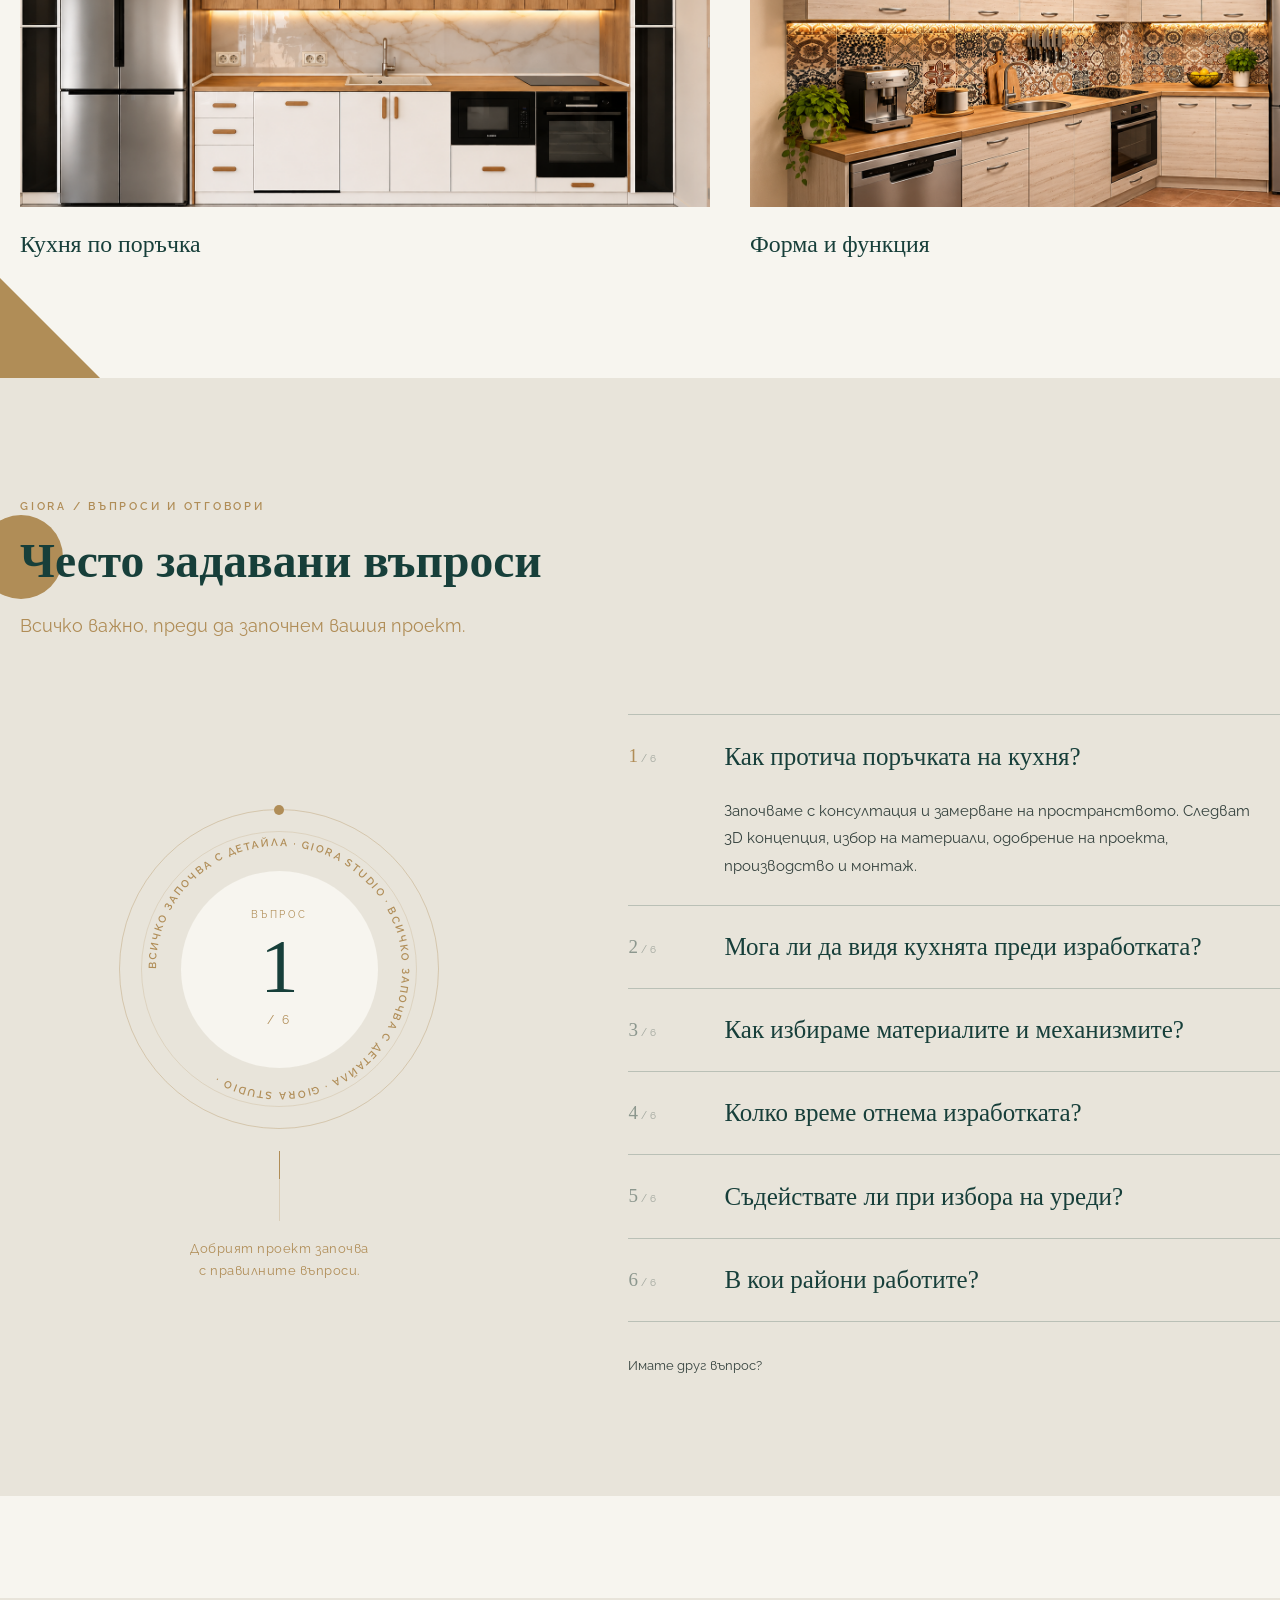
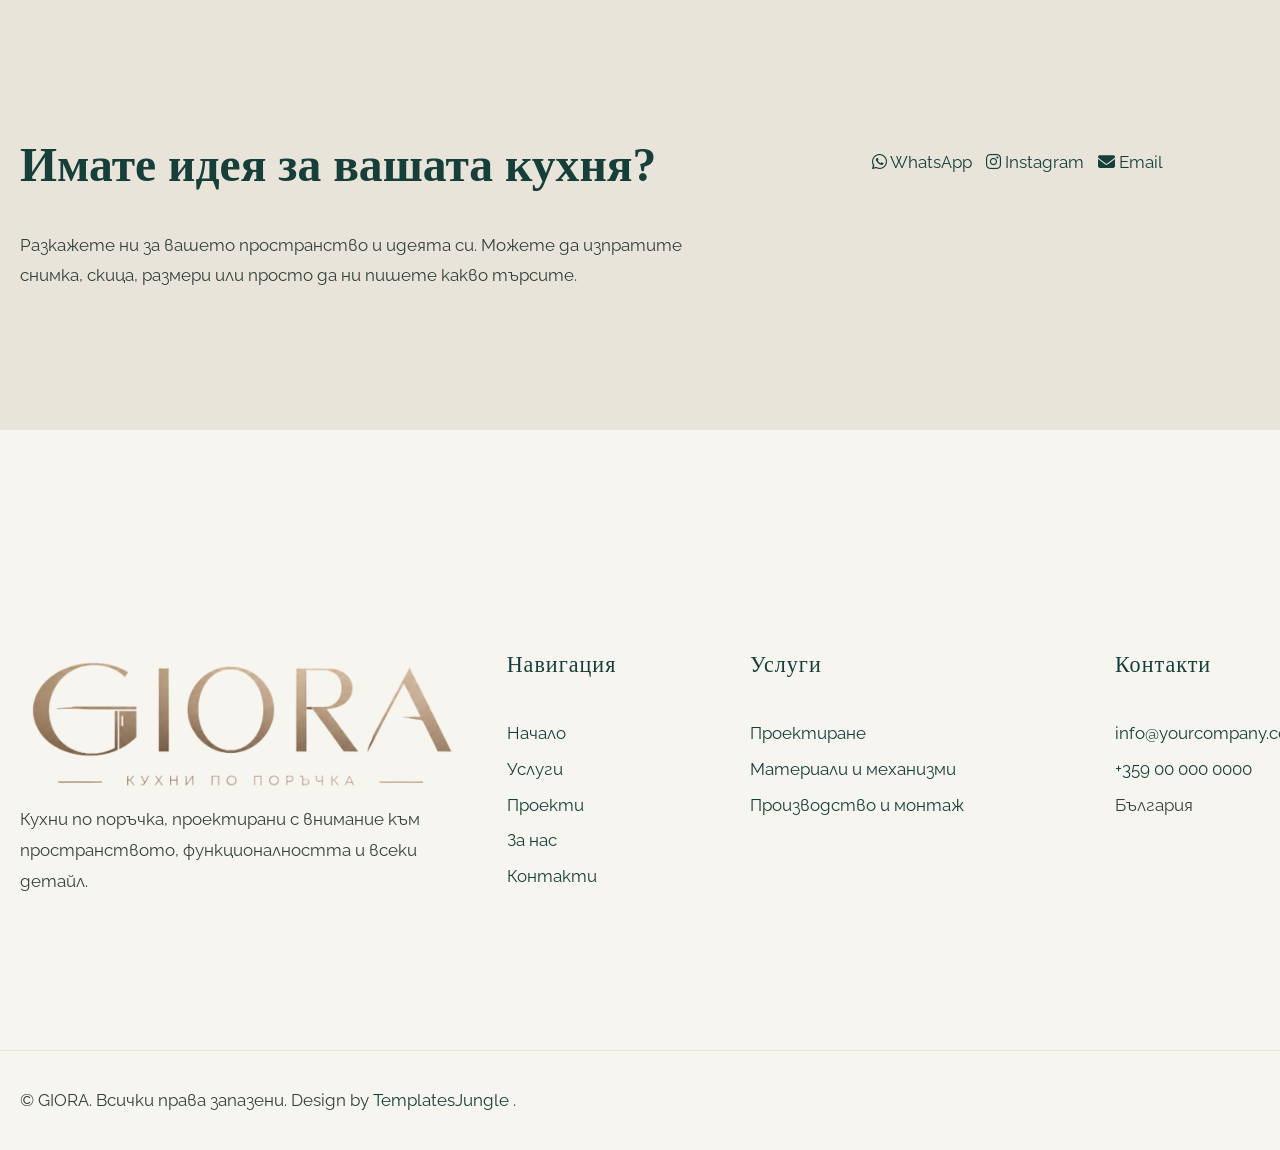
==== commit 5b5aebbc: "Hide intro on page load instead of showing it" ====
--- a/index.html
+++ b/index.html
@@ -1117,10 +1117,10 @@
     }
 
     // Показваме интрото
-    intro.hidden = false;
+    intro.hidden = true;
     document.body.classList.add('no-scroll');
 
-    let introClosed = false;
+    let introClosed = true;
 
     function closeIntro() {
         if (introClosed) return;
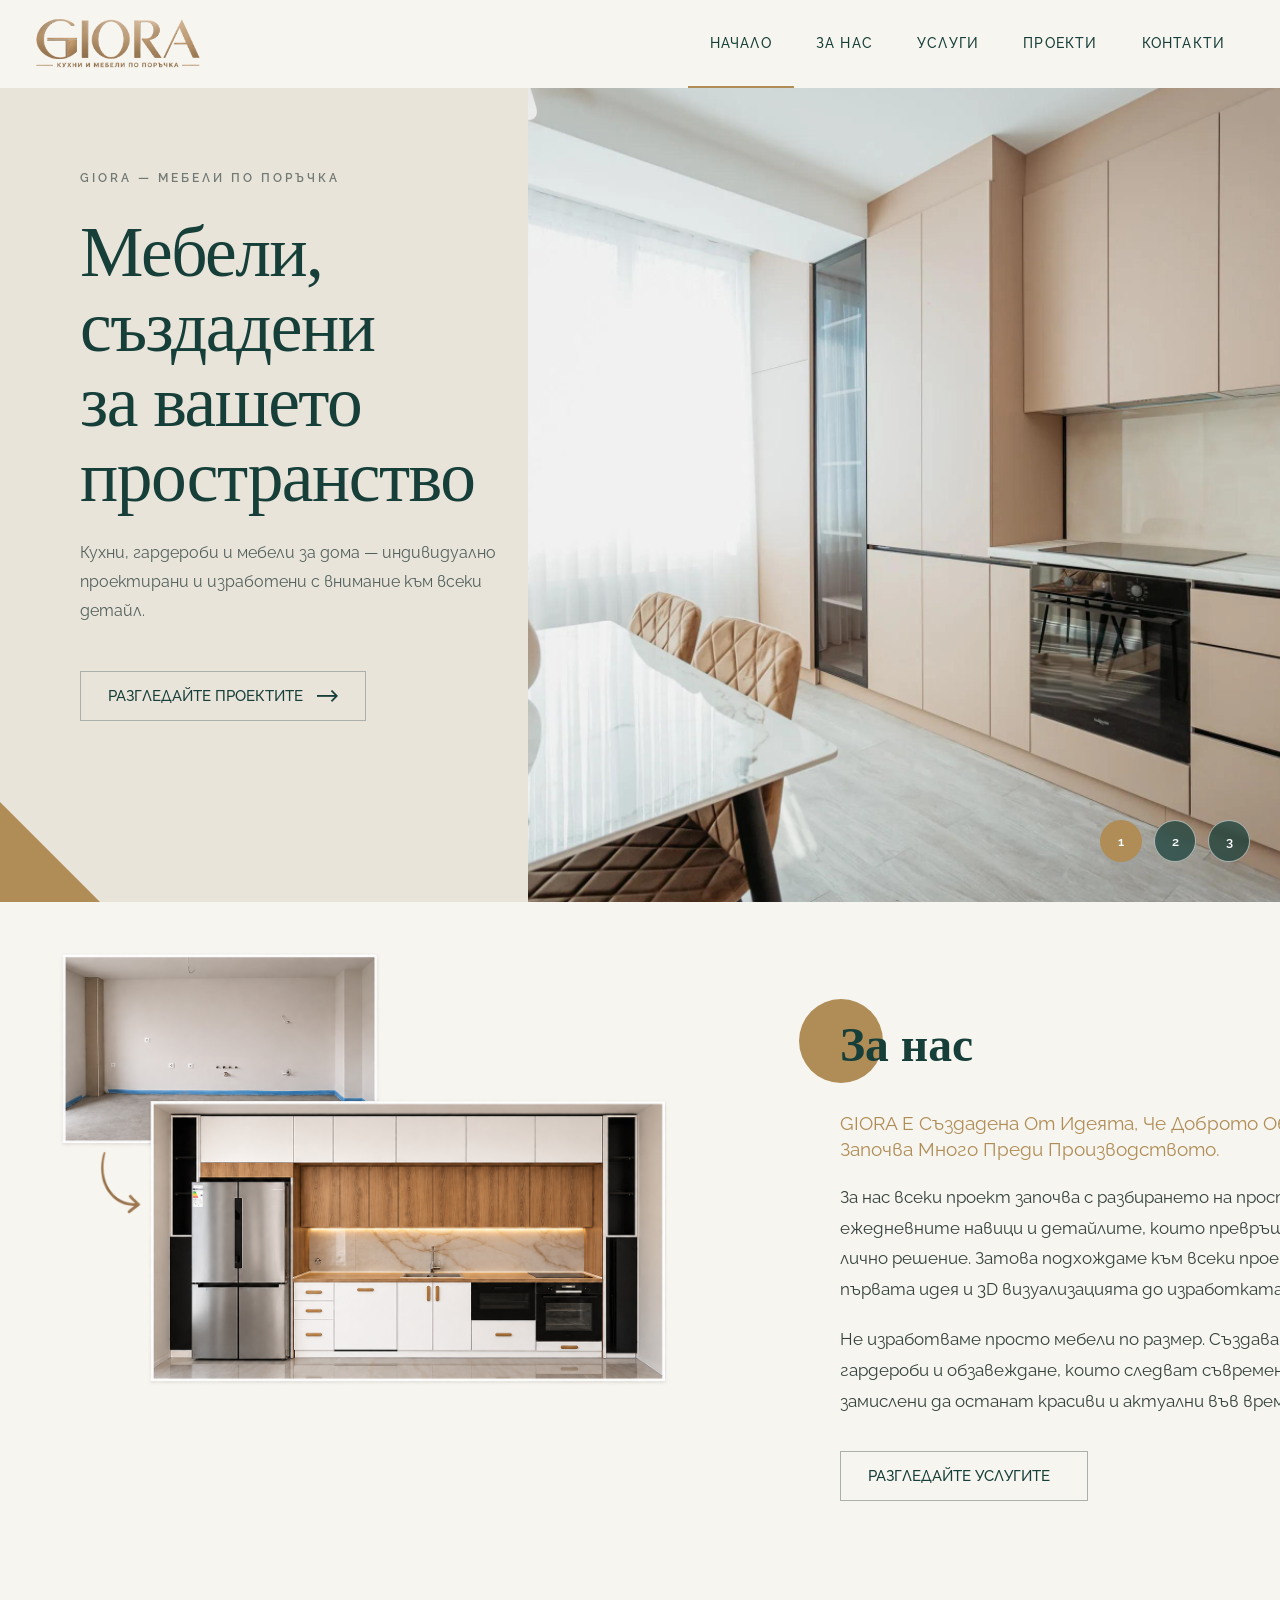
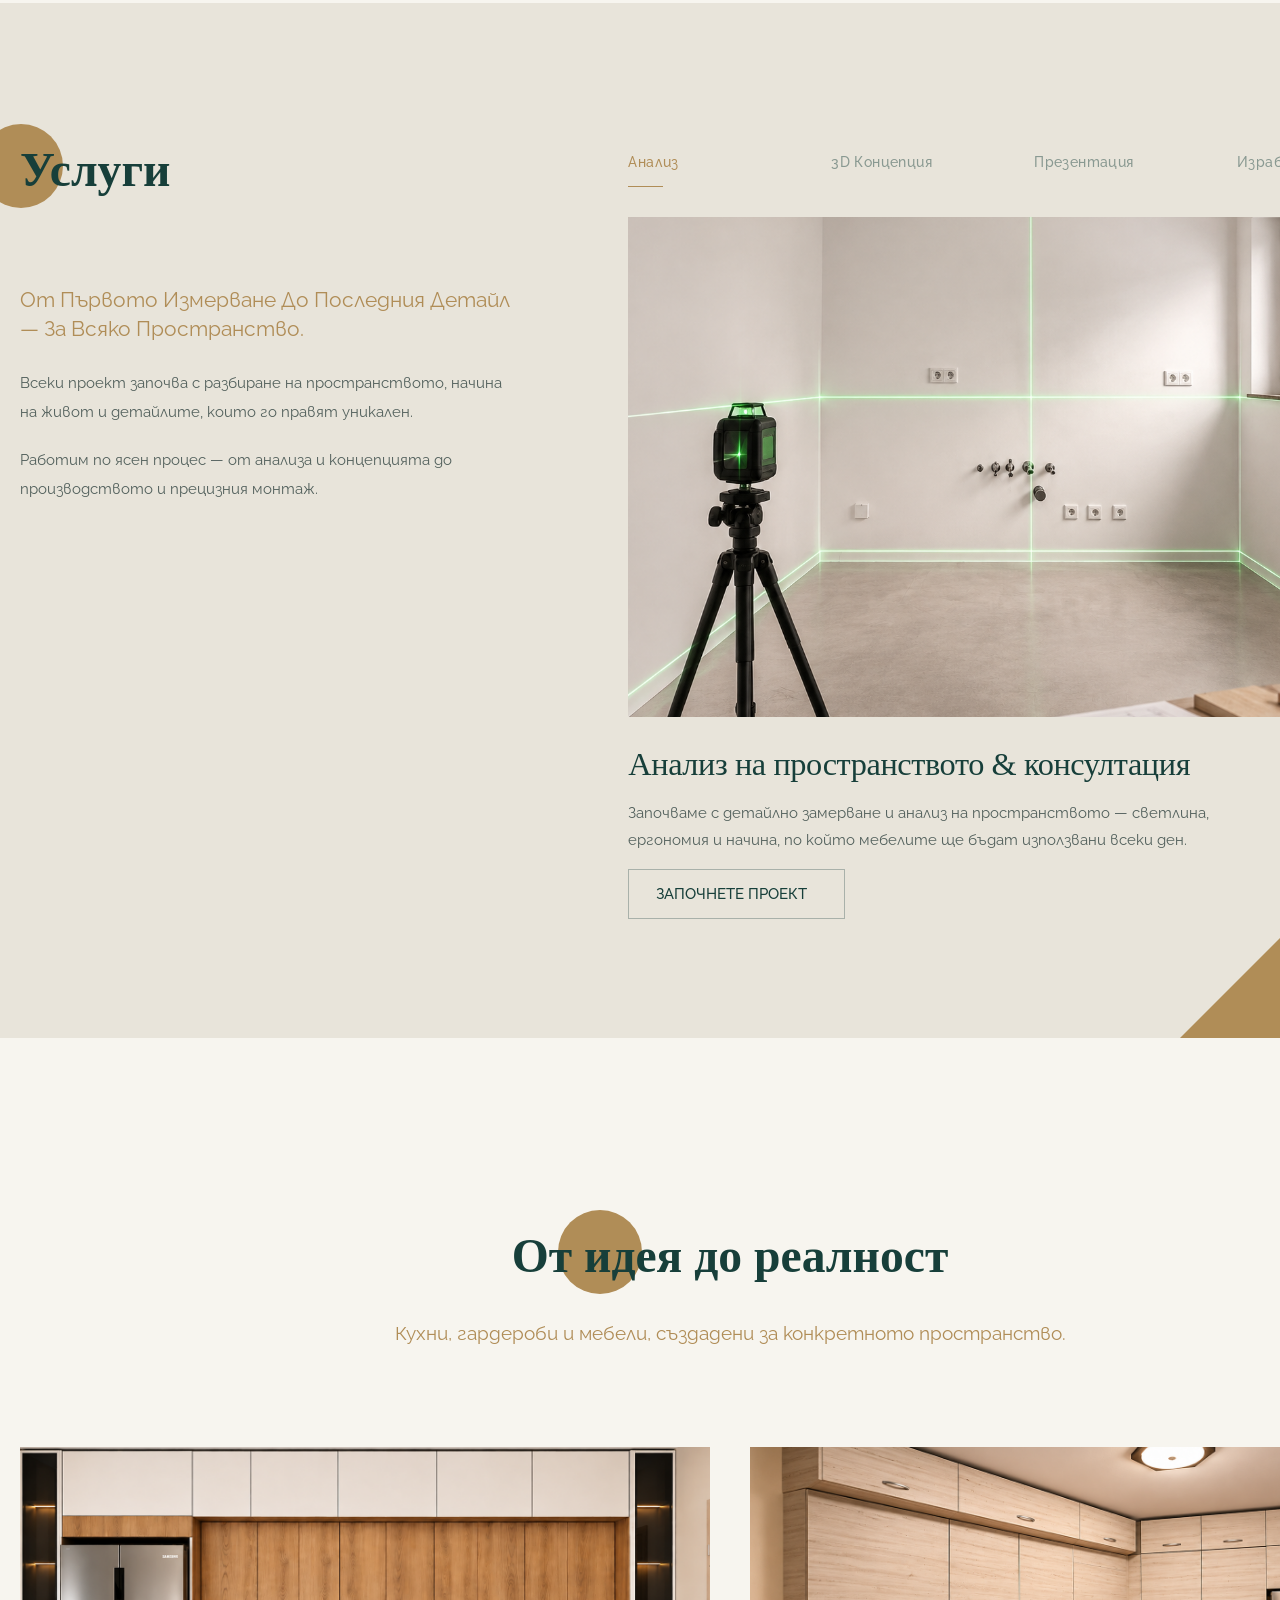
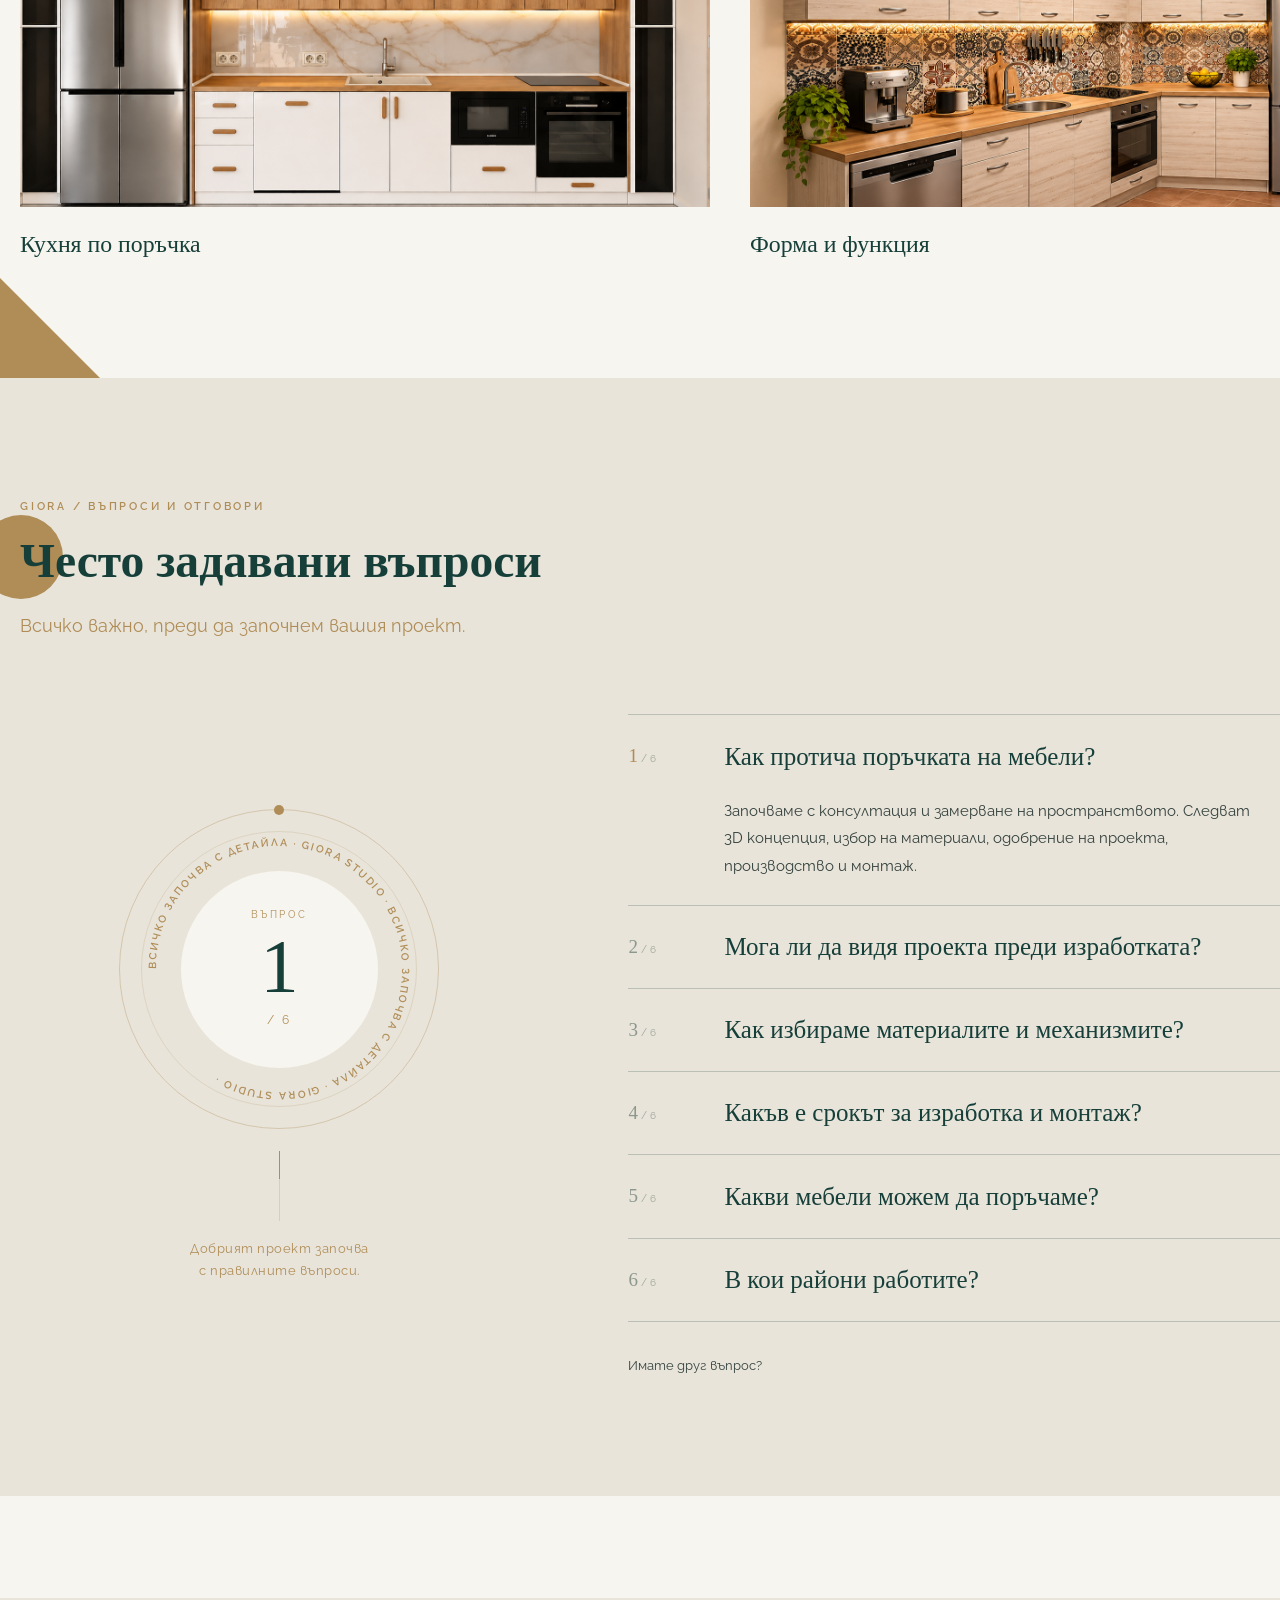
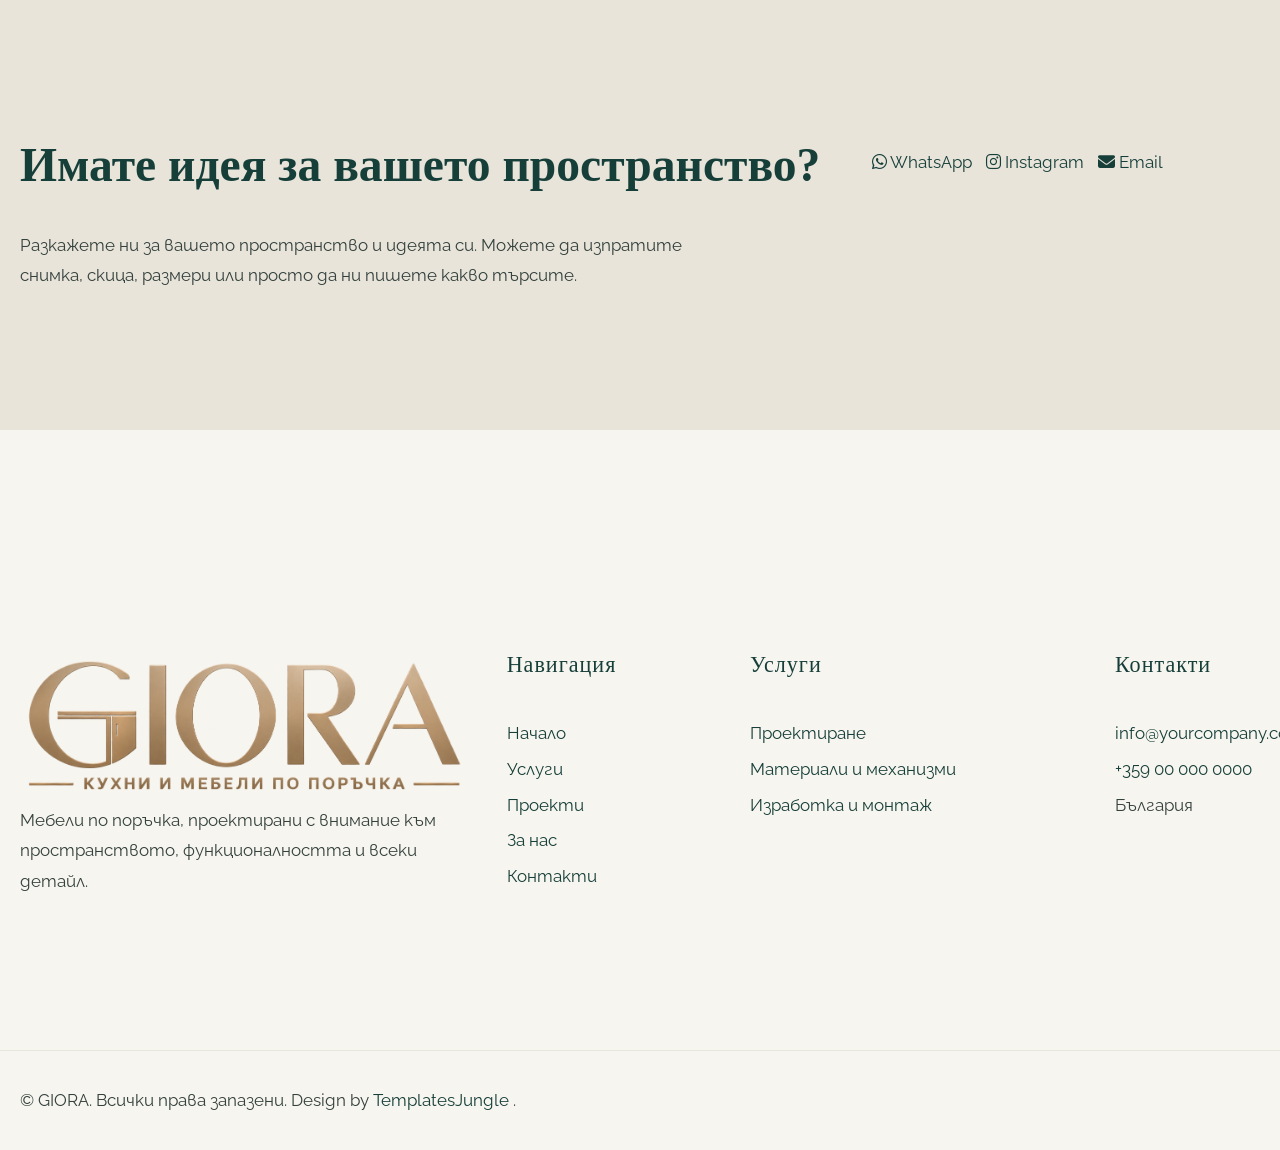
==== commit e4cabfa7: "Add furniture service" ====
--- a/index.html
+++ b/index.html
@@ -1,15 +1,15 @@
 <!DOCTYPE html>
 <html lang="bg">
 <head>
-    <title>Кухни по поръчка | GIORA</title>
+    <title>Мебели по поръчка | GIORA</title>
     <meta charset="utf-8">
     <meta http-equiv="X-UA-Compatible" content="IE=edge">
     <meta name="viewport" content="width=device-width, initial-scale=1.0">
     <meta name="format-detection" content="telephone=no">
     <meta name="apple-mobile-web-app-capable" content="yes">
     <meta name="author" content="">
-    <meta name="keywords" content="кухни по поръчка, кухни Пловдив, проектиране на кухни, производство на кухни, монтаж на кухни, 3D проектиране">
-    <meta name="description" content="GIORA — кухни по поръчка с индивидуално проектиране, 3D визуализация, производство и монтаж.">
+    <meta name="keywords" content="мебели по поръчка, кухни по поръчка, гардероби по поръчка, мебели Пловдив, мебели за дневна, обзавеждане по поръчка, 3D проектиране">
+    <meta name="description" content="GIORA — мебели по поръчка за кухни, гардероби, дневни и други пространства. Индивидуално проектиране, 3D визуализация, изработка и монтаж.">
 
     <link rel="stylesheet" type="text/css" href="css/normalize.css">
     <link rel="stylesheet" type="text/css" href="fonts/icomoon/icomoon.css">
@@ -22,6 +22,10 @@
 
     <link rel="stylesheet"
           href="https://cdnjs.cloudflare.com/ajax/libs/font-awesome/6.5.2/css/all.min.css">
+
+    <style>
+        #gioraIntro[hidden] { display: none !important; }
+    </style>
 
     <script src="js/modernizr.js"></script>
 
@@ -41,7 +45,7 @@
 <div id="gioraIntro" class="giora-intro" hidden>
   <div class="giora-intro-scene">
     <div class="giora-intro-image-stage" id="gioraImageStage">
-      <img class="giora-intro-background" src="images/giora-intro.png" alt="GIORA кухня">
+      <img class="giora-intro-background" src="images/giora-intro.png" alt="GIORA — интериор с мебели по поръчка">
       <img class="giora-intro-open-overlay" src="images/giora-intro-open-overlay.png" alt="" aria-hidden="true">
       
 
@@ -60,7 +64,7 @@
 
 
     </div>
-    <div class="giora-intro-brand">GIORA<span>КУХНИ ПО ПОРЪЧКА</span></div>
+    <div class="giora-intro-brand">GIORA<span>МЕБЕЛИ ПО ПОРЪЧКА</span></div>
     <div class="giora-intro-caption"><span>GIORA STUDIO</span><p>Всичко започва с детайла.</p></div>
     <button id="gioraSkip" class="giora-skip" type="button">Пропусни <span>→</span></button>
 
@@ -152,18 +156,18 @@
                 <div class="banner-element" data-aos="fade-up">
 
                     <span class="banner-eyebrow">
-                        GIORA — КУХНИ ПО ПОРЪЧКА
+                        GIORA — МЕБЕЛИ ПО ПОРЪЧКА
                     </span>
 
                     <h2 class="banner-title">
-                        Кухни, създадени<br>
+                        Мебели, създадени<br>
                         за вашето пространство
                     </h2>
 
                     <p>
-                        Индивидуално проектиране, прецизна изработка
-                        и професионален монтаж — от първата идея
-                        до готовата кухня.
+                        Кухни, гардероби и мебели за дома — индивидуално
+                        проектирани и изработени с внимание
+                        към всеки детайл.
                     </p>
 
                     <a href="#portfolio"
@@ -182,7 +186,7 @@
 
                 <img
                     src="images/main-banner.jpg"
-                    alt="Кухня по поръчка GIORA"
+                    alt="Реализиран проект — кухня по поръчка GIORA"
                     class="banner-image">
 
             </div>
@@ -199,7 +203,7 @@
                 <div class="banner-element">
 
                     <span class="banner-eyebrow">
-                        ПРОЕКТИРАНЕ НА КУХНИ
+                        ИНДИВИДУАЛНО ПРОЕКТИРАНЕ
                     </span>
 
                     <h2 class="banner-title">
@@ -210,7 +214,7 @@
                     <p>
                         Всеки проект е съобразен с конкретното
                         пространство, нуждите ви и начина,
-                        по който използвате кухнята.
+                        по който използвате мебелите всеки ден.
                     </p>
 
                     <a href="#services"
@@ -229,7 +233,7 @@
 
                 <img
                     src="images/main-banner1.jpg"
-                    alt="Проектиране на кухня по поръчка GIORA"
+                    alt="Индивидуално проектиране на мебели GIORA"
                     class="banner-image">
 
             </div>
@@ -256,7 +260,7 @@
 
                     <p>
                         Разработваме подробен 3D проект,
-                        за да видите бъдещата си кухня
+                        за да видите бъдещите си мебели
                         още преди производството.
                     </p>
 
@@ -276,7 +280,7 @@
 
                 <img
                     src="images/main-banner2.jpg"
-                    alt="3D проектиране на кухня GIORA"
+                    alt="3D проектиране на мебели GIORA"
                     class="banner-image">
 
             </div>
@@ -331,7 +335,7 @@
 
                     <img
                         src="images/section-image.png"
-                        alt="GIORA — кухни по поръчка"
+                        alt="GIORA — индивидуални мебели по поръчка"
                         class="single-image">
 
                 </figure>
@@ -355,17 +359,17 @@
                     <div class="detail-wrap">
 
                         <h4 class="sub-title">
-                            GIORA е създадена от идеята, че добрата кухня започва много преди производството.
+                            GIORA е създадена от идеята, че доброто обзавеждане започва много преди производството.
                         </h4>
 
                         <p>
-                            За нас всеки проект започва с разбирането на пространството, начина, по който ще бъде използвано, и детайлите, които го правят наистина лично.
+                            За нас всеки проект започва с разбирането на пространството, ежедневните навици и детайлите, които превръщат една идея в лично решение.
                             Затова подхождаме към всеки проект цялостно — от първата идея и 3D визуализацията до изработката и монтажа.
 
                         </p>
 
                         <p>
-                         Не правим просто мебели по размер. Създаваме решения, които следват съвременния дизайн, 
+                         Не изработваме просто мебели по размер. Създаваме кухни, гардероби и обзавеждане, които следват съвременния дизайн, 
                          но са замислени да останат красиви и актуални във времето.
 
 
@@ -421,7 +425,7 @@
             <div class="detail-wrap">
 
                 <h4 class="sub-title">
-                    От първото измерване до последния детайл.
+                    От първото измерване до последния детайл — за всяко пространство.
                 </h4>
 
                 <p>
@@ -473,20 +477,20 @@
 
                     <img
                         src="images/kitchen.jpg"
-                        alt="Архитектурен анализ и консултация GIORA"
+                        alt="Анализ на пространството и консултация GIORA"
                         class="vertical-image">
 
                     <div class="service-info">
 
                         <h3>
-                            Архитектурен анализ & консултация
+                            Анализ на пространството & консултация
                         </h3>
 
                         <p>
                             Започваме с детайлно замерване и анализ
                             на пространството — светлина, ергономия
-                            и начина, по който кухнята ще бъде
-                            използвана всеки ден.
+                            и начина, по който мебелите ще бъдат
+                            използвани всеки ден.
                         </p>
 
                         <a href="#contact"
@@ -509,7 +513,7 @@
 
                     <img
                         src="images/wardrobe.jpg"
-                        alt="3D концепция и визуализация на кухня GIORA"
+                        alt="3D концепция и визуализация на мебели GIORA"
                         class="vertical-image">
 
                     <div class="service-info">
@@ -521,7 +525,7 @@
                         <p>
                             Създаваме цялостна 3D концепция и
                             фотореалистична визуализация, за да видите
-                            бъдещата кухня, нейните пропорции, разпределение,  
+                            бъдещите мебели, нейните пропорции, разпределение,  
                             материали и осветление още преди
                             производството.
                         </p>
@@ -582,7 +586,7 @@
 
                     <img
                         src="images/manufacture.jpg"
-                        alt="Производство и монтаж на кухня GIORA"
+                        alt="Изработка и монтаж на мебели GIORA"
                         class="vertical-image">
 
                     <div class="service-info">
@@ -646,7 +650,7 @@
                     </h2>
 
                     <h4 class="sub-title">
-                        Проекти, в които всяко пространство намира своето решение.
+                        Кухни, гардероби и мебели, създадени за конкретното пространство.
                     </h4>
 
                 </div>
@@ -676,7 +680,7 @@
 
                             <img
                                 src="images/room-item1.jpg"
-                                alt="Кухня по поръчка GIORA"
+                                alt="Реализиран проект — кухня по поръчка GIORA"
                                 class="portfolio-image">
 
                         </a>
@@ -759,24 +763,24 @@
       </div>
       <div class="giora-faq-list">
         <details class="giora-faq-item" data-faq-index="1" open>
-          <summary><span class="giora-faq-number">1<small> / 6</small></span><span class="giora-faq-question">Как протича поръчката на кухня?</span><span class="giora-faq-toggle" aria-hidden="true"></span></summary>
+          <summary><span class="giora-faq-number">1<small> / 6</small></span><span class="giora-faq-question">Как протича поръчката на мебели?</span><span class="giora-faq-toggle" aria-hidden="true"></span></summary>
           <div class="giora-faq-answer"><p>Започваме с консултация и замерване на пространството. Следват 3D концепция, избор на материали, одобрение на проекта, производство и монтаж.</p></div>
         </details>
         <details class="giora-faq-item" data-faq-index="2">
-          <summary><span class="giora-faq-number">2<small> / 6</small></span><span class="giora-faq-question">Мога ли да видя кухнята преди изработката?</span><span class="giora-faq-toggle" aria-hidden="true"></span></summary>
-          <div class="giora-faq-answer"><p>Да. Подготвяме 3D концепция и фотореалистични визуализации, за да видите разпределението, пропорциите и материалите преди производството.</p></div>
+          <summary><span class="giora-faq-number">2<small> / 6</small></span><span class="giora-faq-question">Мога ли да видя проекта преди изработката?</span><span class="giora-faq-toggle" aria-hidden="true"></span></summary>
+          <div class="giora-faq-answer"><p>Да. Подготвяме 3D концепция и фотореалистични визуализации, за да видите разпределението, пропорциите и материалите на бъдещите мебели преди производството.</p></div>
         </details>
         <details class="giora-faq-item" data-faq-index="3">
           <summary><span class="giora-faq-number">3<small> / 6</small></span><span class="giora-faq-question">Как избираме материалите и механизмите?</span><span class="giora-faq-toggle" aria-hidden="true"></span></summary>
           <div class="giora-faq-answer"><p>Представяме подбрани мостри на материали и обсъждаме подходящите плотове, обков и механизми според стила, начина на използване и бюджета на проекта.</p></div>
         </details>
         <details class="giora-faq-item" data-faq-index="4">
-          <summary><span class="giora-faq-number">4<small> / 6</small></span><span class="giora-faq-question">Колко време отнема изработката?</span><span class="giora-faq-toggle" aria-hidden="true"></span></summary>
-          <div class="giora-faq-answer"><p>Срокът зависи от размера и сложността на кухнята, както и от избраните материали и механизми. Уточняваме конкретния график преди започване на производството.</p></div>
+          <summary><span class="giora-faq-number">4<small> / 6</small></span><span class="giora-faq-question">Какъв е срокът за изработка и монтаж?</span><span class="giora-faq-toggle" aria-hidden="true"></span></summary>
+          <div class="giora-faq-answer"><p>Срокът зависи от вида, размера и сложността на мебелите, както и от избраните материали и механизми. Уточняваме конкретния график преди започване на производството.</p></div>
         </details>
         <details class="giora-faq-item" data-faq-index="5">
-          <summary><span class="giora-faq-number">5<small> / 6</small></span><span class="giora-faq-question">Съдействате ли при избора на уреди?</span><span class="giora-faq-toggle" aria-hidden="true"></span></summary>
-          <div class="giora-faq-answer"><p>Да. Съобразяваме проекта с уредите и съдействаме при избора на мивка, смесител, осветление и други важни елементи.</p></div>
+          <summary><span class="giora-faq-number">5<small> / 6</small></span><span class="giora-faq-question">Какви мебели можем да поръчаме?</span><span class="giora-faq-toggle" aria-hidden="true"></span></summary>
+          <div class="giora-faq-answer"><p>Проектираме и изработваме кухни, гардероби, мебели за антре и дневна, както и други индивидуални решения. При кухните съдействаме и при избора на уреди, мивка, смесител и осветление.</p></div>
         </details>
         <details class="giora-faq-item" data-faq-index="6">
           <summary><span class="giora-faq-number">6<small> / 6</small></span><span class="giora-faq-question">В кои райони работите?</span><span class="giora-faq-toggle" aria-hidden="true"></span></summary>
@@ -804,7 +808,7 @@
                 <div class="section-header">
 
                     <h2 class="section-title">
-                        Имате идея за вашата кухня?
+                        Имате идея за вашето пространство?
                     </h2>
 
                     <p>
@@ -896,7 +900,7 @@
                         class="footer-logo">
 
                     <p>
-                        Кухни по поръчка, проектирани с внимание
+                        Мебели по поръчка, проектирани с внимание
                         към пространството, функционалността
                         и всеки детайл.
                     </p>
@@ -975,7 +979,7 @@
 
                     <li class="menu-item">
                         <a href="#services">
-                            Производство и монтаж
+                            Изработка и монтаж
                         </a>
                     </li>
 
@@ -1113,12 +1117,13 @@
     // Ако вече е гледано и не сме в тестов режим
     if (!INTRO_TEST_MODE && introSeen) {
         intro.hidden = true;
+        document.body.classList.remove('no-scroll');
         return;
     }
 
     // Показваме интрото
     intro.hidden = true;
-    document.body.classList.add('no-scroll');
+    document.body.classList.remove('no-scroll');
 
     let introClosed = true;
 
@@ -1174,4 +1179,4 @@
 </script>
 
 </body>
-</html>
+</html>
